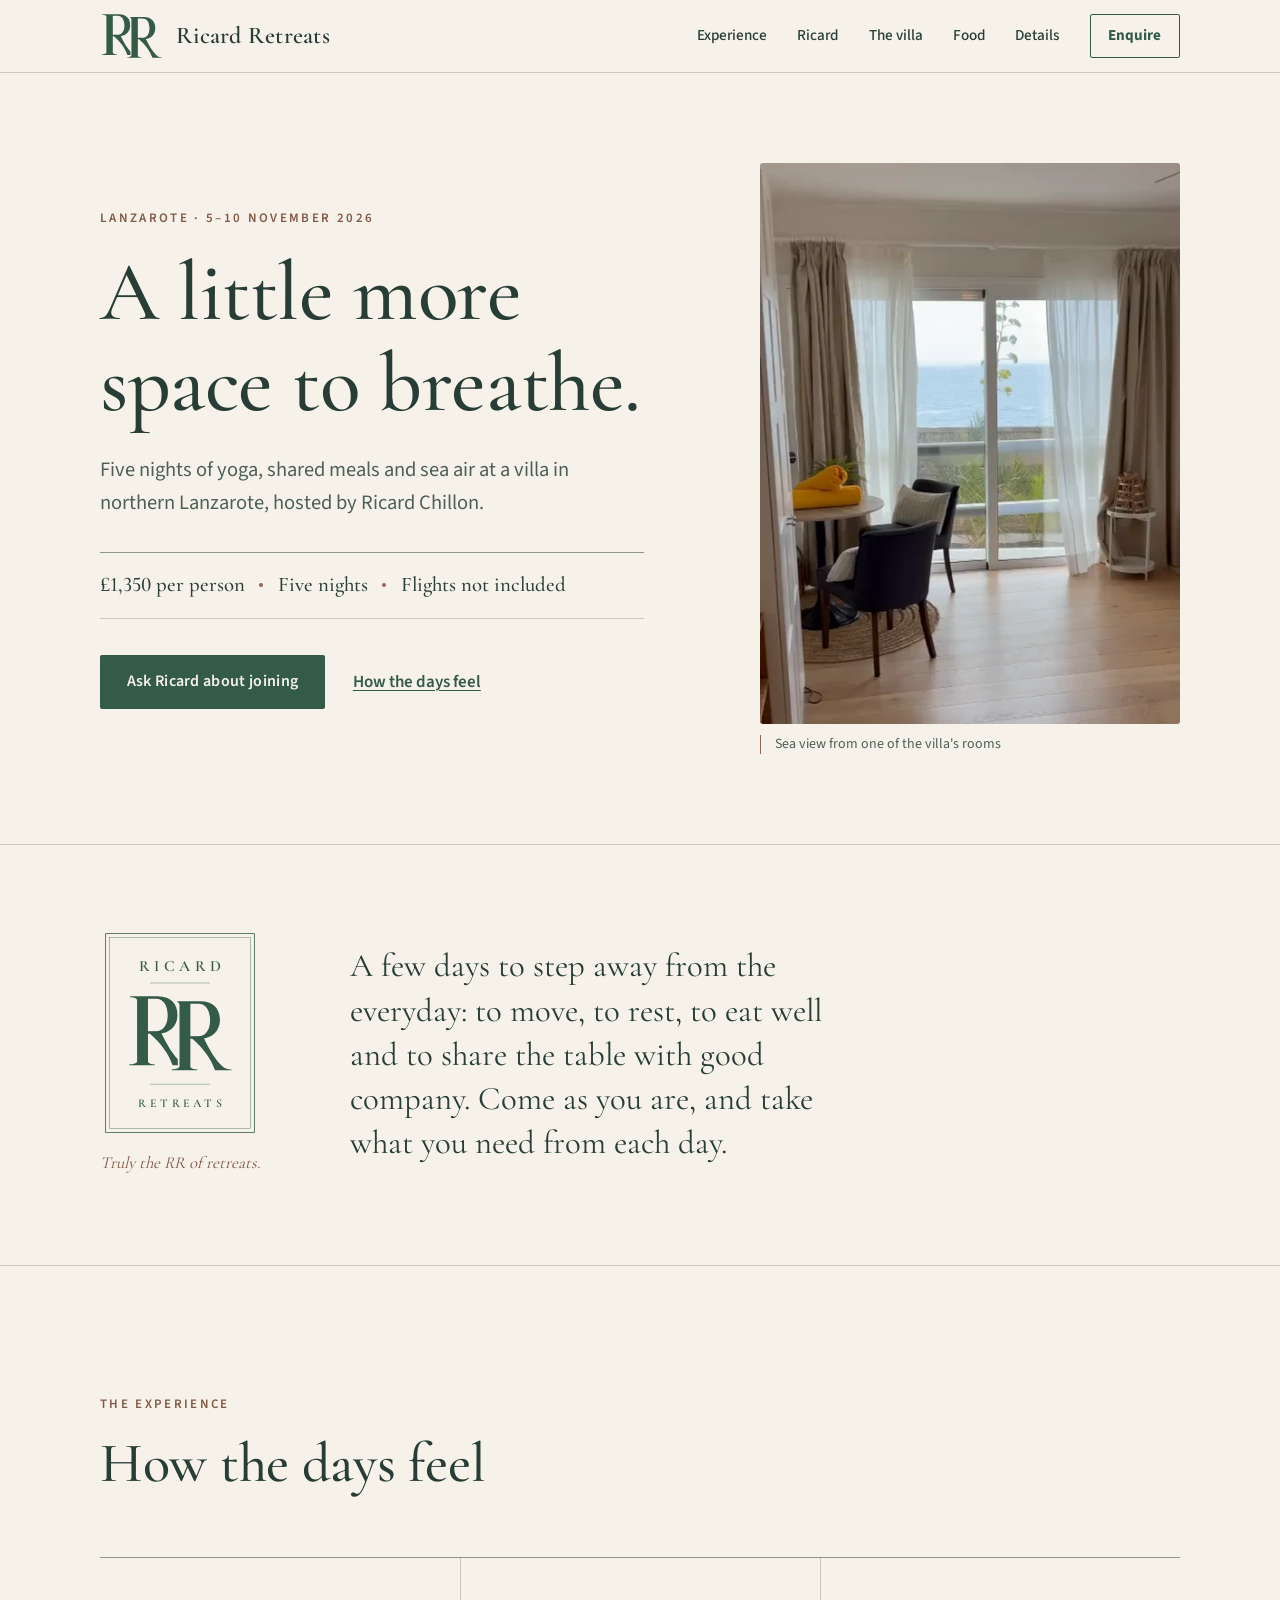
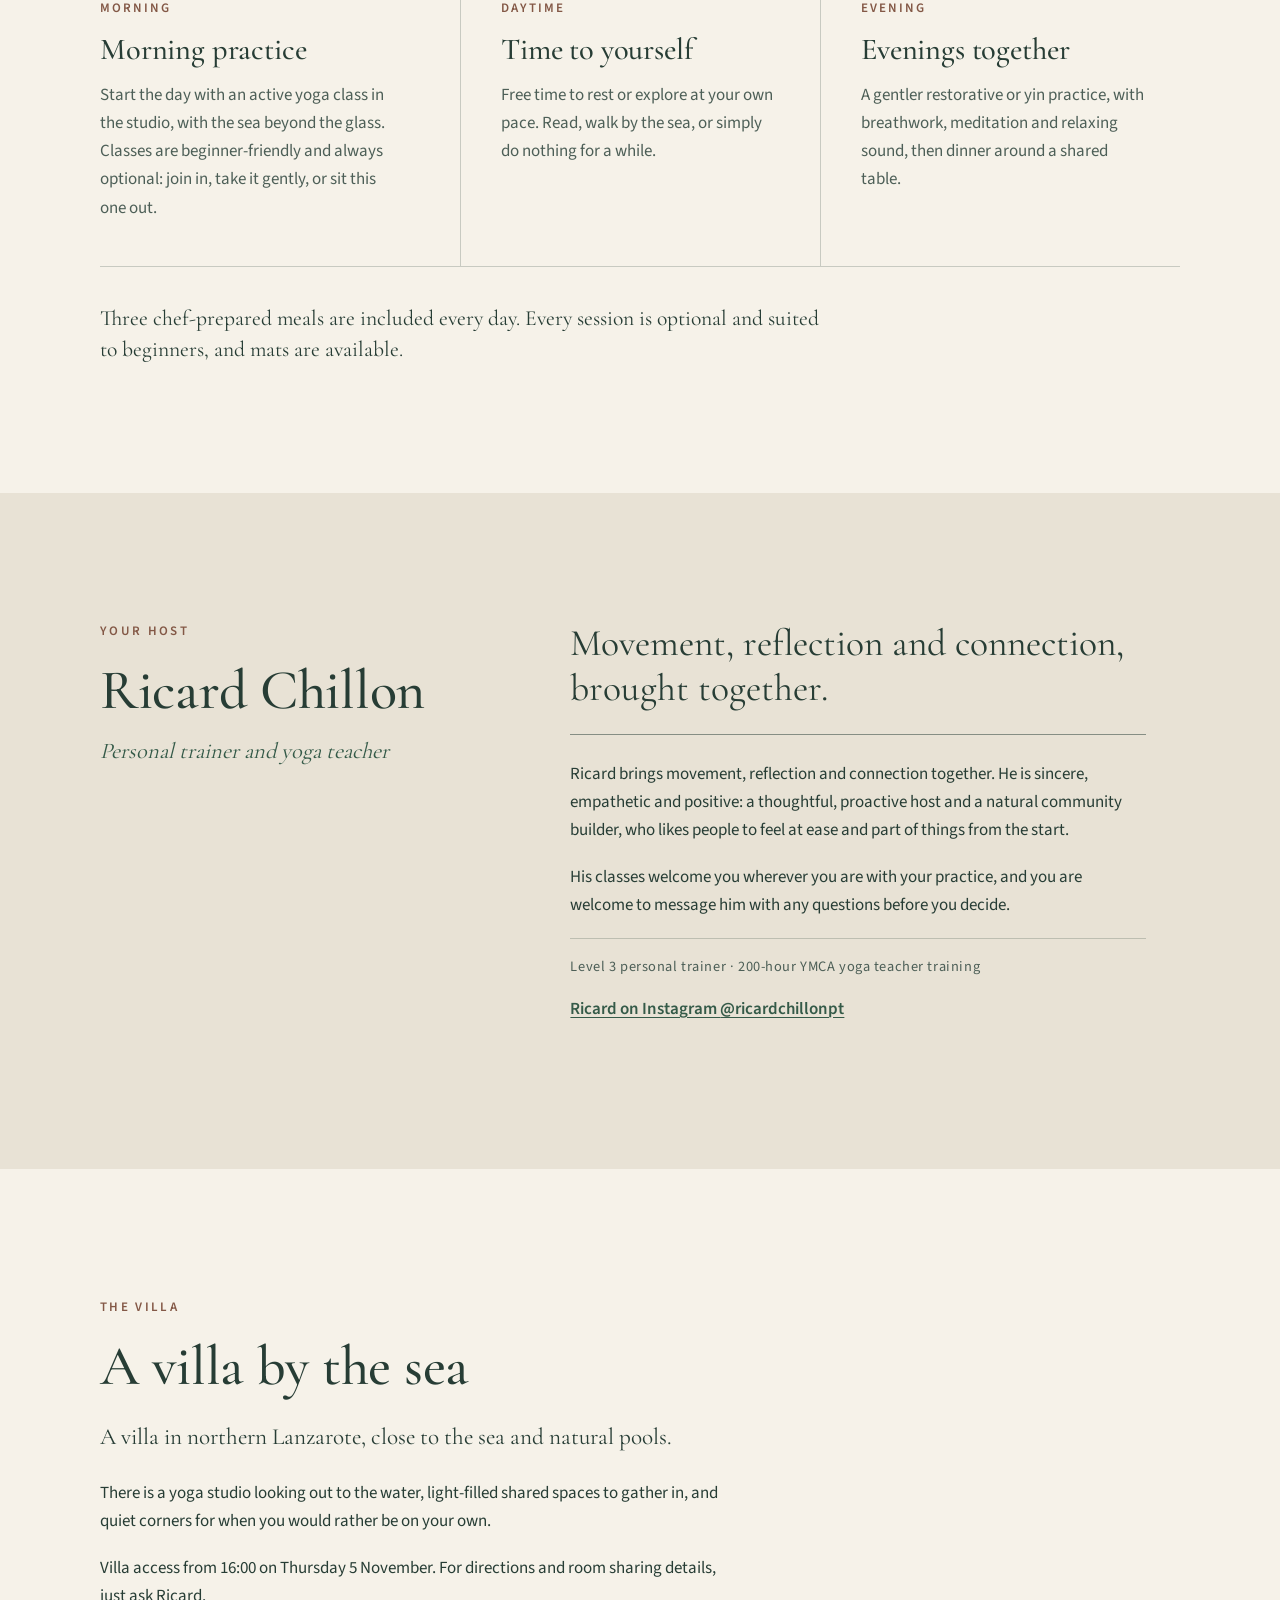
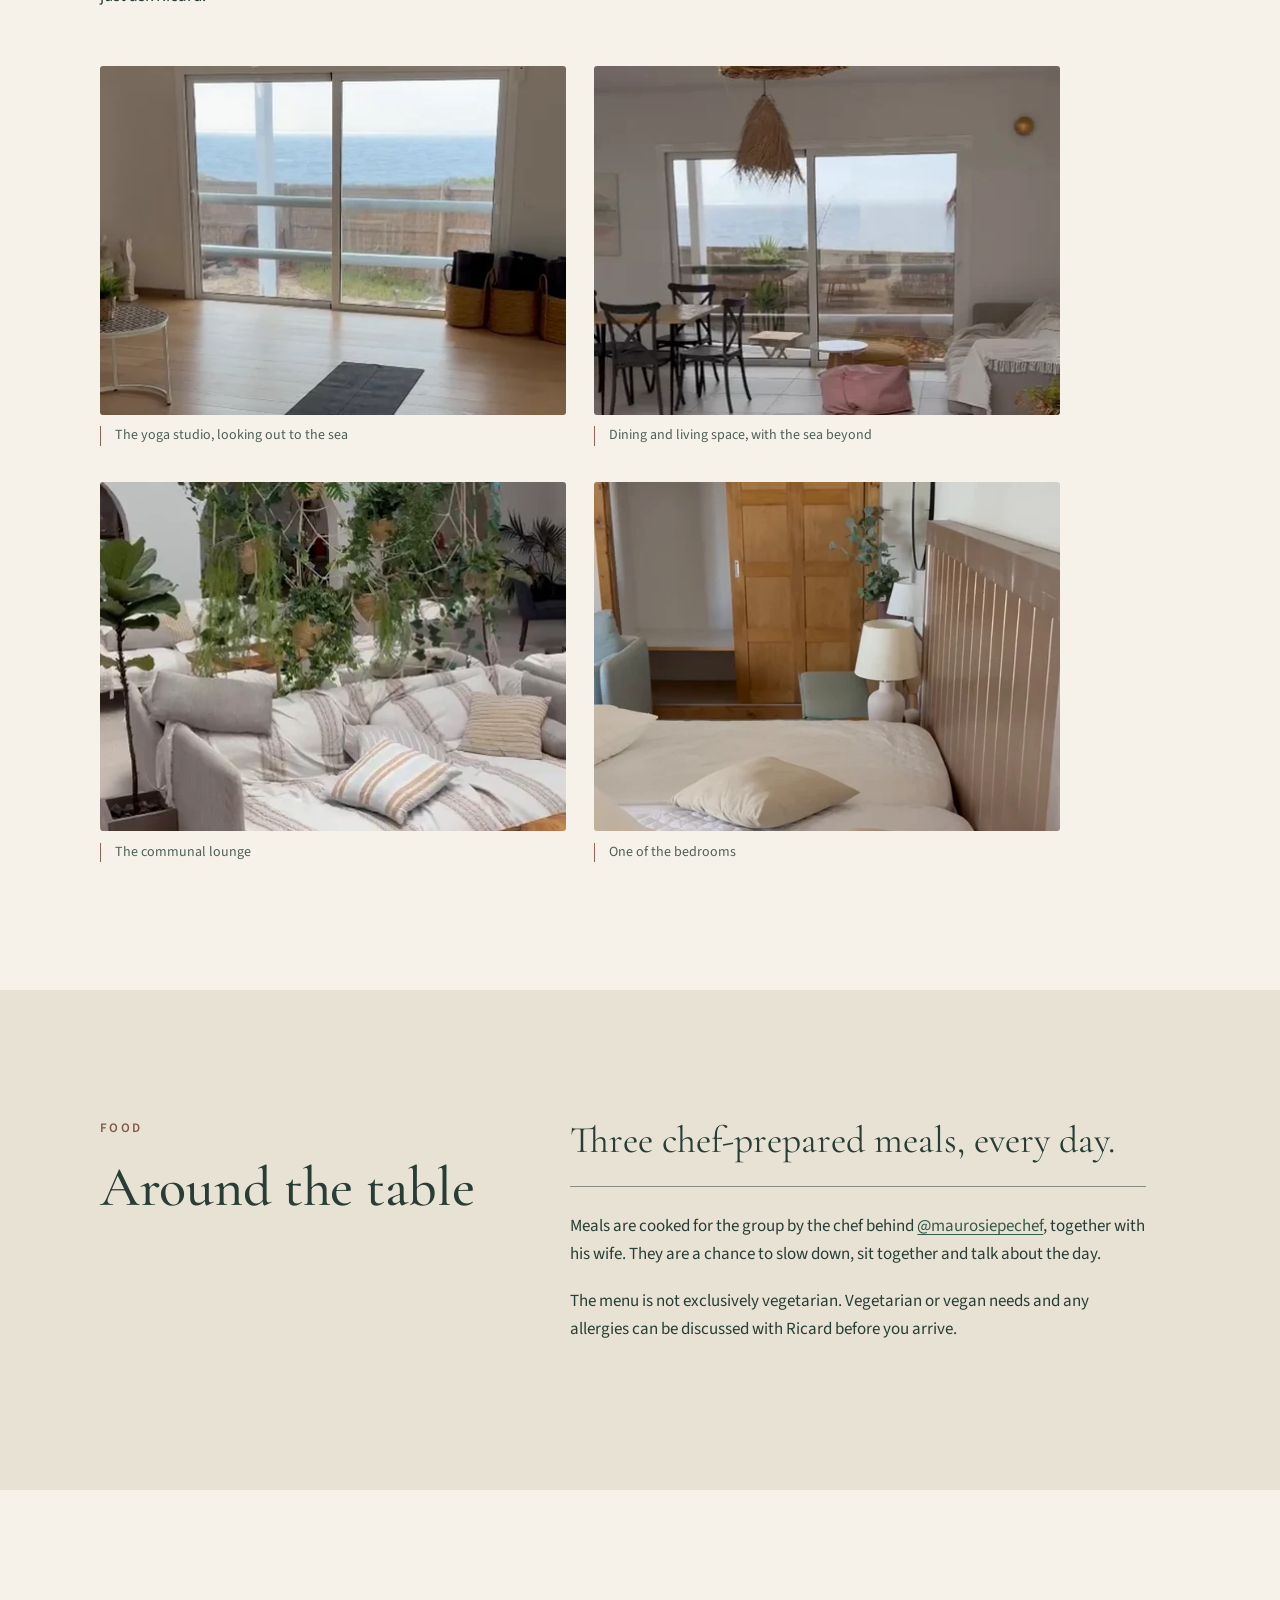
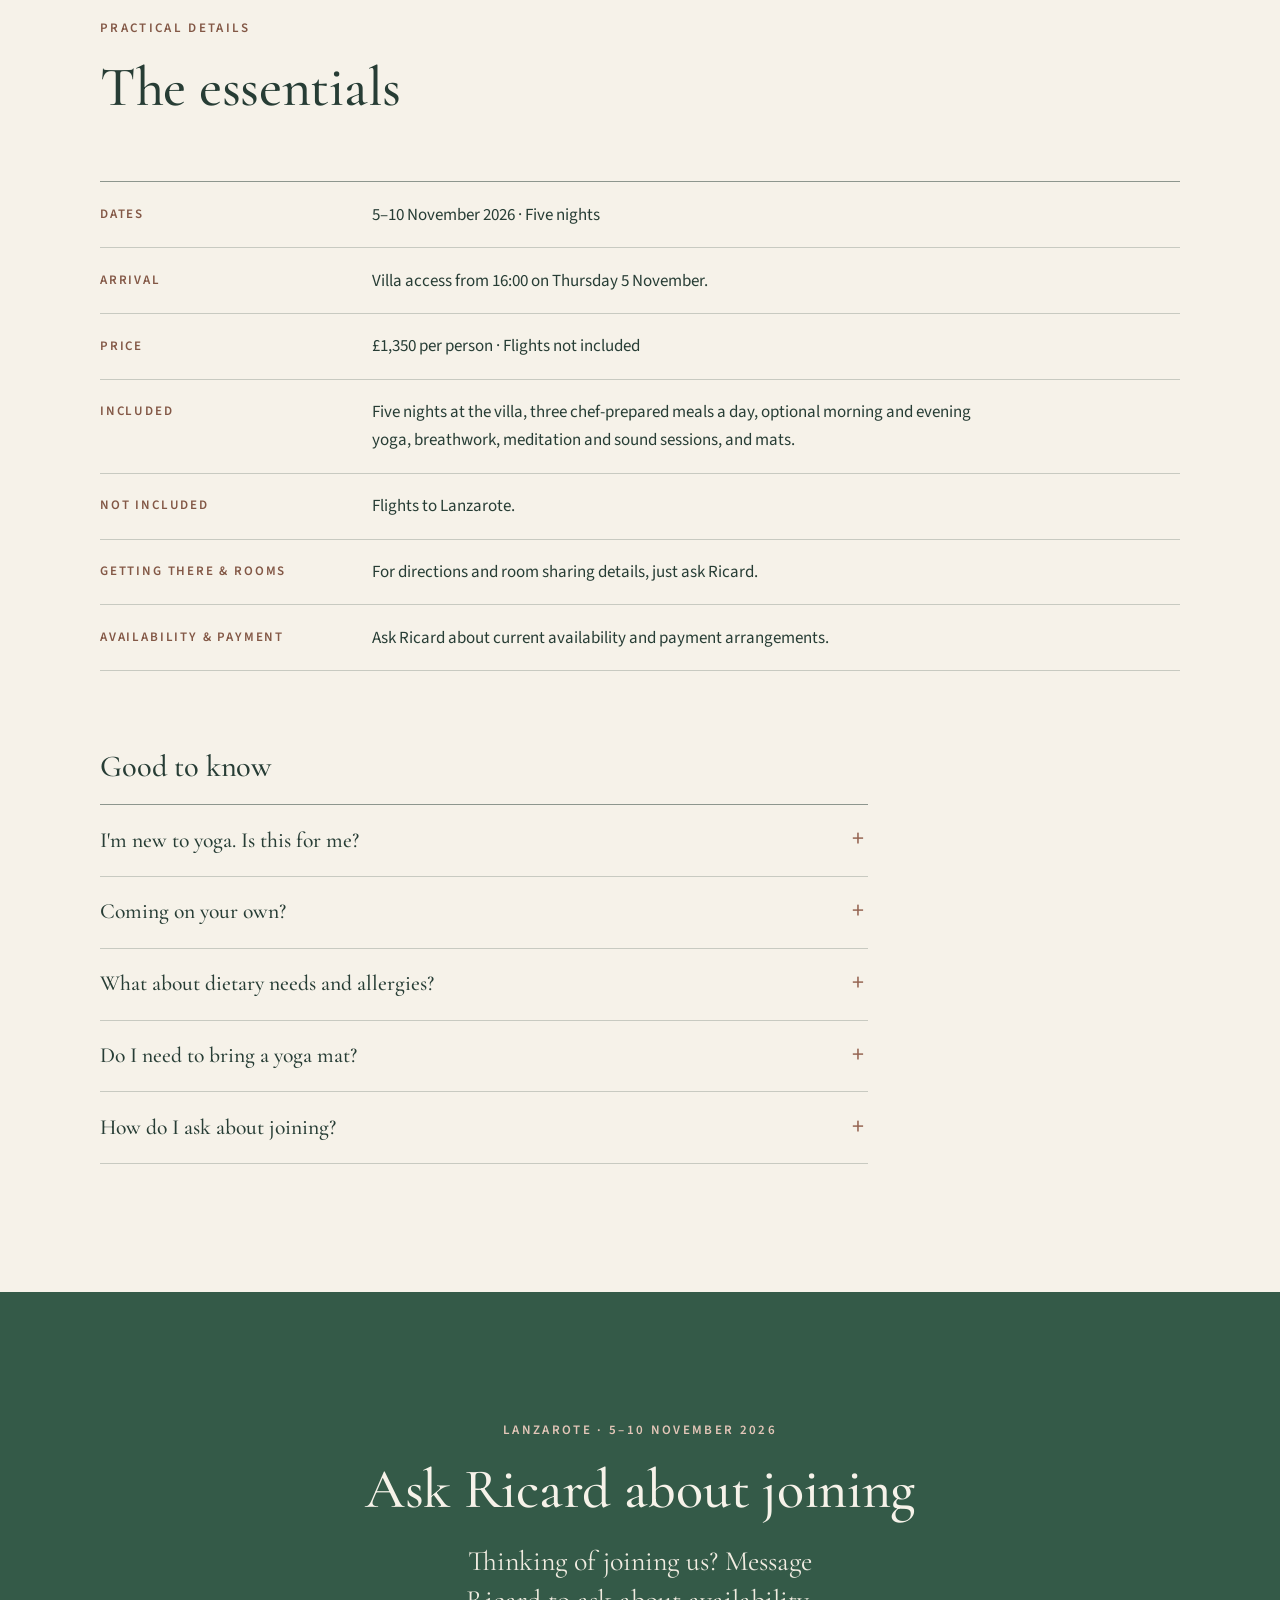
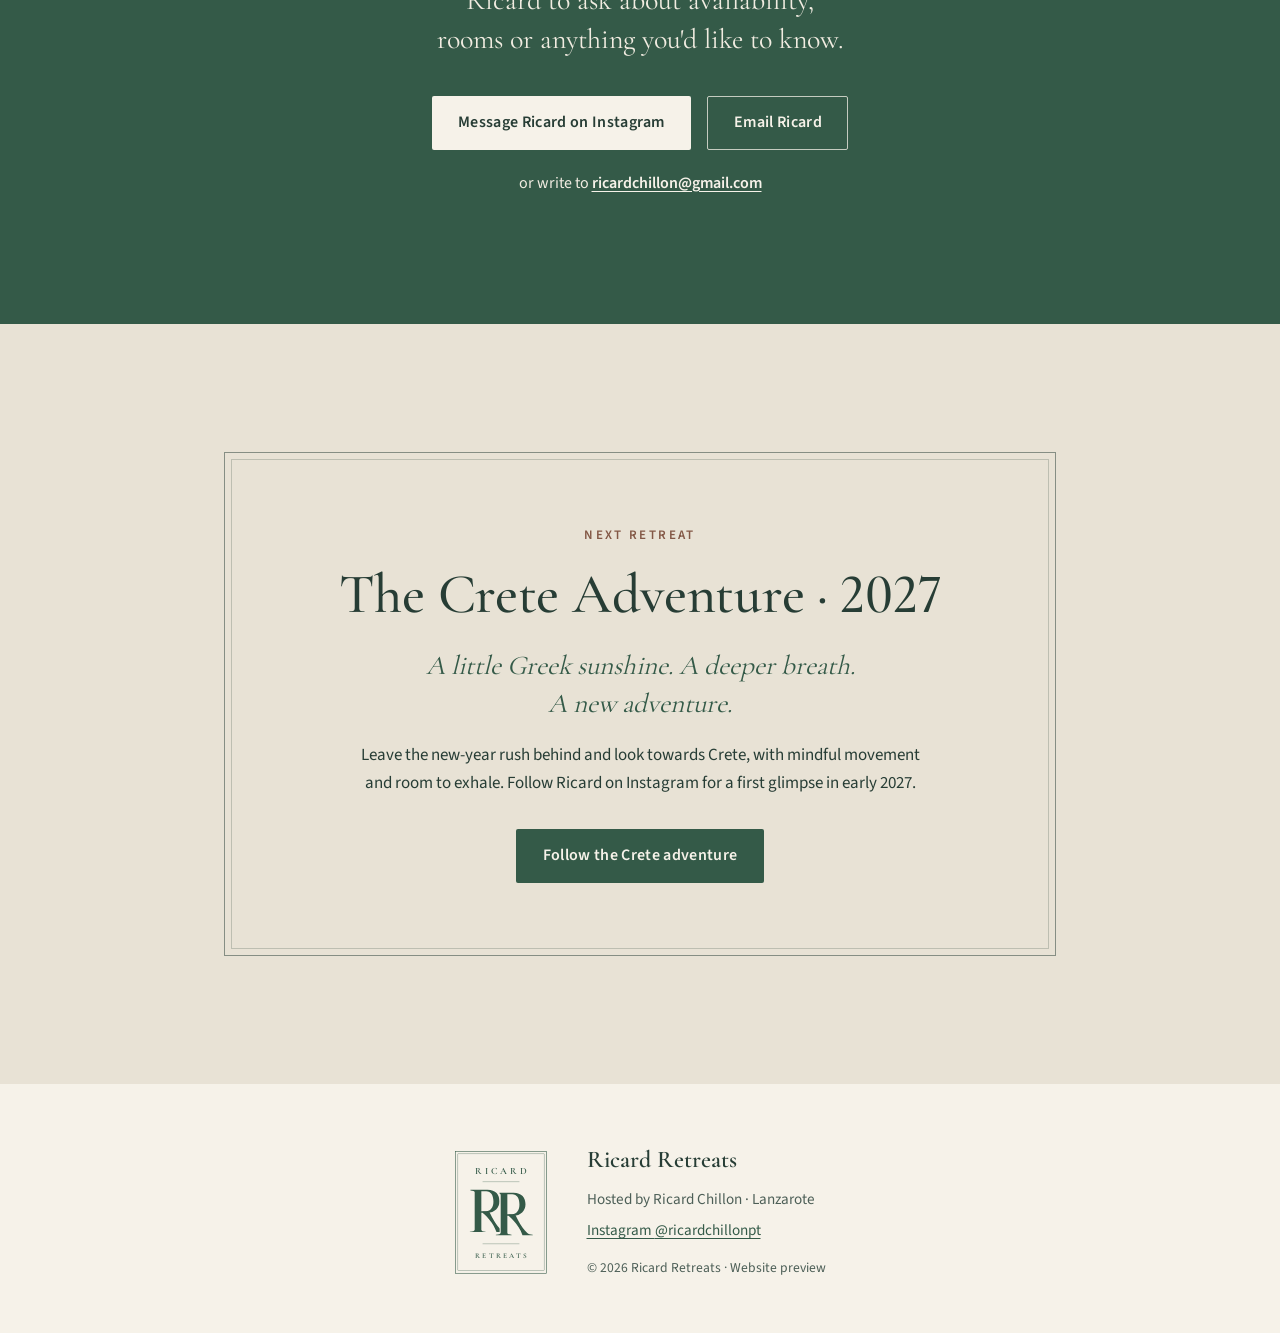
==== index.html @ 539e2948 "Ricard Retreats site at https://ricard-retreats.github.io/" ====
<!DOCTYPE html>
<html lang="en-GB" data-asset-version="202610200858">
<head>
  <meta charset="utf-8">
  <meta name="viewport" content="width=device-width, initial-scale=1">
  <!-- Draft: keep search engines out until the site is approved. -->
  <meta name="robots" content="noindex, nofollow">
  <!-- META:START (generated by tools/sync-meta.py from site-config.js; edit the config, not these lines) -->
  <title>Ricard Retreats · Yoga retreat in Lanzarote, 5–10 November 2026</title>
  <meta name="description" content="Five nights of yoga, shared meals and sea air in northern Lanzarote, 5–10 November 2026, hosted by Ricard Chillon. £1,350 per person, flights not included.">
  <link rel="canonical" href="https://ricard-retreats.github.io/">
  <meta property="og:type" content="website">
  <meta property="og:site_name" content="Ricard Retreats">
  <meta property="og:title" content="Ricard Retreats · A little more space to breathe">
  <meta property="og:description" content="A five-night yoga retreat in northern Lanzarote, 5–10 November 2026, hosted by Ricard Chillon.">
  <meta property="og:url" content="https://ricard-retreats.github.io/">
  <meta property="og:image" content="https://ricard-retreats.github.io/assets/images/og-cover.jpg">
  <meta property="og:image:width" content="1200">
  <meta property="og:image:height" content="630">
  <meta property="og:image:alt" content="Ricard Retreats: A little more space to breathe.">
  <meta name="twitter:card" content="summary_large_image">
  <meta name="twitter:title" content="Ricard Retreats · A little more space to breathe">
  <meta name="twitter:description" content="A five-night yoga retreat in northern Lanzarote, 5–10 November 2026, hosted by Ricard Chillon.">
  <meta name="twitter:image" content="https://ricard-retreats.github.io/assets/images/og-cover.jpg">
  <!-- META:END -->
  <meta name="theme-color" content="#345a48">
  <link rel="icon" href="favicon.svg?v=202610200858" type="image/svg+xml">
  <link rel="preload" href="assets/fonts/cormorant-garamond-latin-500-normal.woff2" as="font" type="font/woff2" crossorigin>
  <link rel="stylesheet" href="css/styles.css?v=202610200858">
  <script src="site-config.js?v=202610200858"></script>
</head>
<body id="top">
  <svg width="0" height="0" style="position:absolute" aria-hidden="true" focusable="false">
<symbol id="rr-pair" viewBox="-4 -4 218 158">
  <g fill="currentColor"><path fill-rule="evenodd" d="M4,0 H60 C88,0 100,17 100,38 C100,60 84,76 60,76 H40 V132 C40,136 45,138 54,138.5 V140 H2 V138.5 C11,138 18,136 18,132 V8 C18,4 12,2.5 4,2 Z M40,5 H56 C72,5 80,19 80,39 C80,59 70,71 56,71 H40 Z"/><path d="M44,72 H66 C78,98 92,121 106,133 C110,136.5 116,138.4 124,139 V140 H90 C82,116 64,93 44,76 Z"/></g>
  <g transform="translate(86,10)" style="fill:var(--rr-knock,#f6f2e9);stroke:var(--rr-knock,#f6f2e9)" stroke-width="7" stroke-linejoin="round"><path fill-rule="evenodd" d="M14,0 H60 C88,0 100,17 100,38 C100,60 84,76 60,76 H40 V132 C40,136 45,138 54,138.5 V140 H2 V138.5 C11,138 18,136 18,132 V8 C18,4 16,2.5 14,2 Z M40,5 H56 C72,5 80,19 80,39 C80,59 70,71 56,71 H40 Z"/><path d="M44,72 H66 C78,98 92,121 106,133 C110,136.5 116,138.4 124,139 V140 H90 C82,116 64,93 44,76 Z"/></g>
  <g transform="translate(86,10)" fill="currentColor"><path fill-rule="evenodd" d="M14,0 H60 C88,0 100,17 100,38 C100,60 84,76 60,76 H40 V132 C40,136 45,138 54,138.5 V140 H2 V138.5 C11,138 18,136 18,132 V8 C18,4 16,2.5 14,2 Z M40,5 H56 C72,5 80,19 80,39 C80,59 70,71 56,71 H40 Z"/><path d="M44,72 H66 C78,98 92,121 106,133 C110,136.5 116,138.4 124,139 V140 H90 C82,116 64,93 44,76 Z"/></g>
</symbol>
  </svg>

  <a class="skip-link" href="#main">Skip to content</a>

  <header class="site-header">
    <div class="container header-inner">
      <a class="brand" href="#top" data-bind-aria="brandName" aria-label="Ricard Retreats">
        <svg class="brand-mark" viewBox="0 0 218 158" aria-hidden="true" focusable="false"><use href="#rr-pair"/></svg>
        <span class="brand-name" data-bind="brandName">Ricard Retreats</span>
      </a>
      <button class="nav-toggle" id="nav-toggle" type="button" aria-expanded="false" aria-controls="site-nav">
        <span class="nav-toggle-bars" aria-hidden="true"></span>
        <span class="nav-toggle-label">Menu</span>
      </button>
      <nav class="site-nav" id="site-nav" aria-label="Main">
        <ul>
          <li><a href="#experience">Experience</a></li>
          <li><a href="#host">Ricard</a></li>
          <li><a href="#villa">The villa</a></li>
          <li><a href="#food">Food</a></li>
          <li><a href="#details">Details</a></li>
          <li><a class="nav-cta" href="#enquire">Enquire</a></li>
        </ul>
      </nav>
    </div>
  </header>

  <main id="main">
    <!-- HERO -->
    <section class="hero" aria-labelledby="hero-title">
      <div class="container hero-grid">
        <div class="hero-text">
          <p class="eyebrow" data-bind="eyebrow">Lanzarote · 5–10 November 2026</p>
          <h1 id="hero-title" data-bind="tagline">A little more space to breathe.</h1>
          <p class="lede" data-bind="heroLede">Five nights of yoga, shared meals and sea air at a villa in northern Lanzarote, hosted by Ricard Chillon.</p>
          <ul class="facts" aria-label="Key facts">
            <li data-bind="retreat.priceLabel">£1,350 per person</li>
            <li data-bind="retreat.nights">Five nights</li>
            <li data-bind="retreat.flightsNote">Flights not included</li>
          </ul>
          <div class="hero-actions">
            <a class="button button-primary" href="#enquire">Ask Ricard about joining</a>
            <a class="text-link" href="#experience">How the days feel</a>
          </div>
        </div>
        <figure class="hero-figure">
          <picture>
            <source type="image/webp" srcset="assets/images/hero-room-sea.webp?v=202610200858" data-bind-srcset="images.hero.webp">
            <img src="assets/images/hero-room-sea.jpg?v=202610200858" data-bind-src="images.hero.jpg" data-bind-alt="images.hero.alt" width="464" height="620" alt="A bright room at the villa, with two chairs by sheer curtains and glass doors opening onto a view of the sea" fetchpriority="high">
          </picture>
          <figcaption data-bind="images.hero.caption">Sea view from one of the villa's rooms</figcaption>
        </figure>
      </div>
    </section>

    <!-- WELCOME + BADGE -->
    <section class="welcome" aria-label="Welcome">
      <div class="container welcome-grid">
        <div class="badge-wrap">
          <svg class="badge" viewBox="0 0 240 320" role="img" data-bind-aria="monogram.ariaLabel" aria-label="Ricard Retreats RR monogram">
            <rect x="1" y="1" width="238" height="318" fill="none" stroke="currentColor" stroke-width="1.25"/>
            <rect x="7.5" y="7.5" width="225" height="305" fill="none" stroke="currentColor" stroke-width="0.6"/>
            <text class="badge-top" x="123.5" y="60" text-anchor="middle" data-bind="monogram.top">RICARD</text>
            <line x1="72" y1="80" x2="168" y2="80" stroke="currentColor" stroke-width="0.6"/>
            <use href="#rr-pair" x="34" y="98" width="172" height="124.7"/>
            <line x1="72" y1="242" x2="168" y2="242" stroke="currentColor" stroke-width="0.6"/>
            <text class="badge-bottom" x="123" y="278" text-anchor="middle" data-bind="monogram.bottom">RETREATS</text>
          </svg>
          <p class="playful" data-bind="playfulLine">Truly the RR of retreats.</p>
        </div>
        <p class="welcome-text" data-bind="welcome">A few days to step away from the everyday: to move, to rest, to eat well and to share the table with good company. Come as you are, and take what you need from each day.</p>
      </div>
    </section>

    <!-- EXPERIENCE -->
    <section class="section" id="experience" aria-labelledby="experience-title">
      <div class="container">
        <header class="section-head">
          <p class="eyebrow">The experience</p>
          <h2 id="experience-title">How the days feel</h2>
        </header>
        <ol class="moments">
          <li class="moment">
            <p class="moment-time">Morning</p>
            <h3>Morning practice</h3>
            <p>Start the day with an active yoga class in the studio, with the sea beyond the glass. Classes are beginner-friendly and always optional: join in, take it gently, or sit this one out.</p>
          </li>
          <li class="moment">
            <p class="moment-time">Daytime</p>
            <h3>Time to yourself</h3>
            <p><span data-bind="retreat.freeTimeNote">Free time to rest or explore at your own pace.</span> Read, walk by the sea, or simply do nothing for a while.</p>
          </li>
          <li class="moment">
            <p class="moment-time">Evening</p>
            <h3>Evenings together</h3>
            <p>A gentler restorative or yin practice, with breathwork, meditation and relaxing sound, then dinner around a shared table.</p>
          </li>
        </ol>
        <p class="moments-note">Three chef-prepared meals are included every day. Every session is optional and suited to beginners, and mats are available.</p>
      </div>
    </section>

    <!-- HOST -->
    <section class="section section-sand" id="host" aria-labelledby="host-title">
      <div class="container host-grid">
        <div class="host-intro">
          <p class="eyebrow">Your host</p>
          <h2 id="host-title" data-bind="hostName">Ricard Chillon</h2>
          <p class="host-title" data-bind="hostTitle">Personal trainer and yoga teacher</p>
          <figure class="host-photo" id="host-photo" hidden></figure>
        </div>
        <div class="host-body">
          <p class="statement" data-bind="hostStatement">Movement, reflection and connection, brought together.</p>
          <p data-bind="hostBio">Ricard brings movement, reflection and connection together. He is sincere, empathetic and positive: a thoughtful, proactive host and a natural community builder, who likes people to feel at ease and part of things from the start.</p>
          <p data-bind="hostBio2">His classes welcome you wherever you are with your practice, and you are welcome to message him with any questions before you decide.</p>
          <p class="credentials" data-bind="hostCredentials">Level 3 personal trainer · 200-hour YMCA yoga teacher training</p>
          <p><a class="text-link" href="https://www.instagram.com/ricardchillonpt/" data-bind-href="contact.instagramUrl" target="_blank" rel="noopener noreferrer">Ricard on Instagram <span data-bind="contact.instagramHandle">@ricardchillonpt</span></a></p>
        </div>
      </div>
    </section>

    <!-- VILLA -->
    <section class="section" id="villa" aria-labelledby="villa-title">
      <div class="container">
        <div class="villa-intro">
          <div class="villa-text">
            <p class="eyebrow">The villa</p>
            <h2 id="villa-title">A villa by the sea</h2>
            <p class="villa-lede" data-bind="retreat.locationNote">A villa in northern Lanzarote, close to the sea and natural pools.</p>
            <p>There is a yoga studio looking out to the water, light-filled shared spaces to gather in, and quiet corners for when you would rather be on your own.</p>
            <p><span data-bind="retreat.arrivalNote">Villa access from 16:00 on Thursday 5 November.</span> <span data-bind="retreat.roomsNote">For directions and room sharing details, just ask Ricard.</span></p>
          </div>
        </div>
        <div class="gallery" id="gallery">
          <!-- GALLERY:START -->
          <figure class="g-item">
            <picture><source type="image/webp" srcset="assets/images/villa-studio-sea.webp?v=202610200858"><img style="object-position: 50% 50%" src="assets/images/villa-studio-sea.jpg?v=202610200858" width="464" height="348" loading="lazy" alt="The yoga studio: a mat on a pale wooden floor in front of wide glass doors, with the sea beyond"></picture>
            <figcaption>The yoga studio, looking out to the sea</figcaption>
          </figure>
          <figure class="g-item">
            <picture><source type="image/webp" srcset="assets/images/villa-living-sea.webp?v=202610200858"><img style="object-position: 50% 50%" src="assets/images/villa-living-sea.jpg?v=202610200858" width="464" height="348" loading="lazy" alt="Dining area with a long table and chairs in front of glass doors that open towards the sea"></picture>
            <figcaption>Dining and living space, with the sea beyond</figcaption>
          </figure>
          <figure class="g-item">
            <picture><source type="image/webp" srcset="assets/images/villa-lounge.webp?v=202610200858"><img style="object-position: 50% 50%" src="assets/images/villa-lounge.jpg?v=202610200858" width="464" height="348" loading="lazy" alt="The communal lounge, with deep sofas and striped cushions beneath hanging plants"></picture>
            <figcaption>The communal lounge</figcaption>
          </figure>
          <figure class="g-item">
            <picture><source type="image/webp" srcset="assets/images/villa-bedroom.webp?v=202610200858"><img style="object-position: 50% 50%" src="assets/images/villa-bedroom.jpg?v=202610200858" width="576" height="432" loading="lazy" alt="A bedroom with white linen, a bedside lamp, a wooden headboard and a built-in wardrobe"></picture>
            <figcaption>One of the bedrooms</figcaption>
          </figure>
          <!-- GALLERY:END -->
        </div>
      </div>
    </section>

    <!-- FOOD -->
    <section class="section section-sand" id="food" aria-labelledby="food-title">
      <div class="container food-grid">
        <div>
          <p class="eyebrow">Food</p>
          <h2 id="food-title">Around the table</h2>
          <figure class="chef-photo" id="chef-photo" hidden></figure>
        </div>
        <div class="food-body">
          <p class="statement">Three chef-prepared meals, every day.</p>
          <p>Meals are cooked for the group by the chef behind <a href="https://www.instagram.com/maurosiepechef/" data-bind-href="chef.instagramUrl" target="_blank" rel="noopener noreferrer" data-bind="chef.instagramHandle">@maurosiepechef</a>, together with his wife. They are a chance to slow down, sit together and talk about the day.</p>
          <p>The menu is not exclusively vegetarian. Vegetarian or vegan needs and any allergies can be discussed with Ricard before you arrive.</p>
        </div>
      </div>
    </section>

    <!-- DETAILS -->
    <section class="section" id="details" aria-labelledby="details-title">
      <div class="container">
        <header class="section-head">
          <p class="eyebrow">Practical details</p>
          <h2 id="details-title">The essentials</h2>
        </header>
        <dl class="essentials">
          <div><dt>Dates</dt><dd><span data-bind="retreat.datesLabel">5–10 November 2026</span> · <span data-bind="retreat.nights">Five nights</span></dd></div>
          <div><dt>Arrival</dt><dd data-bind="retreat.arrivalNote">Villa access from 16:00 on Thursday 5 November.</dd></div>
          <div><dt>Price</dt><dd><span data-bind="retreat.priceLabel">£1,350 per person</span> · <span data-bind="retreat.flightsNote">Flights not included</span></dd></div>
          <div><dt>Included</dt><dd>Five nights at the villa, three chef-prepared meals a day, optional morning and evening yoga, breathwork, meditation and sound sessions, and mats.</dd></div>
          <div><dt>Not included</dt><dd>Flights to Lanzarote.</dd></div>
          <div><dt>Getting there &amp; rooms</dt><dd data-bind="retreat.roomsNote">For directions and room sharing details, just ask Ricard.</dd></div>
          <div><dt>Availability &amp; payment</dt><dd data-bind="retreat.availabilityPaymentNote">Ask Ricard about current availability and payment arrangements.</dd></div>
        </dl>

        <div class="faq">
          <h3 class="faq-title">Good to know</h3>
          <details>
            <summary>I'm new to yoga. Is this for me?</summary>
            <p>Yes. Classes are beginner-friendly and every session is optional, so you can join in as much or as little as you like.</p>
          </details>
          <details>
            <summary>Coming on your own?</summary>
            <p>You're welcome. Shared meals and sessions make it easy to feel part of things, at whatever pace suits you.</p>
          </details>
          <details>
            <summary>What about dietary needs and allergies?</summary>
            <p>The menu is not exclusively vegetarian. Vegetarian or vegan needs and any allergies can be discussed with Ricard before the retreat.</p>
          </details>
          <details>
            <summary>Do I need to bring a yoga mat?</summary>
            <p>Mats are available at the villa. If you have a mat you love, you're welcome to bring your own.</p>
          </details>
          <details>
            <summary>How do I ask about joining?</summary>
            <p>Message Ricard on Instagram at <a href="https://www.instagram.com/ricardchillonpt/" data-bind-href="contact.instagramUrl" target="_blank" rel="noopener noreferrer" data-bind="contact.instagramHandle">@ricardchillonpt</a><span id="faq-email" data-email-only> or email <a data-email-link href="mailto:ricardchillon@gmail.com?subject=Lanzarote%20retreat%20enquiry" data-bind="contact.email">ricardchillon@gmail.com</a></span> to ask about availability, rooms, payment or anything else.</p>
          </details>
        </div>
      </div>
    </section>

    <!-- CONTACT -->
    <section class="section section-dark" id="enquire" aria-labelledby="enquire-title">
      <div class="container contact-inner">
        <p class="eyebrow eyebrow-light" data-bind="eyebrow">Lanzarote · 5–10 November 2026</p>
        <h2 id="enquire-title" data-bind="contact.heading">Ask Ricard about joining</h2>
        <p class="contact-intro" data-bind="contact.intro">Thinking of joining us? Message Ricard to ask about availability, rooms or anything you'd like to know.</p>
        <p class="contact-actions">
          <a class="button button-light" id="instagram-link" href="https://www.instagram.com/ricardchillonpt/" data-bind-href="contact.instagramUrl" target="_blank" rel="noopener noreferrer"><span data-bind="contact.ctaLabel">Message Ricard on Instagram</span><span class="visually-hidden"> (opens in a new tab)</span></a>
          <a class="button button-outline-light" id="email-link" data-email-only data-email-link href="mailto:ricardchillon@gmail.com?subject=Lanzarote%20retreat%20enquiry"><span data-bind="contact.emailLabel">Email Ricard</span></a>
        </p>
        <p class="contact-email" id="contact-email" data-email-only>or write to <a data-email-link href="mailto:ricardchillon@gmail.com?subject=Lanzarote%20retreat%20enquiry" data-bind="contact.email">ricardchillon@gmail.com</a></p>

        <!-- Enquiry form: stays hidden until contact.formEndpoint is set in site-config.js -->
        <form class="interest-form" id="interest-form" hidden novalidate>
          <div class="field">
            <label for="f-name">Your name</label>
            <input id="f-name" name="name" type="text" autocomplete="name" required>
          </div>
          <div class="field">
            <label for="f-email">Email</label>
            <input id="f-email" name="email" type="email" autocomplete="email" required>
          </div>
          <div class="field">
            <label for="f-message">Message <span class="optional">(optional)</span></label>
            <textarea id="f-message" name="message" rows="4"></textarea>
          </div>
          <div class="field field-check">
            <input id="f-updates" name="future_updates" type="checkbox" value="yes">
            <label for="f-updates">I'd also like to hear about future retreats (optional)</label>
          </div>
          <button class="button button-light" id="form-submit" type="submit">Send to Ricard</button>
          <p class="form-status" id="form-status" role="status" aria-live="polite"></p>
        </form>
      </div>
    </section>

    <!-- NEXT RETREAT -->
    <section class="section next-retreat" id="next-retreat" aria-labelledby="next-title">
      <div class="container">
        <div class="next-frame">
          <p class="eyebrow" data-bind="futureTeaser.eyebrow">Next retreat</p>
          <h2 id="next-title" data-bind="futureTeaser.heading">The Crete Adventure · 2027</h2>
          <p class="next-lead" data-bind="futureTeaser.lead">A little Greek sunshine. A deeper breath. A new adventure.</p>
          <p class="next-body" data-bind="futureTeaser.body">Leave the new-year rush behind and look towards Crete, with mindful movement and room to exhale. Follow Ricard on Instagram for a first glimpse in early 2027.</p>
          <p class="next-actions"><a class="button button-primary" href="https://www.instagram.com/ricardchillonpt/" data-bind-href="futureTeaser.linkUrl" target="_blank" rel="noopener noreferrer"><span data-bind="futureTeaser.linkText">Follow the Crete adventure</span><span class="visually-hidden"> (opens Instagram in a new tab)</span></a></p>
        </div>
      </div>
    </section>
  </main>

  <footer class="site-footer">
    <div class="container footer-inner">
      <svg class="badge badge-small" viewBox="0 0 240 320" role="img" data-bind-aria="monogram.ariaLabel" aria-label="Ricard Retreats RR monogram">
        <rect x="1" y="1" width="238" height="318" fill="none" stroke="currentColor" stroke-width="1.5"/>
        <rect x="7.5" y="7.5" width="225" height="305" fill="none" stroke="currentColor" stroke-width="0.8"/>
        <text class="badge-top" x="123.5" y="60" text-anchor="middle" data-bind="monogram.top">RICARD</text>
        <line x1="72" y1="80" x2="168" y2="80" stroke="currentColor" stroke-width="0.8"/>
        <use href="#rr-pair" x="34" y="98" width="172" height="124.7"/>
        <line x1="72" y1="242" x2="168" y2="242" stroke="currentColor" stroke-width="0.8"/>
        <text class="badge-bottom" x="123" y="278" text-anchor="middle" data-bind="monogram.bottom">RETREATS</text>
      </svg>
      <div class="footer-text">
        <p class="footer-brand" data-bind="brandName">Ricard Retreats</p>
        <p data-bind="footer.line">Hosted by Ricard Chillon · Lanzarote</p>
        <p><a href="https://www.instagram.com/ricardchillonpt/" data-bind-href="contact.instagramUrl" target="_blank" rel="noopener noreferrer">Instagram <span data-bind="contact.instagramHandle">@ricardchillonpt</span></a></p>
        <p class="footer-small">© <span id="year">2026</span> <span data-bind="brandName">Ricard Retreats</span> · <span data-bind="footer.previewLabel">Website preview</span></p>
      </div>
    </div>
  </footer>

  <script src="js/main.js?v=202610200858"></script>
</body>
</html>
---- css/styles.css ----
/* Ricard Retreats: calm, warm, editorial, mobile-first */

@font-face {
  font-family: "Cormorant Garamond";
  font-style: normal;
  font-weight: 400;
  font-display: swap;
  src: url("../assets/fonts/cormorant-garamond-latin-400-normal.woff2") format("woff2");
}
@font-face {
  font-family: "Cormorant Garamond";
  font-style: normal;
  font-weight: 500;
  font-display: swap;
  src: url("../assets/fonts/cormorant-garamond-latin-500-normal.woff2") format("woff2");
}
@font-face {
  font-family: "Cormorant Garamond";
  font-style: normal;
  font-weight: 600;
  font-display: swap;
  src: url("../assets/fonts/cormorant-garamond-latin-600-normal.woff2") format("woff2");
}
@font-face {
  font-family: "Cormorant Garamond";
  font-style: normal;
  font-weight: 700;
  font-display: swap;
  src: url("../assets/fonts/cormorant-garamond-latin-700-normal.woff2") format("woff2");
}
@font-face {
  font-family: "Source Sans 3";
  font-style: normal;
  font-weight: 400;
  font-display: swap;
  src: url("../assets/fonts/source-sans-3-latin-400-normal.woff2") format("woff2");
}
@font-face {
  font-family: "Source Sans 3";
  font-style: normal;
  font-weight: 500;
  font-display: swap;
  src: url("../assets/fonts/source-sans-3-latin-500-normal.woff2") format("woff2");
}
@font-face {
  font-family: "Source Sans 3";
  font-style: normal;
  font-weight: 600;
  font-display: swap;
  src: url("../assets/fonts/source-sans-3-latin-600-normal.woff2") format("woff2");
}
@font-face {
  font-family: "Source Sans 3";
  font-style: normal;
  font-weight: 700;
  font-display: swap;
  src: url("../assets/fonts/source-sans-3-latin-700-normal.woff2") format("woff2");
}

:root {
  --ivory: #f6f2e9;
  --sea: #345a48;
  --charcoal: #273d35;
  --sand: #e8e2d5;
  --terracotta: #956451;
  /* darker terracotta for small text: 5.4:1 on ivory, 4.7:1 on sand */
  --terracotta-text: #835846;
  --ink: #273d35;
  --muted: #4d5f57;
  --rule: rgba(39, 61, 53, 0.22);
  --rule-strong: rgba(39, 61, 53, 0.5);
  --rr-knock: var(--ivory);
  --serif: "Cormorant Garamond", "Cormorant", Garamond, "Times New Roman", serif;
  --sans: "Source Sans 3", "Source Sans Pro", system-ui, -apple-system, "Segoe UI", sans-serif;
  --radius: 3px;
  --max: 1160px;
  --gutter: clamp(1.25rem, 4vw, 2.5rem);
  --space: clamp(4.5rem, 10vw, 8rem);
}

*, *::before, *::after { box-sizing: border-box; }
html { -webkit-text-size-adjust: 100%; scroll-behavior: smooth; }
/* Keep anchored headings clear of the sticky header (4.5rem tall) plus 16px */
main [id], section[id] { scroll-margin-top: calc(4.5rem + 16px); }
@media (prefers-reduced-motion: reduce) {
  html { scroll-behavior: auto; }
  *, *::before, *::after { transition: none !important; animation: none !important; }
}
body {
  margin: 0;
  background: var(--ivory);
  color: var(--ink);
  font-family: var(--sans);
  font-size: 1.0625rem;
  line-height: 1.65;
  text-rendering: optimizeLegibility;
  -webkit-font-smoothing: antialiased;
  overflow-x: hidden;
}
img { display: block; max-width: 100%; height: auto; }
[hidden] { display: none !important; }
a { color: var(--sea); text-underline-offset: 0.2em; text-decoration-thickness: 1px; }
a:hover { color: var(--charcoal); }
:focus-visible { outline: 3px solid var(--terracotta); outline-offset: 3px; border-radius: 1px; }

h1, h2, h3, .statement, .moments-note { font-variant-numeric: lining-nums; }
h1, h2, h3 { font-family: var(--serif); font-weight: 500; color: var(--charcoal); line-height: 1.08; margin: 0; letter-spacing: -0.005em; }
h1 { font-size: clamp(2.8rem, 7vw, 5.25rem); }
h2 { font-size: clamp(2.2rem, 4.6vw, 3.5rem); }
h3 { font-size: clamp(1.55rem, 2.4vw, 1.9rem); }
p { margin: 0 0 1.1em; }

.container { width: 100%; max-width: var(--max); margin: 0 auto; padding: 0 var(--gutter); }
.visually-hidden { position: absolute !important; width: 1px; height: 1px; overflow: hidden; clip: rect(0 0 0 0); white-space: nowrap; }

.skip-link { position: absolute; left: 1rem; top: -4rem; z-index: 100; background: var(--charcoal); color: var(--ivory); padding: 0.6rem 1rem; }
.skip-link:focus { top: 1rem; }

.eyebrow {
  font-family: var(--sans);
  font-size: 0.8125rem;
  font-weight: 600;
  letter-spacing: 0.18em;
  text-transform: uppercase;
  color: var(--terracotta-text);
  margin: 0 0 1.1rem;
}
.eyebrow-light { color: #e3c6b8; }

/* Buttons */
.button {
  display: inline-flex; align-items: center; justify-content: center;
  min-height: 3rem; padding: 0.8rem 1.6rem;
  border-radius: 2px; border: 1px solid transparent;
  font-family: var(--sans); font-size: 1rem; font-weight: 600; letter-spacing: 0.02em;
  text-decoration: none; cursor: pointer;
  transition: background-color .2s ease, color .2s ease;
}
.button-primary { background: var(--sea); color: var(--ivory); }
.button-primary:hover { background: var(--charcoal); color: var(--ivory); }
.button-light { background: var(--ivory); color: var(--charcoal); }
.button-light:hover { background: #fff; color: var(--charcoal); }
.button-outline-light { background: transparent; color: var(--ivory); border-color: rgba(246, 242, 233, 0.75); }
.button-outline-light:hover { background: rgba(246, 242, 233, 0.12); color: var(--ivory); }
.text-link { font-weight: 600; color: var(--sea); }

/* Header */
.site-header {
  position: sticky; top: 0; z-index: 50;
  background: rgba(246, 242, 233, 0.96);
  border-bottom: 1px solid var(--rule);
}
@supports (backdrop-filter: blur(6px)) {
  .site-header { background: rgba(246, 242, 233, 0.88); backdrop-filter: blur(6px); }
}
.header-inner { display: flex; align-items: center; justify-content: space-between; gap: 1rem; min-height: 4.5rem; }
.brand { display: inline-flex; align-items: center; gap: 0.8rem; text-decoration: none; color: var(--sea); }
.brand-mark { height: 42px; width: auto; aspect-ratio: 218 / 158; color: var(--sea); flex: none; }
.brand-name { font-family: var(--serif); font-size: 1.5rem; font-weight: 600; letter-spacing: 0.01em; color: var(--charcoal); white-space: nowrap; }

.nav-toggle {
  display: inline-flex; align-items: center; gap: 0.55rem;
  background: none; border: 1px solid var(--rule-strong); border-radius: 2px;
  padding: 0.5rem 0.8rem; color: var(--charcoal); font: 600 0.9rem var(--sans); cursor: pointer;
}
.nav-toggle-bars, .nav-toggle-bars::before, .nav-toggle-bars::after {
  display: block; width: 18px; height: 1.5px; background: currentColor; position: relative; content: "";
}
.nav-toggle-bars::before { position: absolute; top: -5px; }
.nav-toggle-bars::after { position: absolute; top: 5px; }
.nav-toggle[aria-expanded="true"] .nav-toggle-bars { background: transparent; }
.nav-toggle[aria-expanded="true"] .nav-toggle-bars::before { top: 0; transform: rotate(45deg); }
.nav-toggle[aria-expanded="true"] .nav-toggle-bars::after { top: 0; transform: rotate(-45deg); }

.site-nav { display: none; position: absolute; left: 0; right: 0; top: 100%; background: var(--ivory); border-bottom: 1px solid var(--rule); }
.site-nav.is-open { display: block; }
.site-nav ul { list-style: none; margin: 0; padding: 0.5rem var(--gutter) 1.25rem; }
.site-nav li a { display: block; padding: 0.8rem 0; border-bottom: 1px solid var(--rule); color: var(--charcoal); text-decoration: none; font-weight: 500; }
.site-nav li:last-child a { border-bottom: 0; }
.site-nav .nav-cta { color: var(--sea); font-weight: 700; }

@media (min-width: 900px) {
  .nav-toggle { display: none; }
  .site-nav { display: block; position: static; background: none; border: 0; }
  .site-nav ul { display: flex; align-items: center; gap: 1.9rem; padding: 0; }
  .site-nav li a { padding: 0.3rem 0; border: 0; font-size: 0.95rem; }
  .site-nav li a:hover { color: var(--sea); text-decoration: underline; }
  .site-nav .nav-cta { border: 1px solid var(--sea) !important; padding: 0.5rem 1.1rem !important; border-radius: 2px; }
  .site-nav .nav-cta:hover { background: var(--sea); color: var(--ivory) !important; text-decoration: none !important; }
  .brand-mark { height: 46px; }
}

/* Hero */
.hero { padding: clamp(3rem, 7vw, 6rem) 0 clamp(3.5rem, 7vw, 6rem); }
.hero-grid { display: grid; gap: 3rem; align-items: center; }
.hero-text h1 { max-width: 14ch; margin-bottom: 1.6rem; }
.lede { font-size: clamp(1.15rem, 1.6vw, 1.3rem); line-height: 1.6; color: var(--muted); max-width: 34rem; margin-bottom: 2rem; }
.facts {
  list-style: none; margin: 0 0 2.25rem; padding: 0.95rem 0;
  display: flex; flex-wrap: wrap; gap: 0.35rem 0;
  border-top: 1px solid var(--rule-strong); border-bottom: 1px solid var(--rule);
  max-width: 34rem;
  font-family: var(--serif); font-size: 1.3rem; font-weight: 500; color: var(--charcoal);
  font-variant-numeric: lining-nums;
}
.facts li { display: inline-flex; align-items: center; }
.facts li + li::before { content: ""; width: 4px; height: 4px; border-radius: 50%; background: var(--terracotta); margin: 0 0.9rem; }
.hero-actions { display: flex; flex-wrap: wrap; align-items: center; gap: 1.25rem 1.75rem; }
.hero-figure { margin: 0; justify-self: center; width: 100%; max-width: 440px; }
.hero-figure img { width: 100%; aspect-ratio: 464 / 620; object-fit: cover; border-radius: var(--radius); }
figcaption { font-size: 0.875rem; color: var(--muted); margin-top: 0.7rem; padding-left: 0.85rem; border-left: 1px solid var(--terracotta); line-height: 1.4; }
@media (min-width: 900px) {
  .hero-grid { grid-template-columns: minmax(0, 1.25fr) minmax(0, 0.9fr); gap: clamp(3rem, 6vw, 6rem); }
  .hero-figure { justify-self: end; }
}

/* Welcome */
.welcome { border-top: 1px solid var(--rule); border-bottom: 1px solid var(--rule); padding: clamp(3.5rem, 7vw, 5.5rem) 0; }
.welcome-grid { display: grid; gap: 2.5rem; align-items: center; justify-items: center; text-align: center; }
.badge-wrap { display: flex; flex-direction: column; align-items: center; }
.badge { width: 150px; height: auto; color: var(--sea); }
.badge text { font-family: var(--serif); fill: currentColor; font-weight: 600; }
.badge-top { font-size: 25px; letter-spacing: 7px; }
.badge-bottom { font-size: 19px; letter-spacing: 6px; }
.playful { margin: 1rem 0 0; font-family: var(--serif); font-style: italic; font-size: 1.05rem; color: var(--terracotta-text); }
.welcome-text { font-family: var(--serif); font-size: clamp(1.5rem, 2.6vw, 2.05rem); line-height: 1.35; color: var(--charcoal); max-width: 32ch; margin: 0; }
@media (min-width: 760px) {
  .welcome-grid { grid-template-columns: auto minmax(0, 1fr); gap: clamp(3rem, 7vw, 6rem); justify-items: start; text-align: left; }
}

/* Sections */
.section { padding: var(--space) 0; }
.section-sand { background: var(--sand); }
.section-sand { --rr-knock: var(--sand); }
.section-head { margin-bottom: clamp(2.5rem, 5vw, 4rem); max-width: 40rem; }

/* Experience: three moments */
.moments { list-style: none; margin: 0; padding: 0; display: grid; border-top: 1px solid var(--rule-strong); }
.moment { padding: 2rem 0 2.25rem; border-bottom: 1px solid var(--rule); }
.moment h3 { margin-bottom: 0.9rem; }
.moment p:last-child { margin: 0; max-width: 36ch; color: var(--muted); }
.moment-time { font-size: 0.8125rem; font-weight: 600; letter-spacing: 0.16em; text-transform: uppercase; color: var(--terracotta-text); margin-bottom: 0.9rem; }
.moments-note { margin: 2.25rem 0 0; max-width: 46rem; font-family: var(--serif); font-size: 1.35rem; line-height: 1.45; color: var(--charcoal); }
@media (min-width: 900px) {
  .moments { grid-template-columns: repeat(3, 1fr); border-bottom: 1px solid var(--rule); }
  .moment { padding: 2.5rem 2.5rem 2.75rem; border-bottom: 0; }
  .moment:first-child { padding-left: 0; }
  .moment:last-child { padding-right: 0; }
  .moment + .moment { border-left: 1px solid var(--rule); }
}

/* Host */
.host-grid { display: grid; gap: 2rem 4rem; }
.host-title { font-family: var(--serif); font-style: italic; font-size: 1.4rem; color: var(--sea); margin: 0.75rem 0 0; }
.host-body { max-width: 36rem; }
.host-body > p:not(.statement):not(.credentials) { color: var(--ink); }
.statement { font-family: var(--serif); font-size: clamp(1.7rem, 3vw, 2.35rem); line-height: 1.2; color: var(--charcoal); padding-bottom: 1.4rem; margin-bottom: 1.6rem; border-bottom: 1px solid var(--rule-strong); }
.credentials { font-size: 0.9rem; letter-spacing: 0.04em; color: var(--muted); padding-top: 1rem; border-top: 1px solid var(--rule); }
.host-photo, .chef-photo { margin: 2rem 0 0; max-width: 360px; }
.host-photo img, .chef-photo img { border-radius: var(--radius); }
@media (min-width: 900px) {
  .host-grid { grid-template-columns: minmax(0, 0.8fr) minmax(0, 1.2fr); }
}

/* Villa */
.villa-intro { margin-bottom: clamp(2.5rem, 5vw, 3.5rem); }
.villa-text { max-width: 40rem; }
.villa-text h2 { margin-bottom: 1.5rem; }
.villa-lede { font-family: var(--serif); font-size: 1.45rem; line-height: 1.4; color: var(--charcoal); }
/* Aligned gallery: equal columns, equal gaps, one aspect ratio, captions in the same place.
   Capped at 960px so the 464px-wide source frames are never shown much larger than native. */
.gallery { display: grid; grid-template-columns: 1fr; gap: 2rem 1.5rem; max-width: 960px; }
.gallery figure { margin: 0; }
.gallery img { width: 100%; aspect-ratio: 4 / 3; object-fit: cover; object-position: 50% 50%; border-radius: var(--radius); }
@media (min-width: 640px) {
  .gallery { grid-template-columns: repeat(2, minmax(0, 1fr)); gap: 2.25rem 1.75rem; }
}

/* Food */
.food-grid { display: grid; gap: 1.5rem 4rem; }
.food-body { max-width: 36rem; }
@media (min-width: 900px) { .food-grid { grid-template-columns: minmax(0, 0.8fr) minmax(0, 1.2fr); } }

/* Details */
.essentials { margin: 0 0 clamp(3.5rem, 7vw, 5rem); border-top: 1px solid var(--rule-strong); }
.essentials > div { display: grid; gap: 0.25rem 2rem; padding: 1.15rem 0; border-bottom: 1px solid var(--rule); }
.essentials dt { font-size: 0.8125rem; font-weight: 600; letter-spacing: 0.14em; text-transform: uppercase; color: var(--terracotta-text); padding-top: 0.2rem; }
.essentials dd { margin: 0; max-width: 38rem; font-size: 1.0625rem; }
@media (min-width: 760px) { .essentials > div { grid-template-columns: 15rem minmax(0, 1fr); } }

.faq { max-width: 48rem; }
.faq-title { margin-bottom: 1.25rem; }
.faq details { border-bottom: 1px solid var(--rule); }
.faq details:first-of-type { border-top: 1px solid var(--rule-strong); }
.faq summary {
  list-style: none; cursor: pointer; padding: 1.1rem 2.5rem 1.1rem 0; position: relative;
  font-family: var(--serif); font-size: 1.35rem; font-weight: 500; color: var(--charcoal);
}
.faq summary::-webkit-details-marker { display: none; }
.faq summary::after { content: "+"; position: absolute; right: 0.25rem; top: 50%; transform: translateY(-52%); font-family: var(--sans); font-size: 1.5rem; font-weight: 300; color: var(--terracotta); }
.faq details[open] summary::after { content: "–"; }
.faq details p { margin: 0 0 1.3rem; max-width: 40rem; color: var(--muted); }

/* Contact */
.section-dark { background: var(--sea); color: var(--ivory); --rr-knock: var(--sea); }
.section-dark h2 { color: var(--ivory); }
.section-dark a:not(.button) { color: var(--ivory); }
.contact-inner { max-width: 46rem; text-align: center; }
.contact-inner h2 { margin-bottom: 1.4rem; }
.contact-intro { font-family: var(--serif); font-size: clamp(1.4rem, 2.4vw, 1.75rem); line-height: 1.4; color: #f1ece1; margin: 0 auto 2.25rem; max-width: 32ch; }
.contact-actions { margin: 0; display: flex; flex-wrap: wrap; justify-content: center; gap: 0.9rem 1rem; }
.contact-email { margin: 1.25rem 0 0; color: #f1ece1; font-size: 1rem; }
.contact-email a { font-weight: 600; overflow-wrap: anywhere; }
.interest-form { margin: 3rem auto 0; max-width: 32rem; text-align: left; display: grid; gap: 1.1rem; }
.field label { display: block; font-weight: 600; margin-bottom: 0.35rem; }
.optional { font-weight: 400; opacity: 0.85; }
.field input[type="text"], .field input[type="email"], .field textarea {
  width: 100%; padding: 0.75rem 0.85rem; border-radius: 2px; border: 1px solid rgba(246, 242, 233, 0.6);
  background: rgba(246, 242, 233, 0.08); color: var(--ivory); font: inherit;
}
.field-check { display: flex; gap: 0.6rem; align-items: flex-start; }
.field-check label { font-weight: 400; margin: 0; }
.field-check input { margin-top: 0.35rem; width: 1.1rem; height: 1.1rem; }
.section-dark :focus-visible { outline-color: #e3c6b8; }
.form-status { min-height: 1.5rem; margin: 0; }
.form-status.success { color: #dfeee5; }
.form-status.error { color: #f3d3c6; }

/* Next retreat section: sand with a finely ruled frame, clearly separate from the green contact block */
.next-retreat { background: var(--sand); --rr-knock: var(--sand); }
.next-frame {
  max-width: 52rem; margin: 0 auto; text-align: center;
  padding: clamp(2.5rem, 6vw, 4.5rem) clamp(1.25rem, 5vw, 4rem);
  border: 1px solid var(--rule-strong); outline: 1px solid var(--rule); outline-offset: -8px;
}
.next-frame h2 { margin-bottom: 1.4rem; text-wrap: balance; }
.next-lead { font-family: var(--serif); font-style: italic; font-size: clamp(1.35rem, 2.4vw, 1.7rem); line-height: 1.4; color: var(--sea); margin: 0 auto 1.1rem; max-width: 34ch; }
.next-body { margin: 0 auto 2rem; max-width: 36rem; color: var(--ink); }
.next-actions { margin: 0; }

/* Footer */
.site-footer { padding: 3.5rem 0 3rem; }
.footer-inner { display: flex; flex-direction: column; align-items: center; gap: 1.5rem; text-align: center; }
.badge-small { width: 92px; }
.footer-text p { margin: 0 0 0.35rem; color: var(--muted); font-size: 0.95rem; }
.footer-text .footer-brand { font-family: var(--serif); font-size: 1.5rem; font-weight: 600; color: var(--charcoal); margin-bottom: 0.5rem; }
.footer-text a { color: var(--sea); }
.footer-small { font-size: 0.85rem !important; margin-top: 0.9rem !important; }
@media (min-width: 760px) {
  .footer-inner { flex-direction: row; justify-content: center; text-align: left; gap: 2.5rem; }
}

@media (max-width: 480px) {
  .brand-name { font-size: 1.3rem; }
  .brand-mark { height: 40px; }
  .facts { display: grid; grid-template-columns: 1.15fr 1fr 1fr; font-size: 1.1rem; line-height: 1.25; }
  .facts li { padding: 0 0.75rem; }
  .facts li:first-child { padding-left: 0; }
  .facts li + li { border-left: 1px solid var(--rule); }
  .facts li + li::before { display: none; }
}
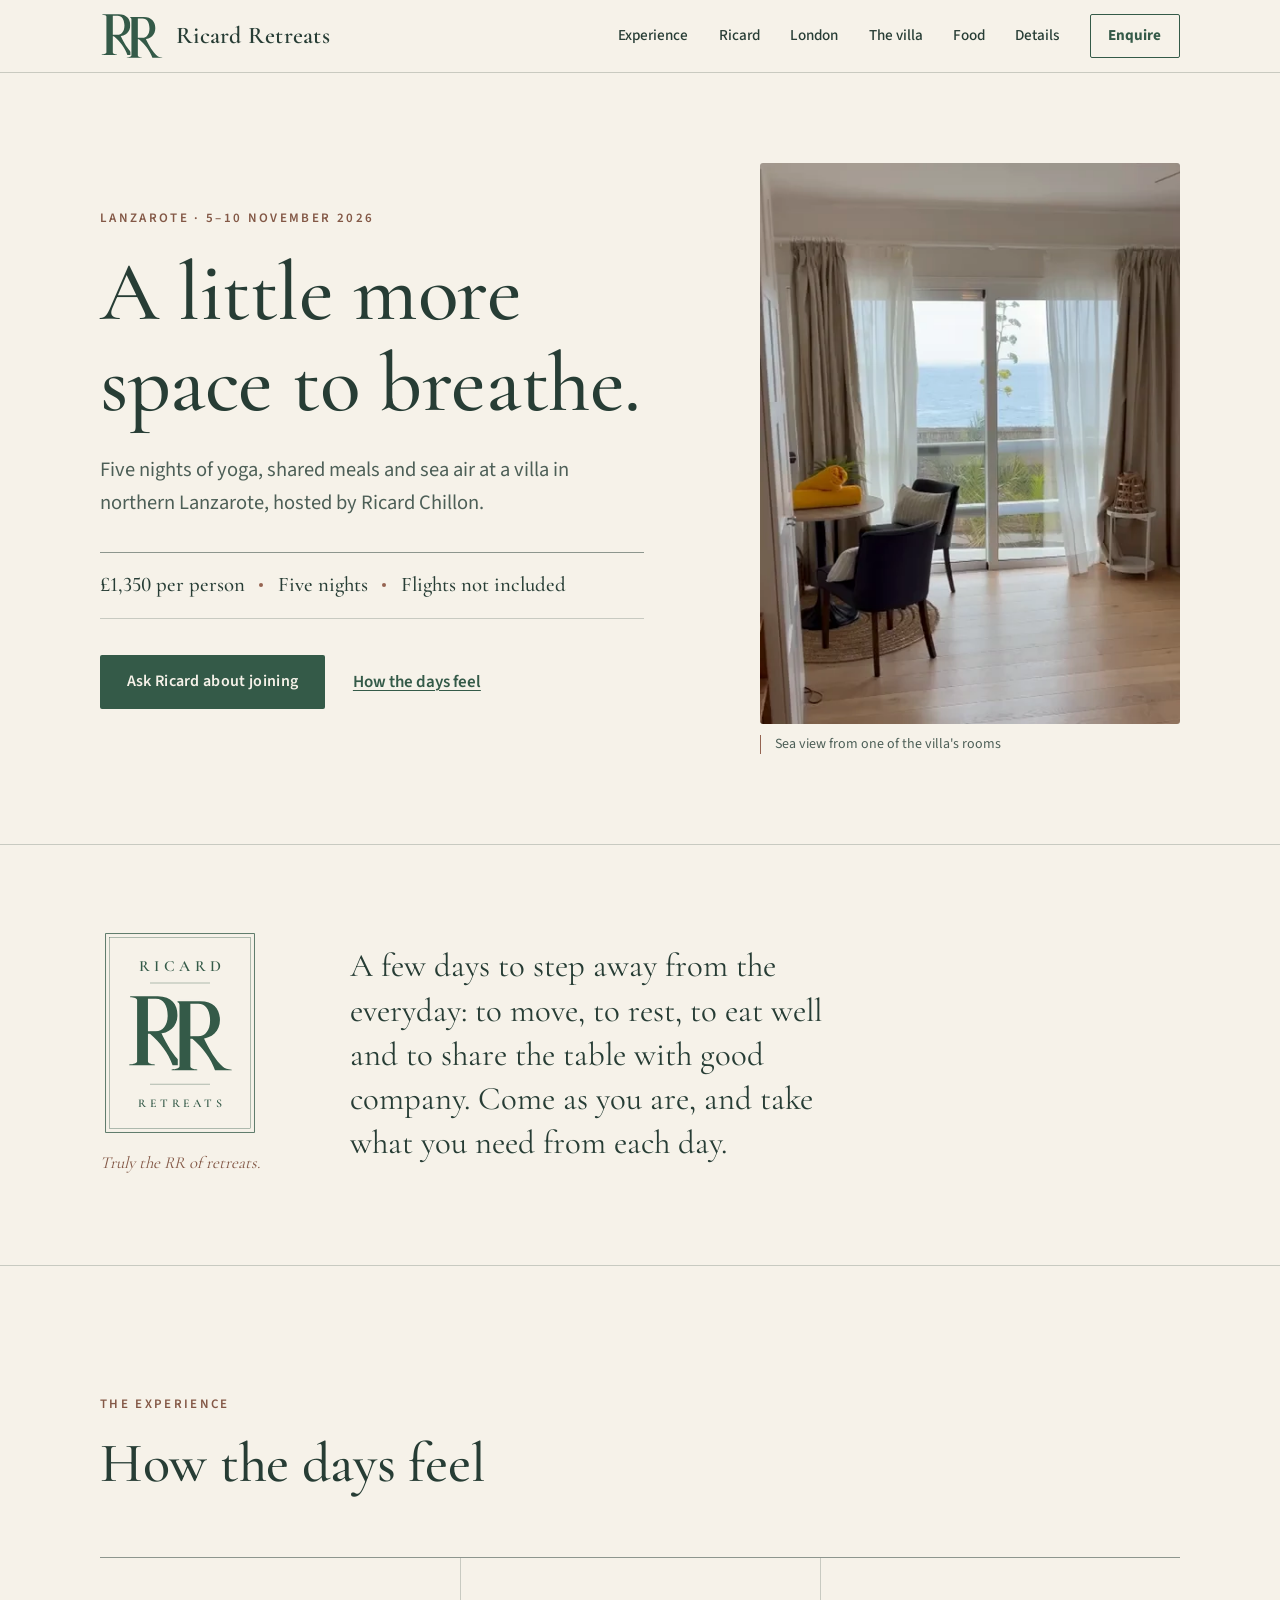
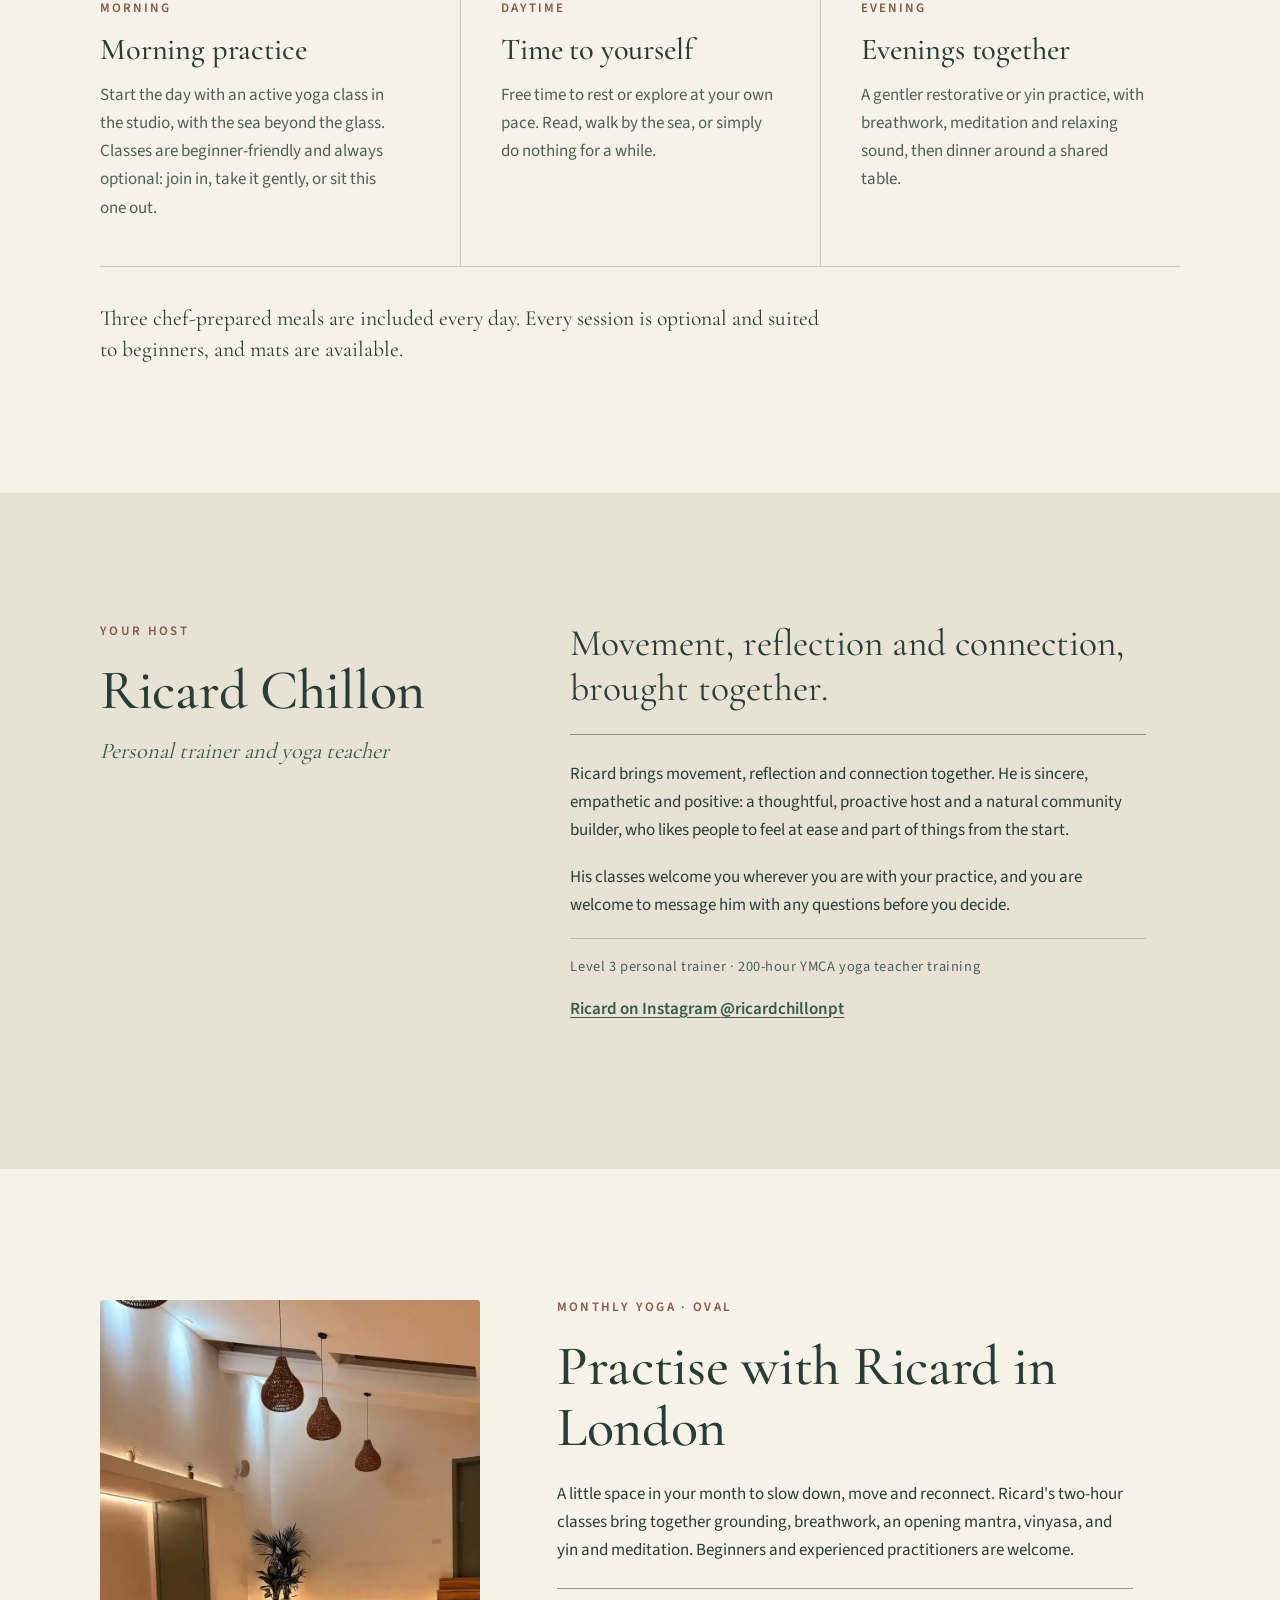
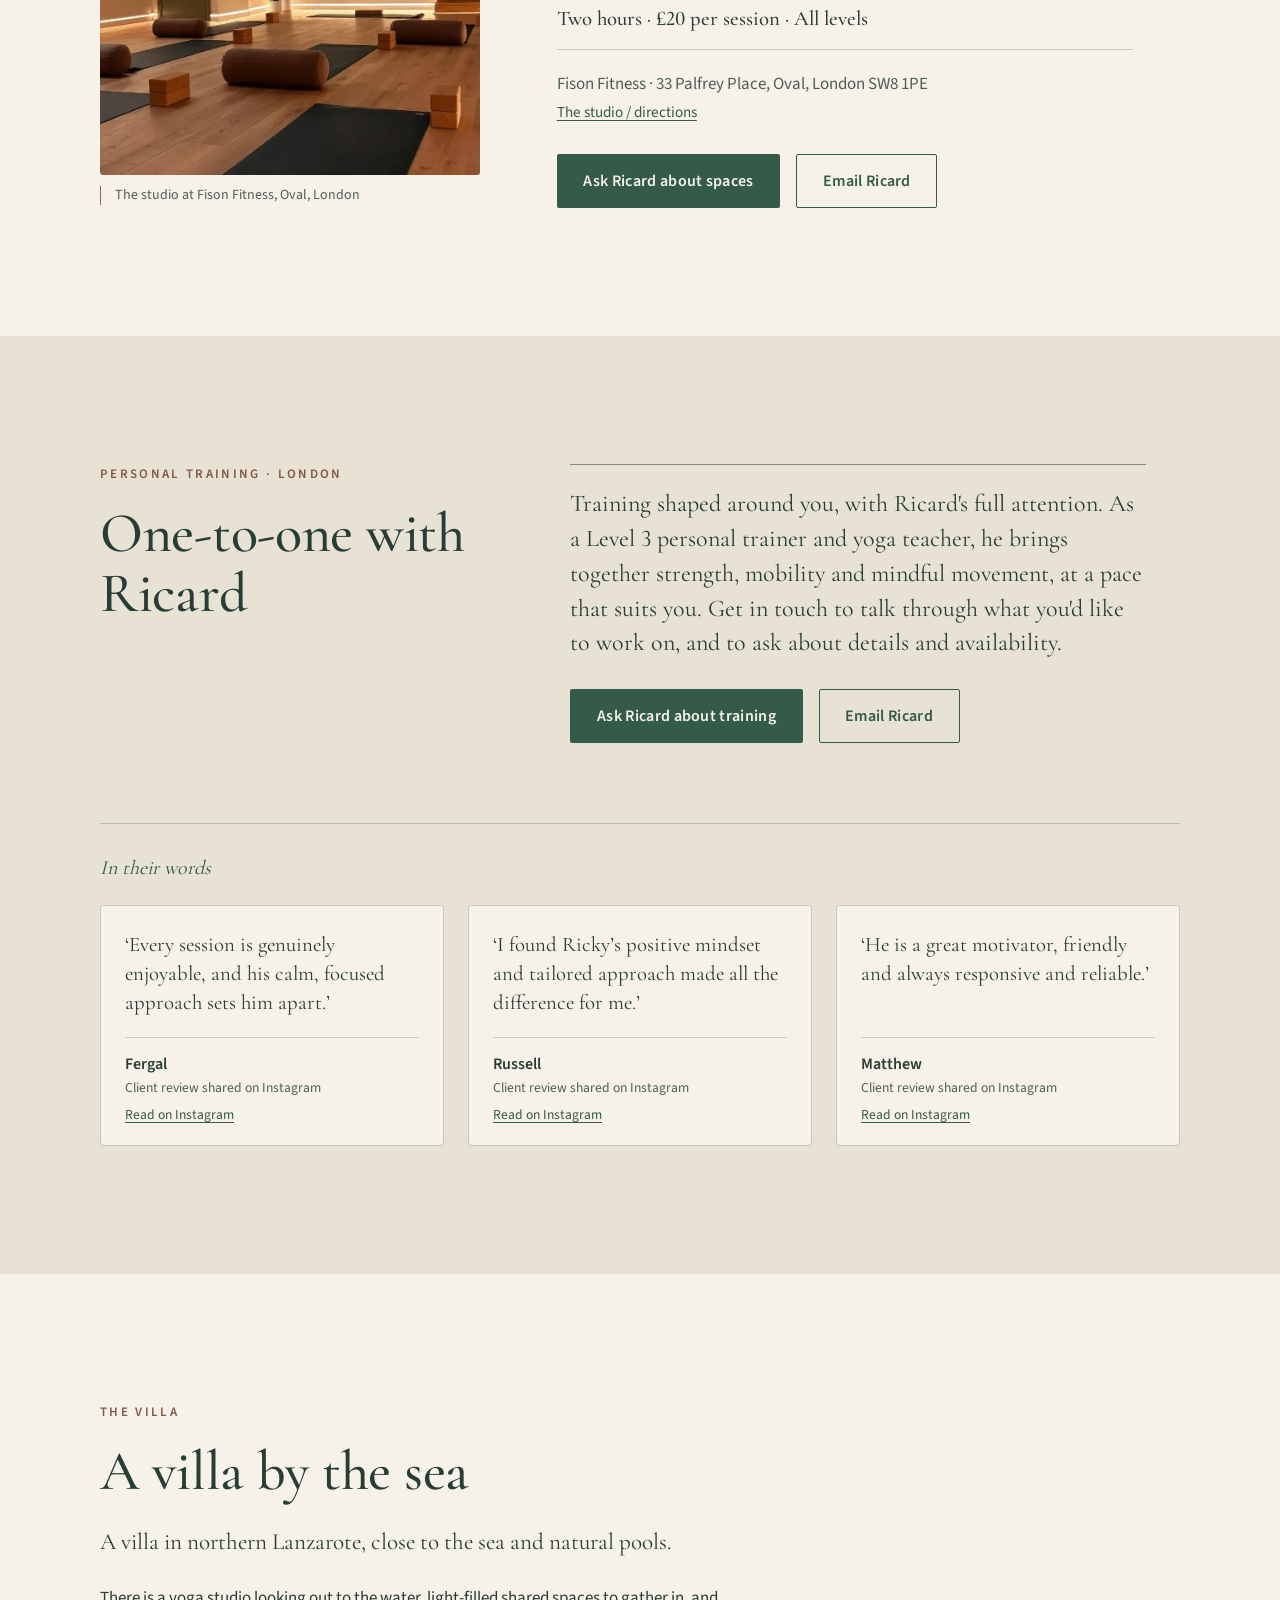
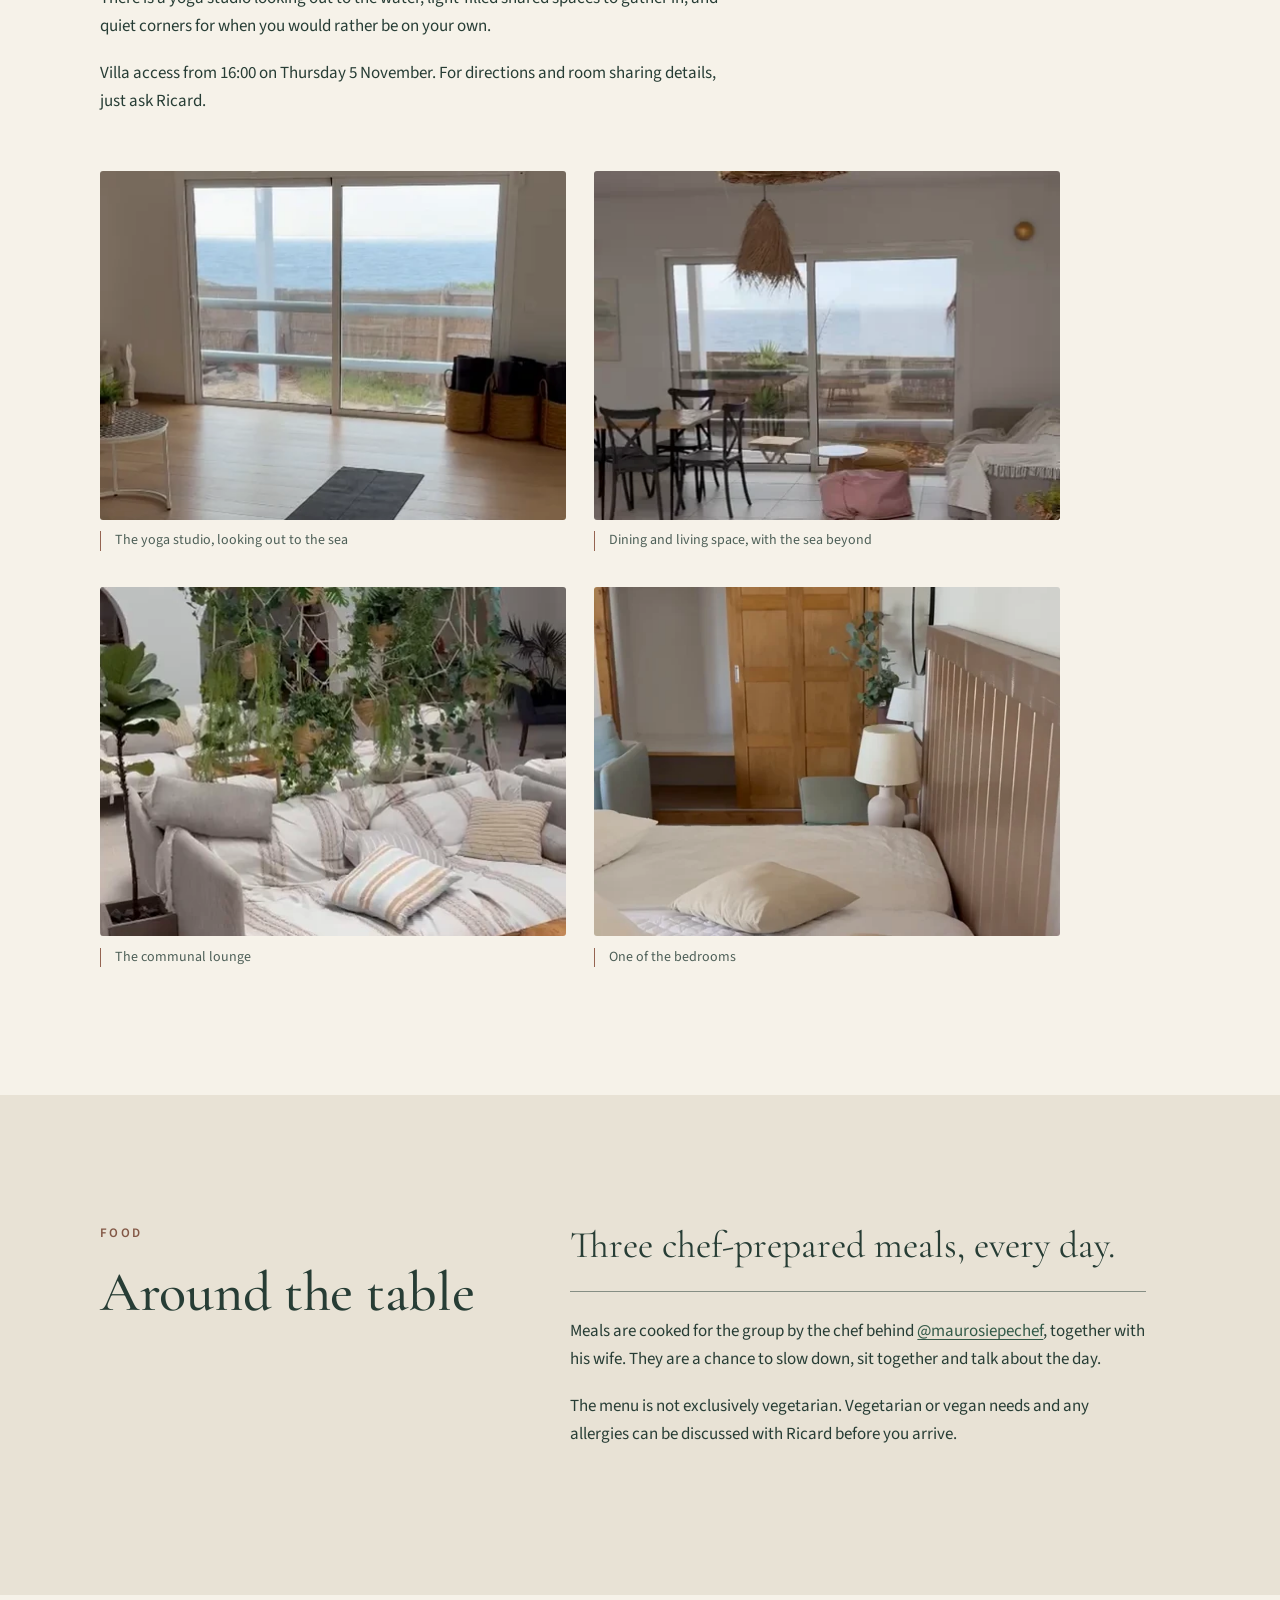
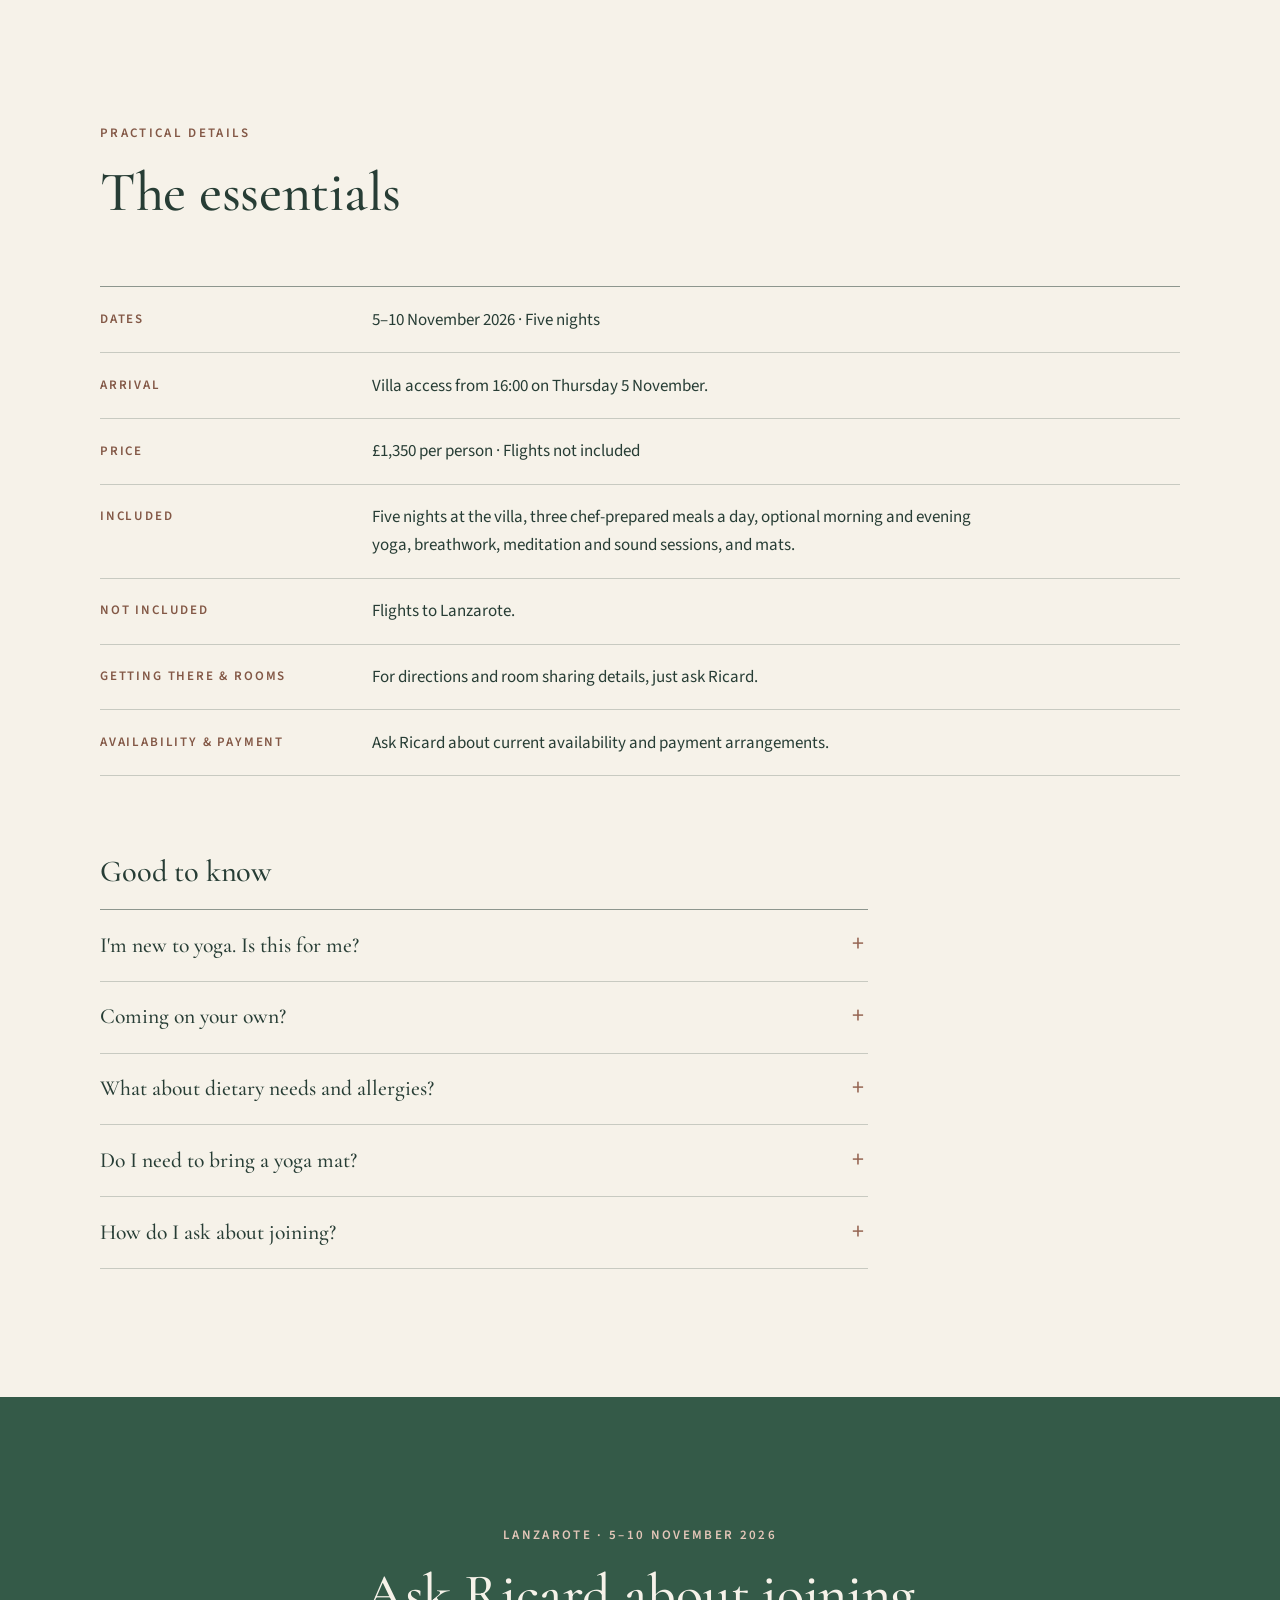
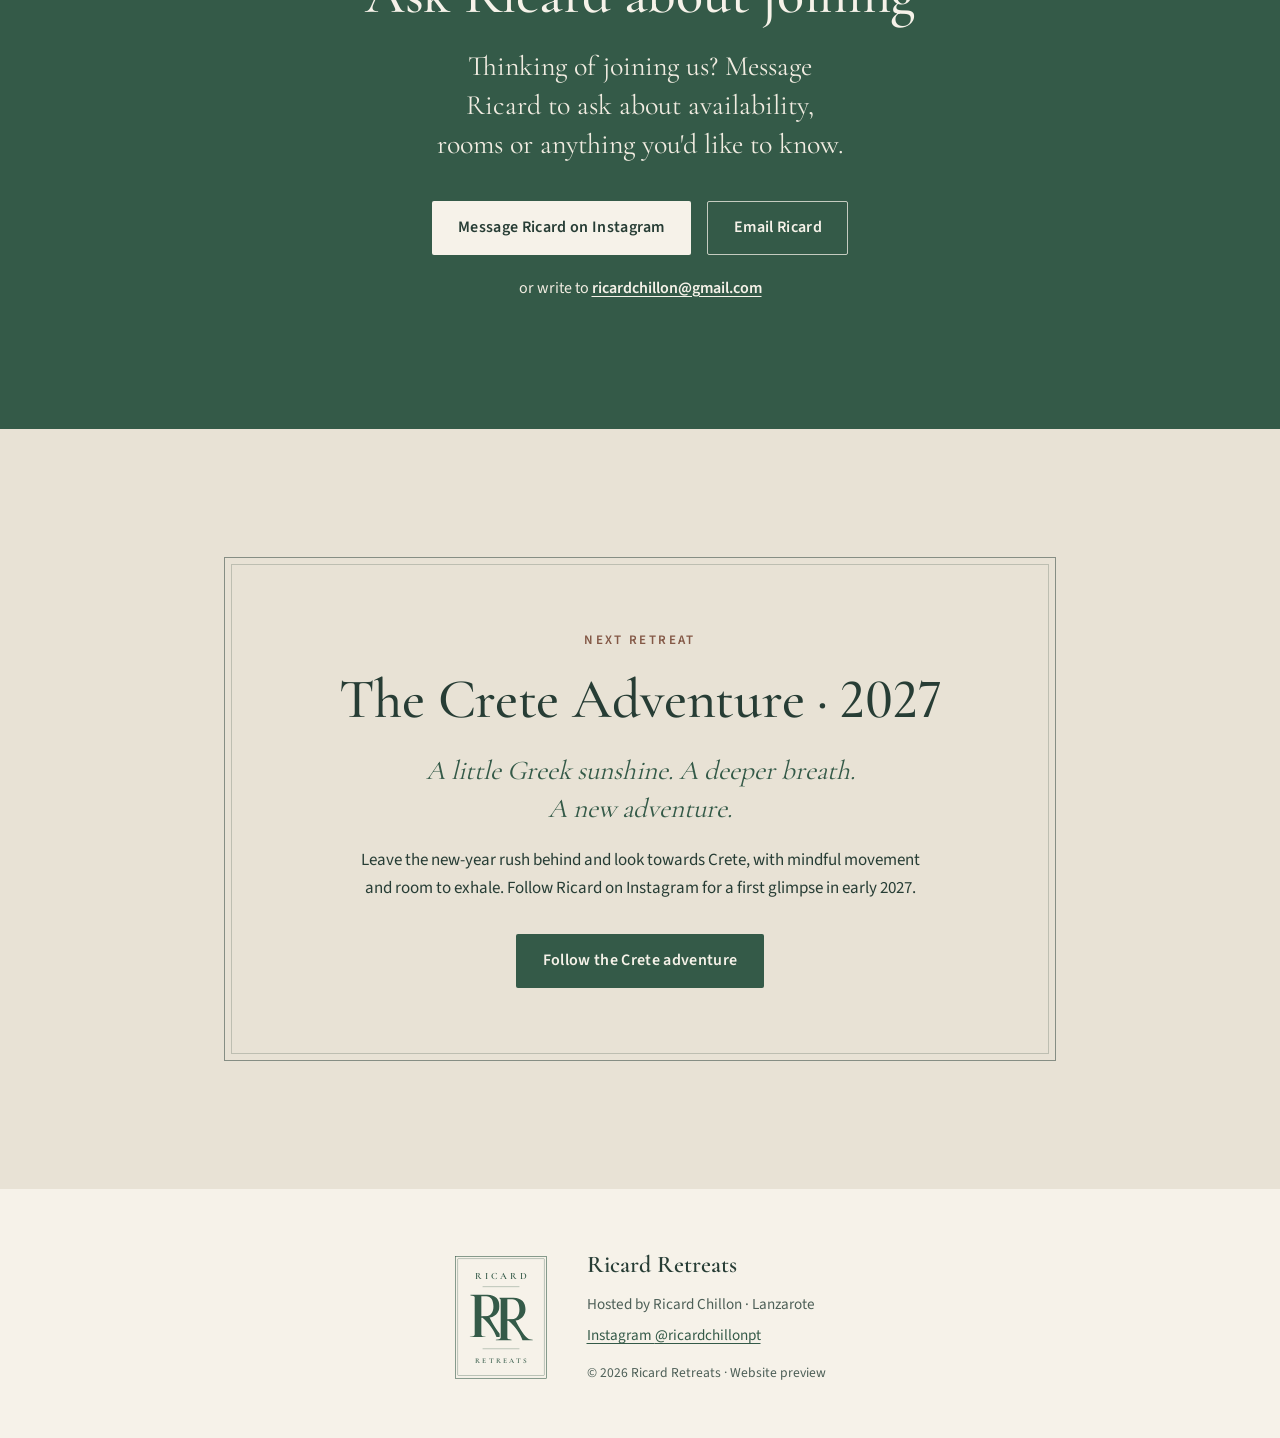
==== commit 7d6eeb4a: "Add London monthly yoga (Oval) and one-to-one personal training sections with verified client review" ====
--- a/index.html
+++ b/index.html
@@ -1,5 +1,5 @@
 <!DOCTYPE html>
-<html lang="en-GB" data-asset-version="202610200858">
+<html lang="en-GB" data-asset-version="202610200946">
 <head>
   <meta charset="utf-8">
   <meta name="viewport" content="width=device-width, initial-scale=1">
@@ -24,10 +24,10 @@
   <meta name="twitter:image" content="https://ricard-retreats.github.io/assets/images/og-cover.jpg">
   <!-- META:END -->
   <meta name="theme-color" content="#345a48">
-  <link rel="icon" href="favicon.svg?v=202610200858" type="image/svg+xml">
+  <link rel="icon" href="favicon.svg?v=202610200946" type="image/svg+xml">
   <link rel="preload" href="assets/fonts/cormorant-garamond-latin-500-normal.woff2" as="font" type="font/woff2" crossorigin>
-  <link rel="stylesheet" href="css/styles.css?v=202610200858">
-  <script src="site-config.js?v=202610200858"></script>
+  <link rel="stylesheet" href="css/styles.css?v=202610200946">
+  <script src="site-config.js?v=202610200946"></script>
 </head>
 <body id="top">
   <svg width="0" height="0" style="position:absolute" aria-hidden="true" focusable="false">
@@ -54,6 +54,9 @@
         <ul>
           <li><a href="#experience">Experience</a></li>
           <li><a href="#host">Ricard</a></li>
+          <li class="nav-desktop-only"><a href="#london-yoga">London</a></li>
+          <li class="nav-mobile-only"><a href="#london-yoga">London yoga</a></li>
+          <li class="nav-mobile-only"><a href="#personal-training">Personal training</a></li>
           <li><a href="#villa">The villa</a></li>
           <li><a href="#food">Food</a></li>
           <li><a href="#details">Details</a></li>
@@ -83,8 +86,8 @@
         </div>
         <figure class="hero-figure">
           <picture>
-            <source type="image/webp" srcset="assets/images/hero-room-sea.webp?v=202610200858" data-bind-srcset="images.hero.webp">
-            <img src="assets/images/hero-room-sea.jpg?v=202610200858" data-bind-src="images.hero.jpg" data-bind-alt="images.hero.alt" width="464" height="620" alt="A bright room at the villa, with two chairs by sheer curtains and glass doors opening onto a view of the sea" fetchpriority="high">
+            <source type="image/webp" srcset="assets/images/hero-room-sea.webp?v=202610200946" data-bind-srcset="images.hero.webp">
+            <img src="assets/images/hero-room-sea.jpg?v=202610200946" data-bind-src="images.hero.jpg" data-bind-alt="images.hero.alt" width="464" height="620" alt="A bright room at the villa, with two chairs by sheer curtains and glass doors opening onto a view of the sea" fetchpriority="high">
           </picture>
           <figcaption data-bind="images.hero.caption">Sea view from one of the villa's rooms</figcaption>
         </figure>
@@ -157,6 +160,68 @@
       </div>
     </section>
 
+    <!-- LONDON YOGA -->
+    <section class="section london" id="london-yoga" aria-labelledby="london-title">
+      <div class="container london-grid">
+        <figure class="london-figure">
+          <picture>
+            <source type="image/webp" srcset="assets/images/oval-studio.webp?v=202610200946" data-bind-srcset="londonYoga.image.webp">
+            <img src="assets/images/oval-studio.jpg?v=202610200946" data-bind-src="londonYoga.image.jpg" data-bind-alt="londonYoga.image.alt" width="900" height="1125" loading="lazy" decoding="async" alt="The empty yoga studio at Fison Fitness in Oval, London: mats, bolsters and blocks on a warm wooden floor under woven pendant lights">
+          </picture>
+          <figcaption data-bind="londonYoga.image.caption">The studio at Fison Fitness, Oval, London</figcaption>
+        </figure>
+        <div class="london-text">
+          <p class="eyebrow" data-bind="londonYoga.eyebrow">Monthly yoga · Oval</p>
+          <h2 id="london-title" data-bind="londonYoga.heading">Practise with Ricard in London</h2>
+          <p class="london-body" data-bind="londonYoga.body">A little space in your month to slow down, move and reconnect. Ricard's two-hour classes bring together grounding, breathwork, an opening mantra, vinyasa, and yin and meditation. Beginners and experienced practitioners are welcome.</p>
+          <p class="london-facts" data-bind="londonYoga.facts">Two hours · £20 per session · All levels</p>
+          <p class="next-class" id="next-class" data-next-class data-ends-at="2026-10-25T14:00:00+00:00" data-bind="londonYoga.nextClass.label">Next class: Sunday 25 October 2026 · 12–2pm</p>
+          <p class="london-venue"><span data-bind="londonYoga.venue">Fison Fitness · 33 Palfrey Place, Oval, London SW8 1PE</span><br><a class="venue-link" href="https://www.fisonfitness.co.uk/oval" data-bind-href="londonYoga.venueUrl" target="_blank" rel="noopener noreferrer"><span data-bind="londonYoga.venueLinkText">The studio / directions</span><span class="visually-hidden"> (opens in a new tab)</span></a></p>
+          <p class="service-actions">
+            <a class="button button-primary" href="https://www.instagram.com/ricardchillonpt/" data-bind-href="londonYoga.instagramUrl" target="_blank" rel="noopener noreferrer"><span data-bind="londonYoga.instagramCta">Ask Ricard about spaces</span><span class="visually-hidden"> (opens Instagram in a new tab)</span></a>
+            <a class="button button-outline" href="mailto:ricardchillon@gmail.com?subject=Monthly%20yoga%20in%20Oval" data-bind-href="londonYoga.emailHref"><span data-bind="londonYoga.emailCta">Email Ricard</span></a>
+          </p>
+        </div>
+      </div>
+    </section>
+
+    <!-- PERSONAL TRAINING -->
+    <section class="section section-sand pt" id="personal-training" aria-labelledby="pt-title">
+      <div class="container pt-grid">
+        <div class="pt-head">
+          <p class="eyebrow" data-bind="personalTraining.eyebrow">Personal training · London</p>
+          <h2 id="pt-title" data-bind="personalTraining.heading">One-to-one with Ricard</h2>
+        </div>
+        <div class="pt-body">
+          <p class="pt-text" data-bind="personalTraining.body">Training shaped around you, with Ricard's full attention. As a Level 3 personal trainer and yoga teacher, he brings together strength, mobility and mindful movement, at a pace that suits you. Get in touch to talk through what you'd like to work on, and to ask about details and availability.</p>
+          <p class="service-actions">
+            <a class="button button-primary" href="https://www.instagram.com/ricardchillonpt/" data-bind-href="personalTraining.instagramUrl" target="_blank" rel="noopener noreferrer"><span data-bind="personalTraining.instagramCta">Ask Ricard about training</span><span class="visually-hidden"> (opens Instagram in a new tab)</span></a>
+            <a class="button button-outline" href="mailto:ricardchillon@gmail.com?subject=Personal%20training%20enquiry" data-bind-href="personalTraining.emailHref"><span data-bind="personalTraining.emailCta">Email Ricard</span></a>
+          </p>
+        </div>
+        <!-- Verified client reviews only (personalTraining.testimonials); hidden while the list is empty -->
+        <div class="pt-testimonials" id="pt-testimonials">
+          <p class="pt-reviews-label" data-bind="personalTraining.testimonialsLabel">In their words</p>
+          <div class="review-grid" id="review-grid">
+            <!-- TESTIMONIALS:START -->
+            <figure class="review">
+              <blockquote><p>Every session is genuinely enjoyable, and his calm, focused approach sets him apart.</p></blockquote>
+              <figcaption><span class="review-name">Fergal</span><span class="review-source">Client review shared on Instagram</span><a class="review-link" href="https://www.instagram.com/ricardchillonpt/p/DCfWtpcNh7G/" target="_blank" rel="noopener noreferrer">Read on Instagram<span class="visually-hidden"> (opens in a new tab)</span></a></figcaption>
+            </figure>
+            <figure class="review">
+              <blockquote><p>I found Ricky’s positive mindset and tailored approach made all the difference for me.</p></blockquote>
+              <figcaption><span class="review-name">Russell</span><span class="review-source">Client review shared on Instagram</span><a class="review-link" href="https://www.instagram.com/ricardchillonpt/p/DPMULamDNnh/" target="_blank" rel="noopener noreferrer">Read on Instagram<span class="visually-hidden"> (opens in a new tab)</span></a></figcaption>
+            </figure>
+            <figure class="review">
+              <blockquote><p>He is a great motivator, friendly and always responsive and reliable.</p></blockquote>
+              <figcaption><span class="review-name">Matthew</span><span class="review-source">Client review shared on Instagram</span><a class="review-link" href="https://www.instagram.com/ricardchillonpt/p/DFuScuFtHAr/" target="_blank" rel="noopener noreferrer">Read on Instagram<span class="visually-hidden"> (opens in a new tab)</span></a></figcaption>
+            </figure>
+            <!-- TESTIMONIALS:END -->
+          </div>
+        </div>
+      </div>
+    </section>
+
     <!-- VILLA -->
     <section class="section" id="villa" aria-labelledby="villa-title">
       <div class="container">
@@ -172,19 +237,19 @@
         <div class="gallery" id="gallery">
           <!-- GALLERY:START -->
           <figure class="g-item">
-            <picture><source type="image/webp" srcset="assets/images/villa-studio-sea.webp?v=202610200858"><img style="object-position: 50% 50%" src="assets/images/villa-studio-sea.jpg?v=202610200858" width="464" height="348" loading="lazy" alt="The yoga studio: a mat on a pale wooden floor in front of wide glass doors, with the sea beyond"></picture>
+            <picture><source type="image/webp" srcset="assets/images/villa-studio-sea.webp?v=202610200946"><img style="object-position: 50% 50%" src="assets/images/villa-studio-sea.jpg?v=202610200946" width="464" height="348" loading="lazy" alt="The yoga studio: a mat on a pale wooden floor in front of wide glass doors, with the sea beyond"></picture>
             <figcaption>The yoga studio, looking out to the sea</figcaption>
           </figure>
           <figure class="g-item">
-            <picture><source type="image/webp" srcset="assets/images/villa-living-sea.webp?v=202610200858"><img style="object-position: 50% 50%" src="assets/images/villa-living-sea.jpg?v=202610200858" width="464" height="348" loading="lazy" alt="Dining area with a long table and chairs in front of glass doors that open towards the sea"></picture>
+            <picture><source type="image/webp" srcset="assets/images/villa-living-sea.webp?v=202610200946"><img style="object-position: 50% 50%" src="assets/images/villa-living-sea.jpg?v=202610200946" width="464" height="348" loading="lazy" alt="Dining area with a long table and chairs in front of glass doors that open towards the sea"></picture>
             <figcaption>Dining and living space, with the sea beyond</figcaption>
           </figure>
           <figure class="g-item">
-            <picture><source type="image/webp" srcset="assets/images/villa-lounge.webp?v=202610200858"><img style="object-position: 50% 50%" src="assets/images/villa-lounge.jpg?v=202610200858" width="464" height="348" loading="lazy" alt="The communal lounge, with deep sofas and striped cushions beneath hanging plants"></picture>
+            <picture><source type="image/webp" srcset="assets/images/villa-lounge.webp?v=202610200946"><img style="object-position: 50% 50%" src="assets/images/villa-lounge.jpg?v=202610200946" width="464" height="348" loading="lazy" alt="The communal lounge, with deep sofas and striped cushions beneath hanging plants"></picture>
             <figcaption>The communal lounge</figcaption>
           </figure>
           <figure class="g-item">
-            <picture><source type="image/webp" srcset="assets/images/villa-bedroom.webp?v=202610200858"><img style="object-position: 50% 50%" src="assets/images/villa-bedroom.jpg?v=202610200858" width="576" height="432" loading="lazy" alt="A bedroom with white linen, a bedside lamp, a wooden headboard and a built-in wardrobe"></picture>
+            <picture><source type="image/webp" srcset="assets/images/villa-bedroom.webp?v=202610200946"><img style="object-position: 50% 50%" src="assets/images/villa-bedroom.jpg?v=202610200946" width="576" height="432" loading="lazy" alt="A bedroom with white linen, a bedside lamp, a wooden headboard and a built-in wardrobe"></picture>
             <figcaption>One of the bedrooms</figcaption>
           </figure>
           <!-- GALLERY:END -->
@@ -321,6 +386,6 @@
     </div>
   </footer>
 
-  <script src="js/main.js?v=202610200858"></script>
+  <script src="js/main.js?v=202610200946"></script>
 </body>
 </html>
--- a/css/styles.css
+++ b/css/styles.css
@@ -276,6 +276,56 @@
   .gallery { grid-template-columns: repeat(2, minmax(0, 1fr)); gap: 2.25rem 1.75rem; }
 }
 
+/* Nav: one "London" link on desktop, both services listed in the mobile menu */
+.nav-desktop-only { display: none; }
+@media (min-width: 900px) {
+  .nav-desktop-only { display: list-item; }
+  .nav-mobile-only { display: none; }
+}
+
+/* London yoga: compact image + text */
+.london-grid { display: grid; gap: 2.25rem; align-items: center; }
+.london-figure { margin: 0; width: 100%; max-width: 380px; order: 2; }
+.london-text { order: 1; }
+.london-figure img { width: 100%; aspect-ratio: 4 / 5; object-fit: cover; border-radius: var(--radius); }
+.london-text { max-width: 36rem; }
+.london-text h2 { margin-bottom: 1.4rem; }
+.london-body { color: var(--ink); }
+.london-facts { font-family: var(--serif); font-size: 1.3rem; font-weight: 500; color: var(--charcoal); font-variant-numeric: lining-nums; padding: 0.8rem 0; border-top: 1px solid var(--rule-strong); border-bottom: 1px solid var(--rule); margin: 1.5rem 0 1.25rem; }
+.next-class { text-wrap: balance; display: inline-block; margin: 0 0 1.25rem; padding: 0.55rem 0.95rem; border: 1px solid var(--sea); border-left-width: 4px; border-radius: 2px; background: rgba(52, 90, 72, 0.06); color: var(--charcoal); font-weight: 600; font-variant-numeric: lining-nums; }
+.london-venue { text-wrap: balance; color: var(--muted); margin-bottom: 1.75rem; }
+.venue-link { font-size: 0.95rem; }
+.service-actions { margin: 0; display: flex; flex-wrap: wrap; gap: 0.9rem 1rem; }
+.button-outline { background: transparent; color: var(--sea); border-color: var(--sea); }
+.button-outline:hover { background: var(--sea); color: var(--ivory); }
+@media (min-width: 900px) {
+  .london-grid { grid-template-columns: minmax(0, 380px) minmax(0, 1fr); gap: clamp(3rem, 6vw, 5.5rem); }
+  .london-figure { order: 0; }
+  .london-text { order: 0; }
+}
+
+/* Personal training: text-led */
+.pt-grid { display: grid; gap: 1.5rem 4rem; }
+.pt-body { max-width: 36rem; }
+.pt-text { font-family: var(--serif); font-variant-numeric: lining-nums; font-size: clamp(1.3rem, 2vw, 1.5rem); line-height: 1.45; color: var(--charcoal); padding-top: 1.4rem; border-top: 1px solid var(--rule-strong); margin-bottom: 1.75rem; }
+.pt-testimonials { margin-top: clamp(2.5rem, 5vw, 3.5rem); padding-top: 1.75rem; border-top: 1px solid var(--rule); }
+.pt-reviews-label { font-family: var(--serif); font-style: italic; font-size: 1.25rem; color: var(--sea); margin: 0 0 1.25rem; }
+.review-grid { display: grid; gap: 1.25rem; }
+.review { margin: 0; display: flex; flex-direction: column; padding: 1.5rem 1.5rem 1.35rem; background: var(--ivory); border: 1px solid var(--rule); border-radius: var(--radius); }
+.review blockquote { margin: 0 0 1.25rem; flex: 1; }
+.review blockquote p { margin: 0; font-family: var(--serif); font-size: 1.3rem; line-height: 1.4; color: var(--charcoal); }
+.review blockquote p::before { content: "\2018"; }
+.review blockquote p::after { content: "\2019"; }
+.review figcaption { margin: 0; padding: 0.9rem 0 0; border-left: 0; border-top: 1px solid var(--rule); display: flex; flex-direction: column; gap: 0.15rem; }
+.review-name { font-weight: 600; color: var(--charcoal); font-size: 1rem; }
+.review-source { font-size: 0.85rem; color: var(--muted); }
+.review-link { font-size: 0.85rem; margin-top: 0.35rem; align-self: flex-start; }
+@media (min-width: 900px) {
+  .pt-testimonials { grid-column: 1 / -1; }
+  .review-grid { grid-template-columns: repeat(3, minmax(0, 1fr)); gap: 1.5rem; }
+}
+@media (min-width: 900px) { .pt-grid { grid-template-columns: minmax(0, 0.8fr) minmax(0, 1.2fr); } }
+
 /* Food */
 .food-grid { display: grid; gap: 1.5rem 4rem; }
 .food-body { max-width: 36rem; }
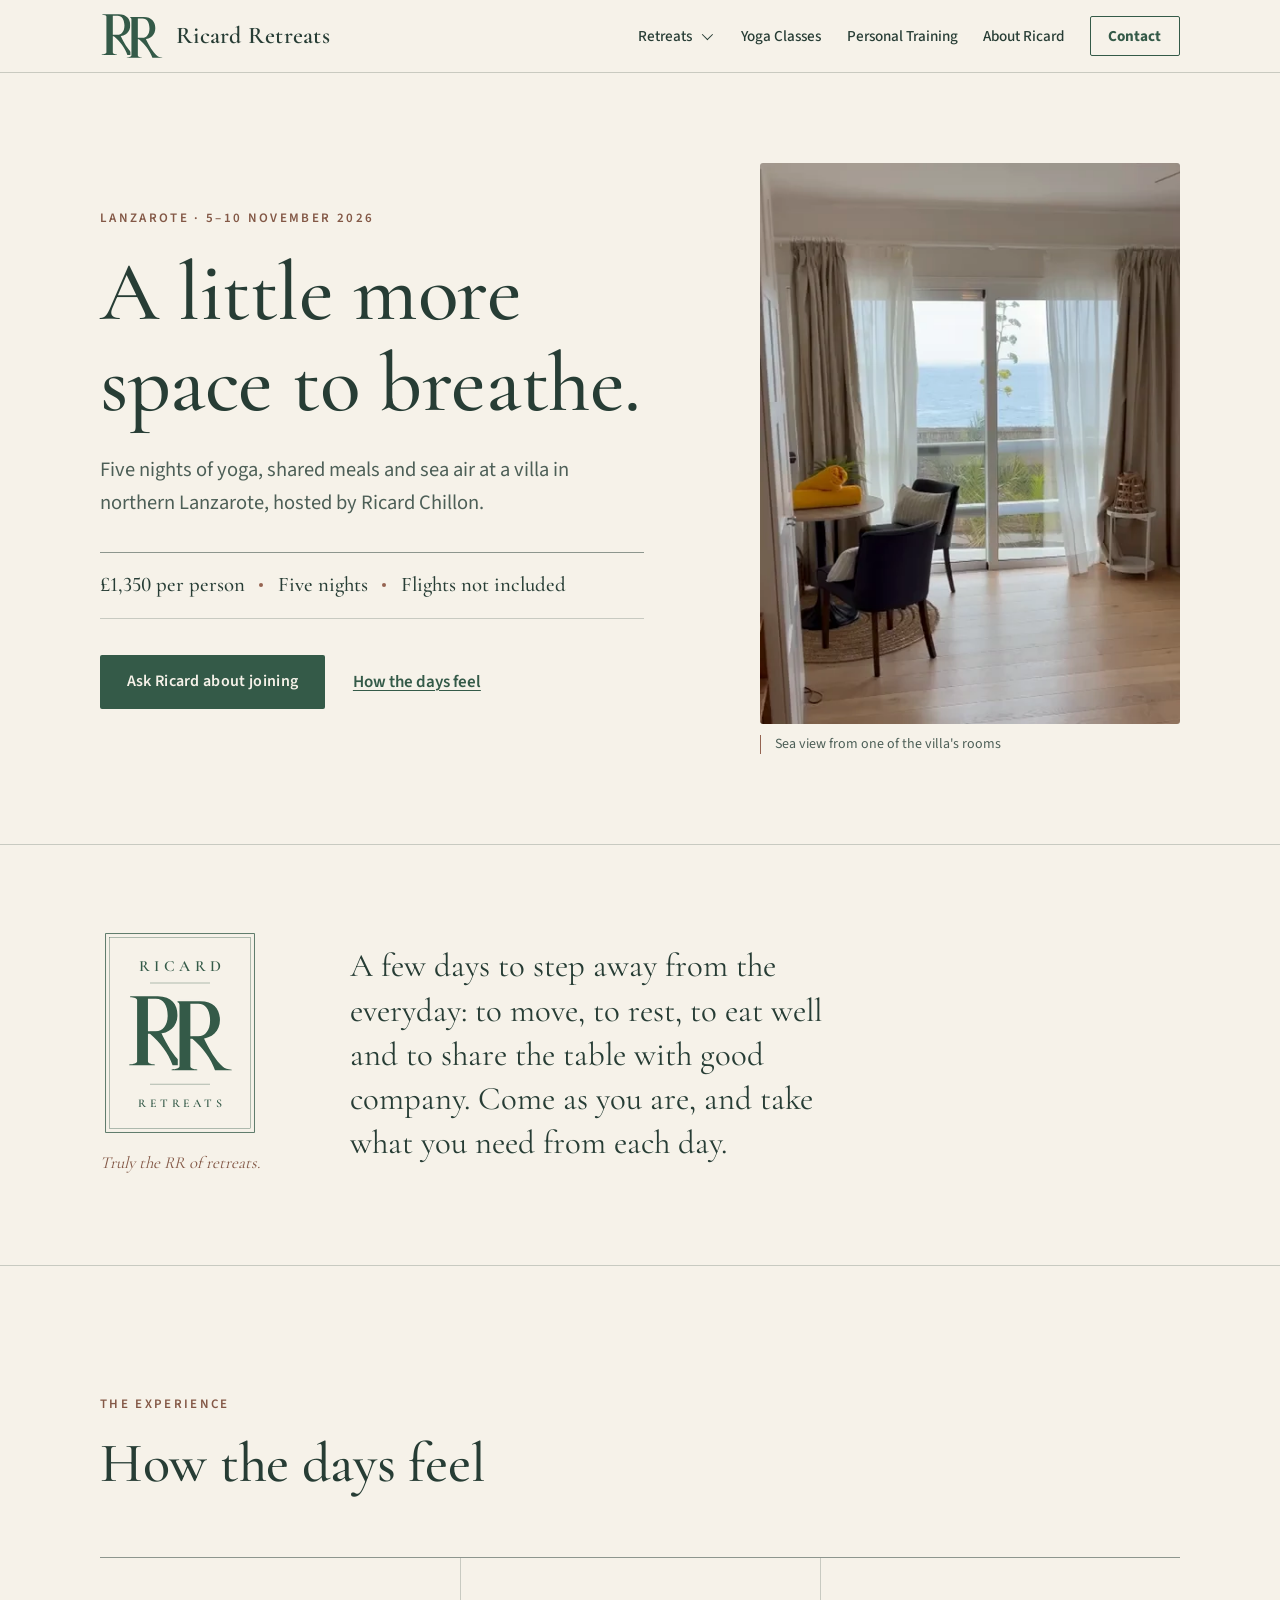
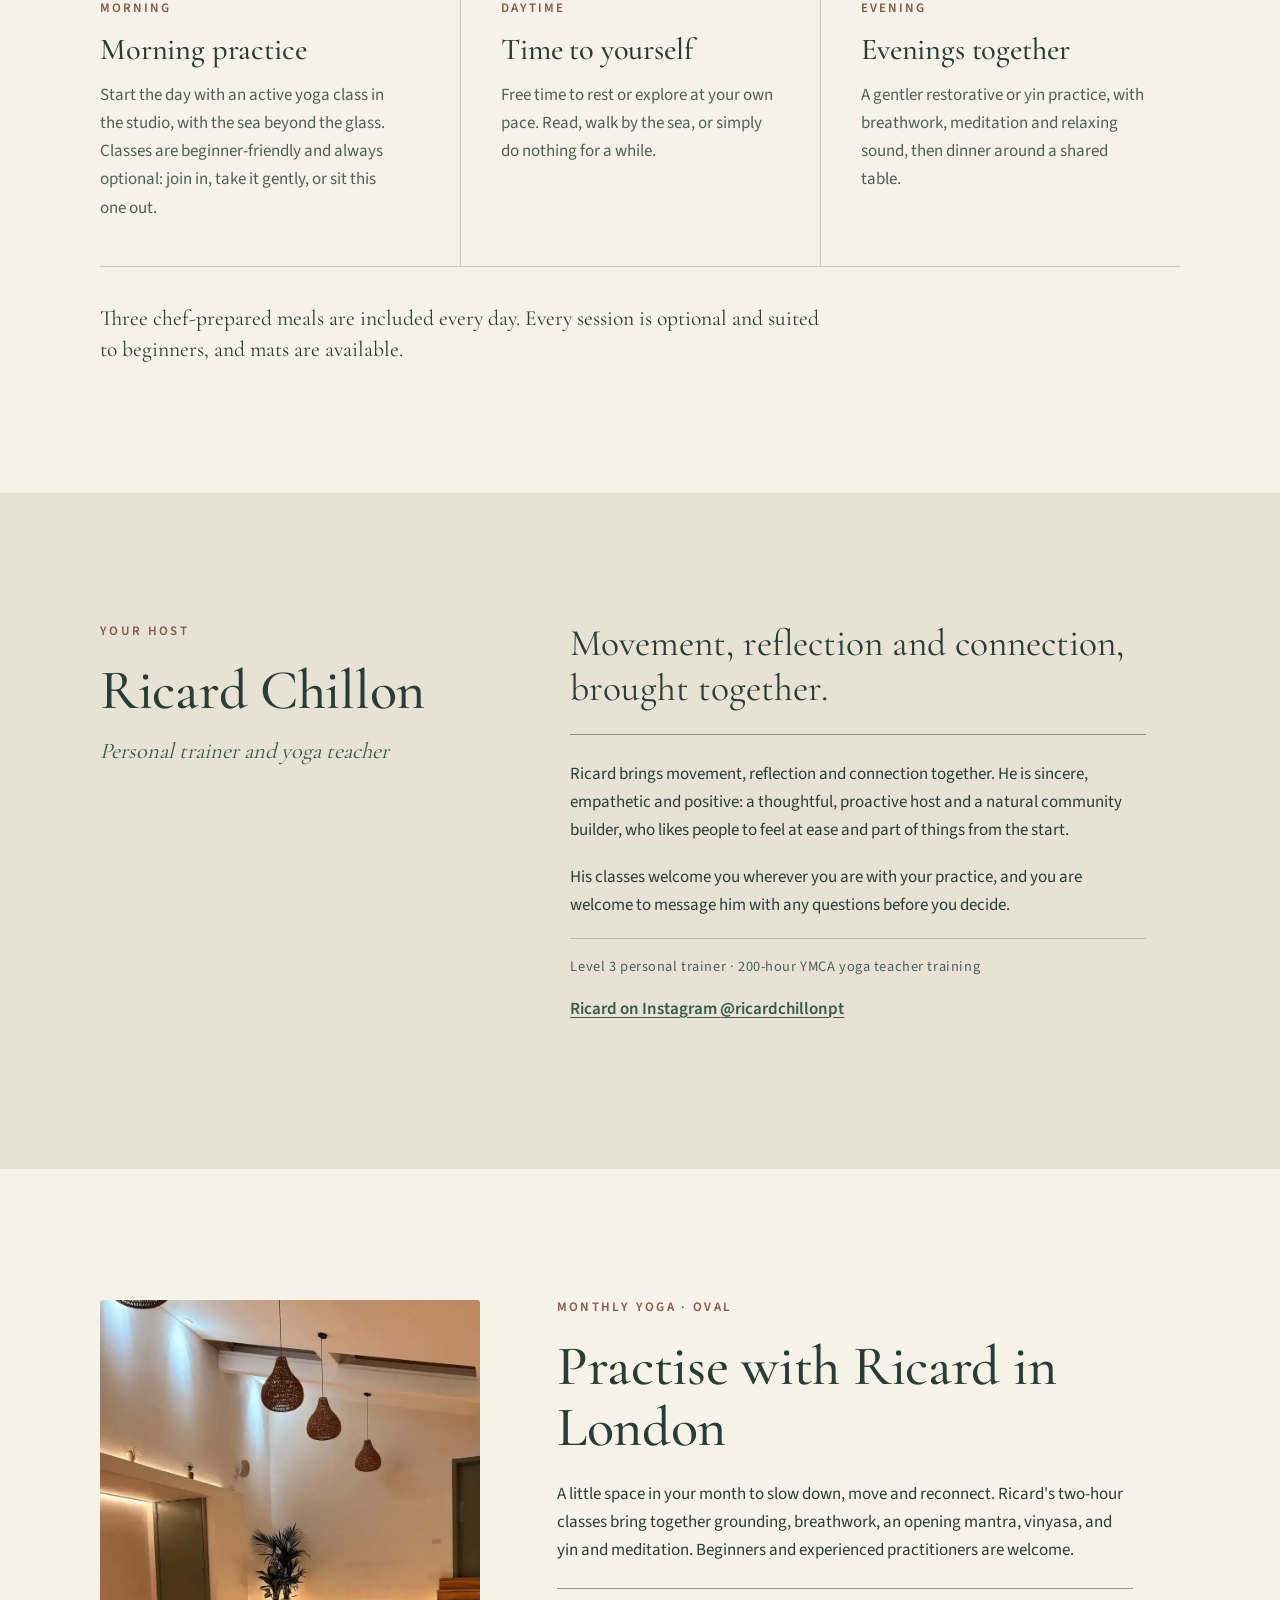
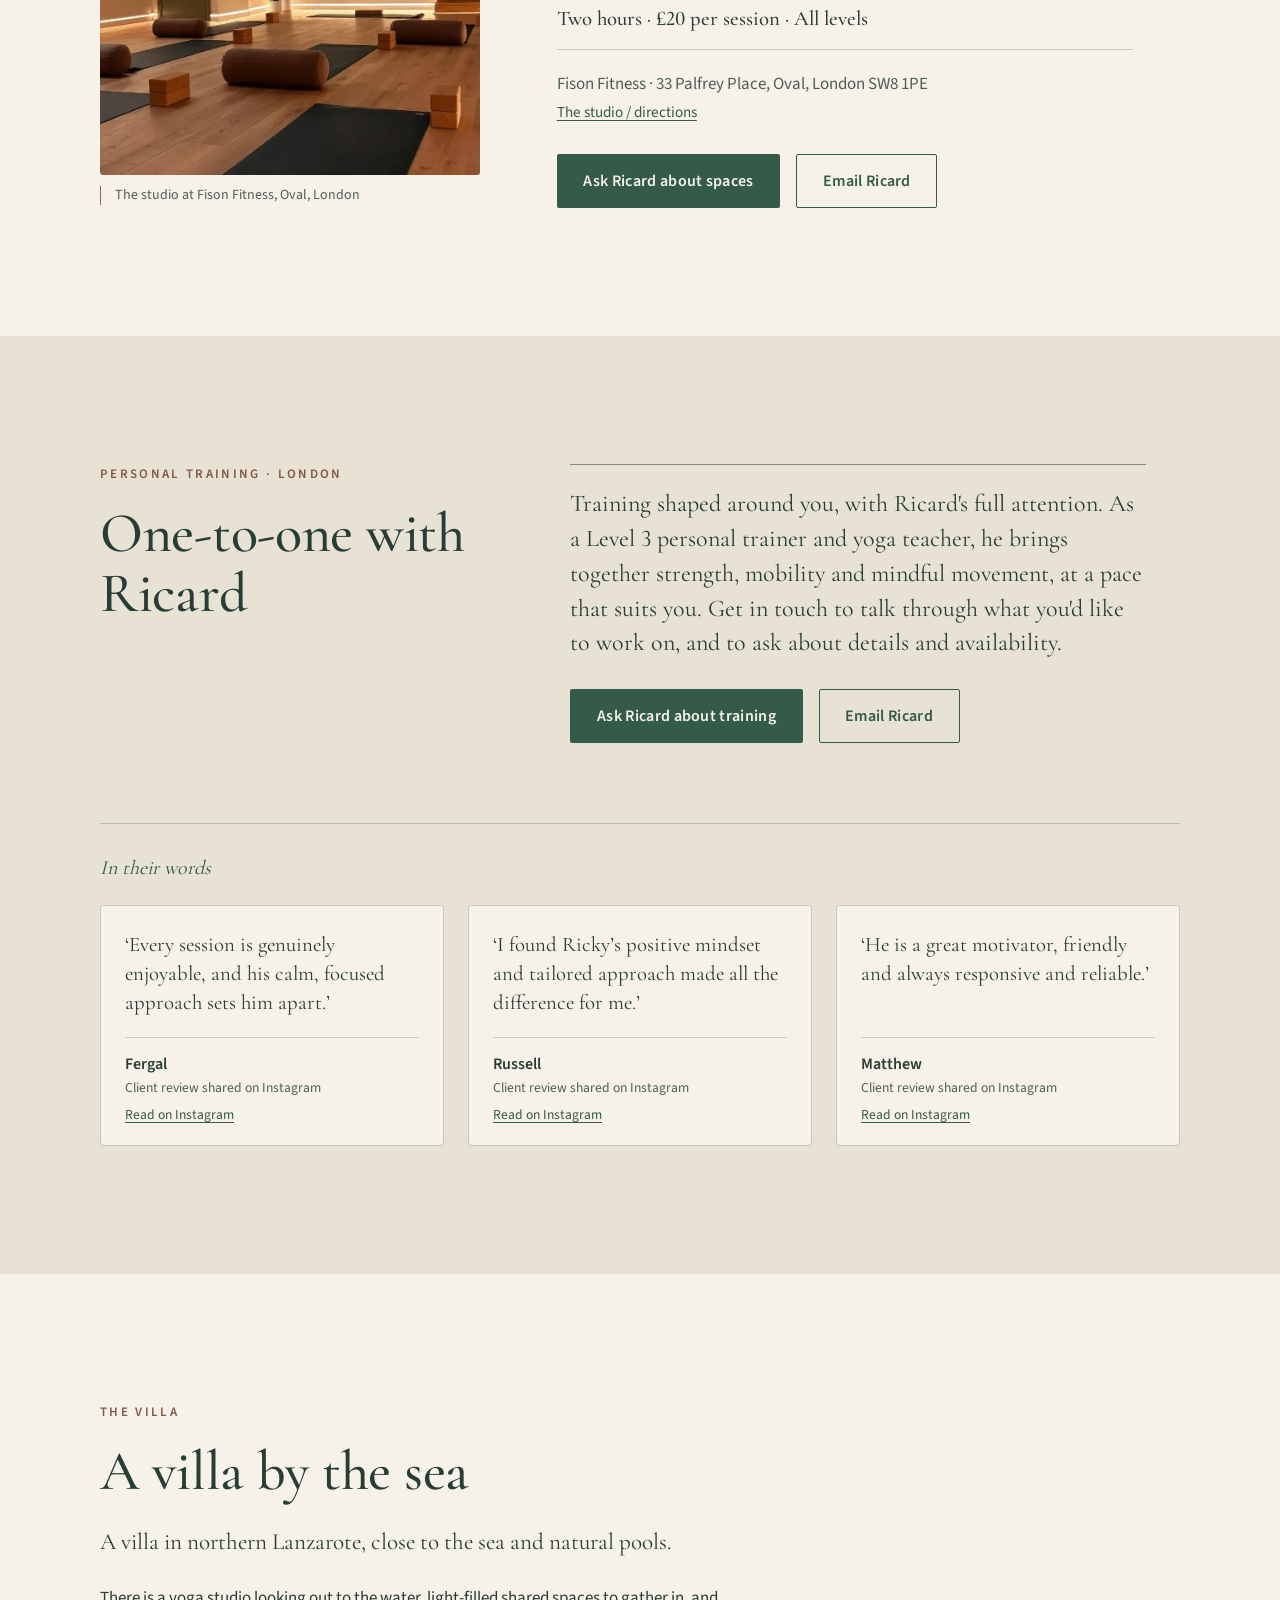
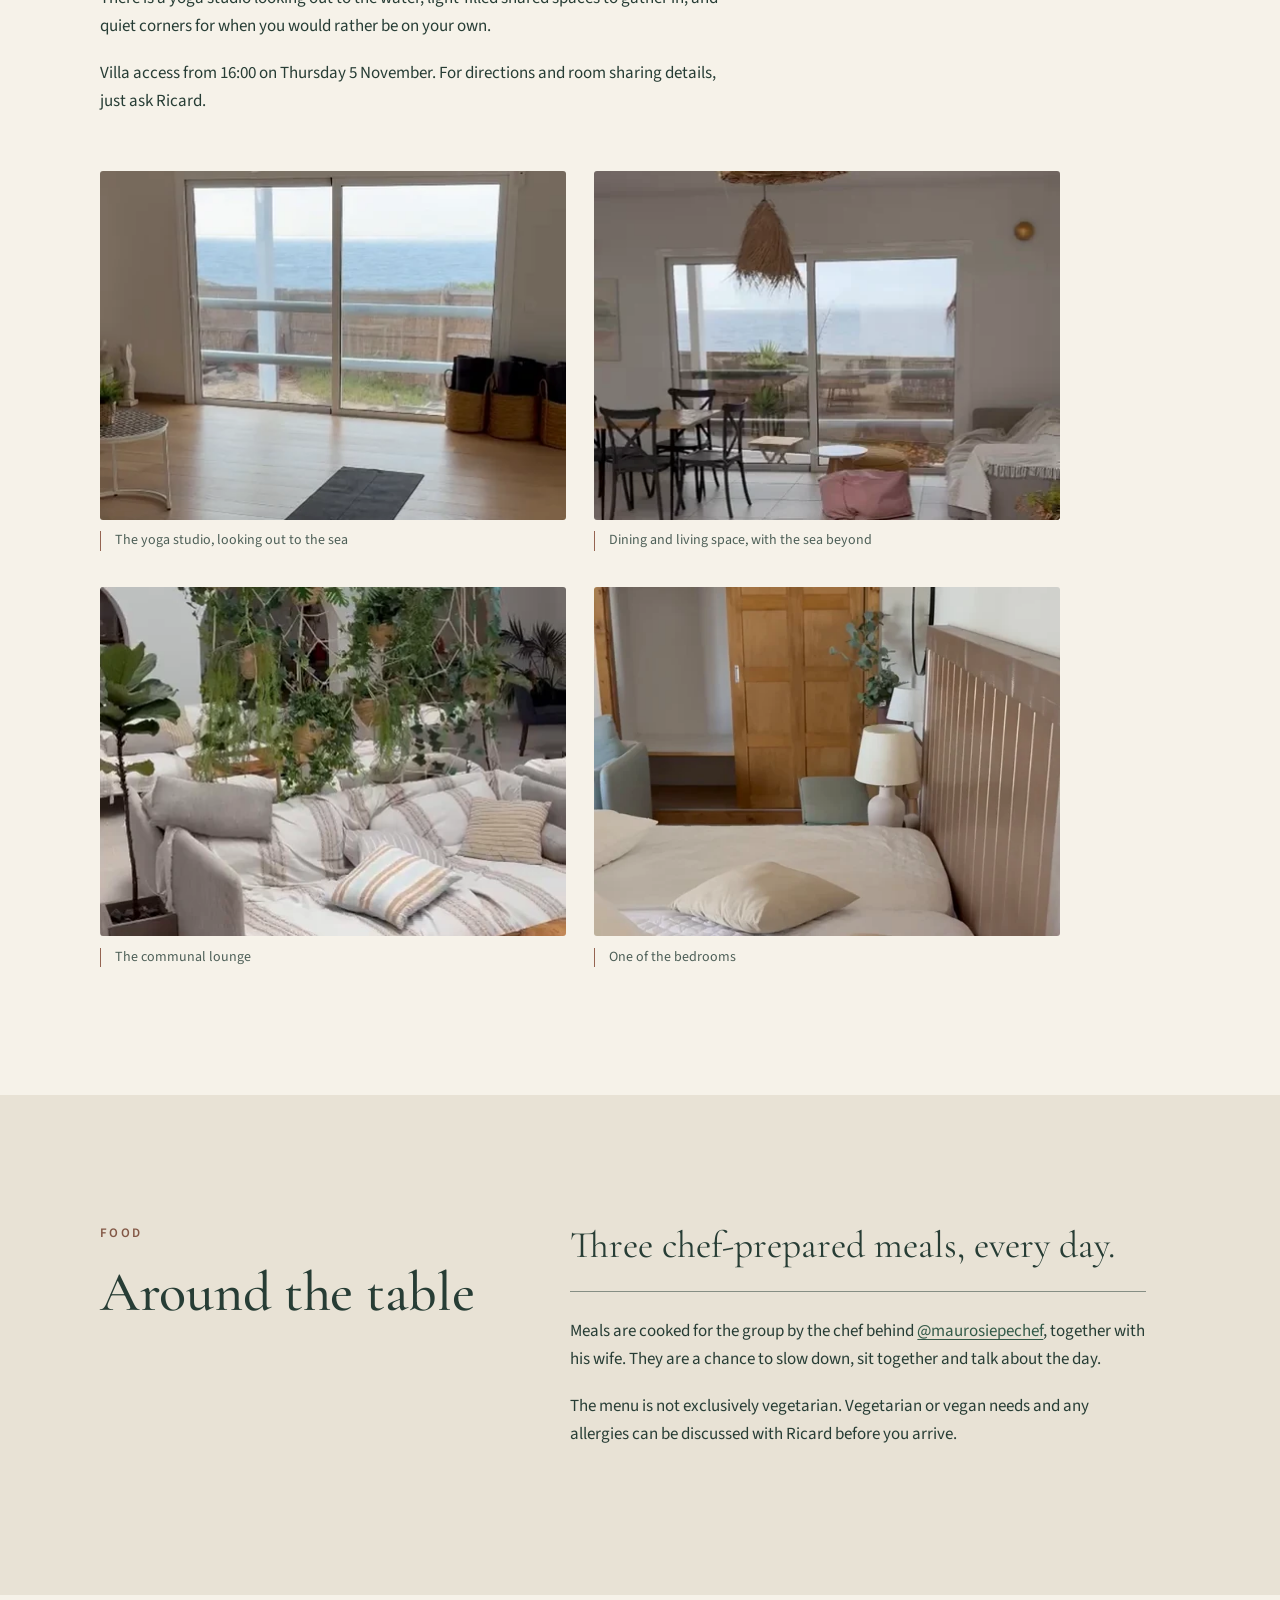
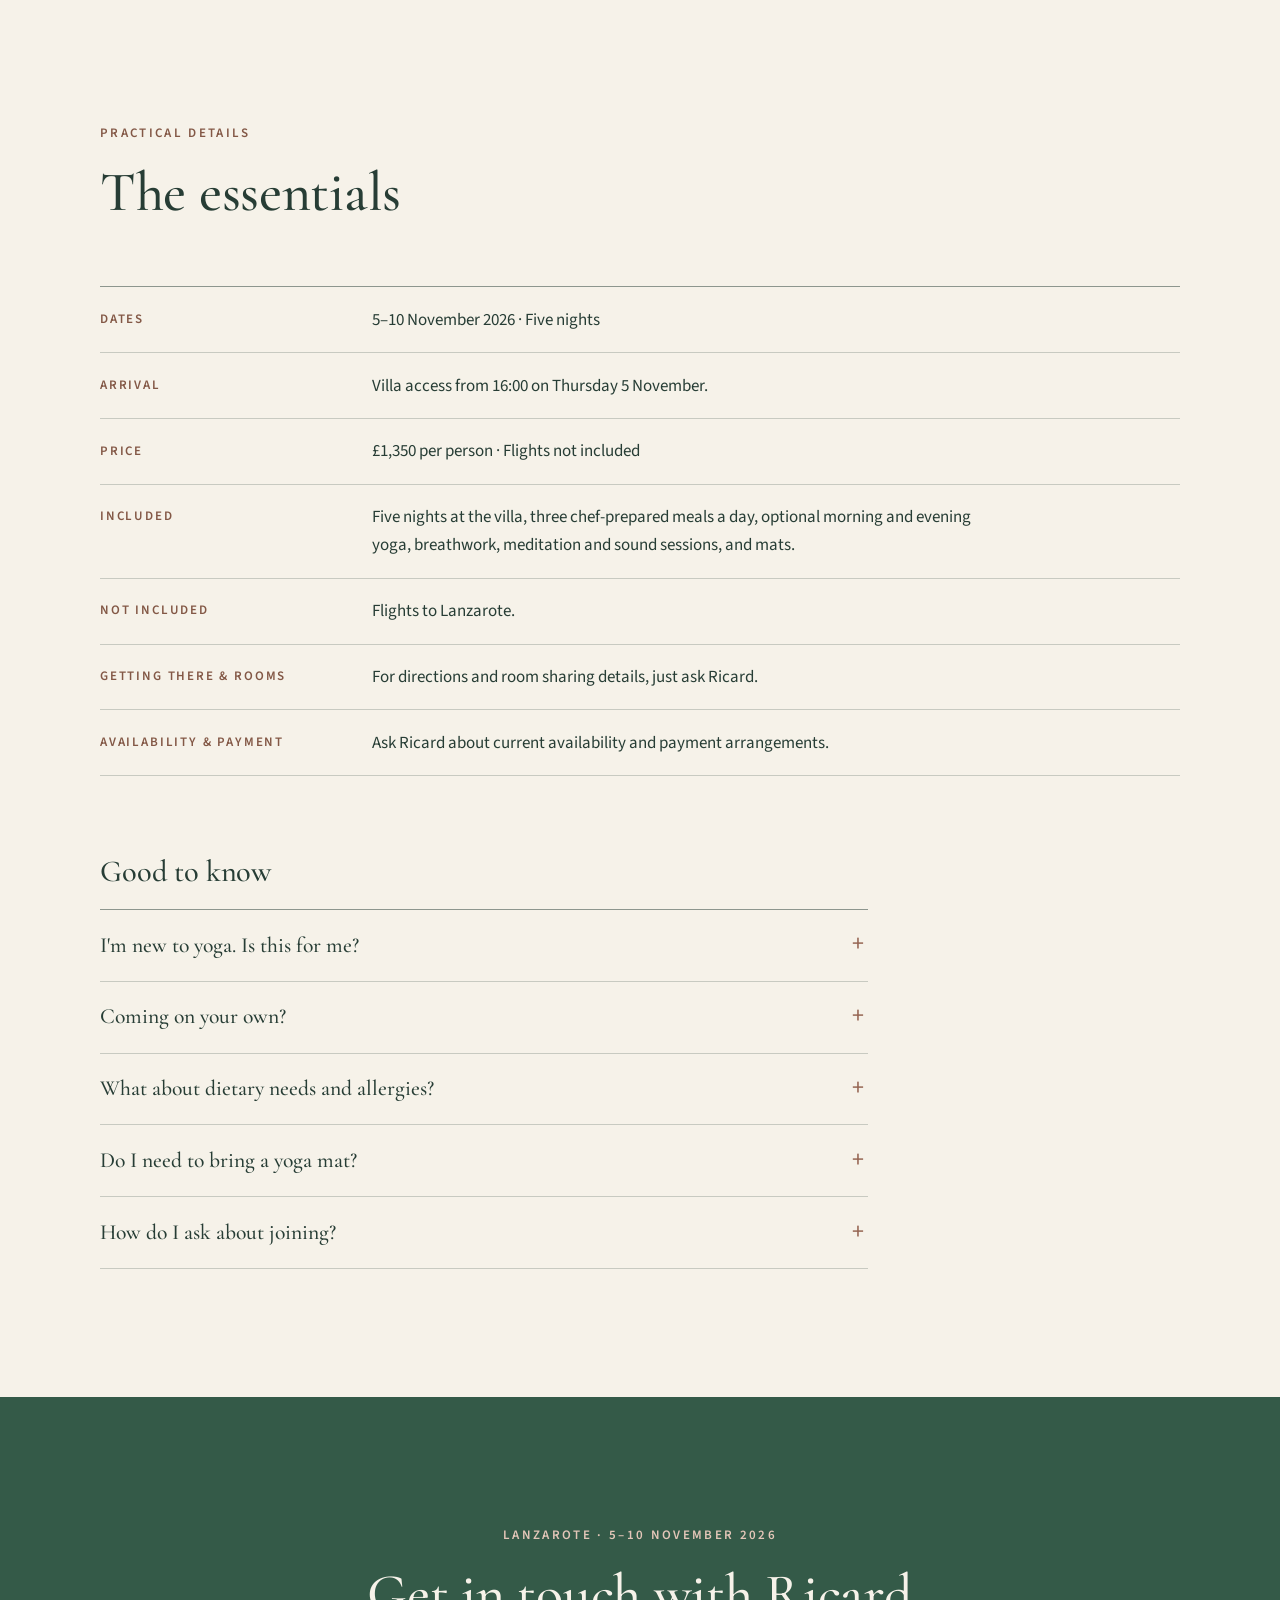
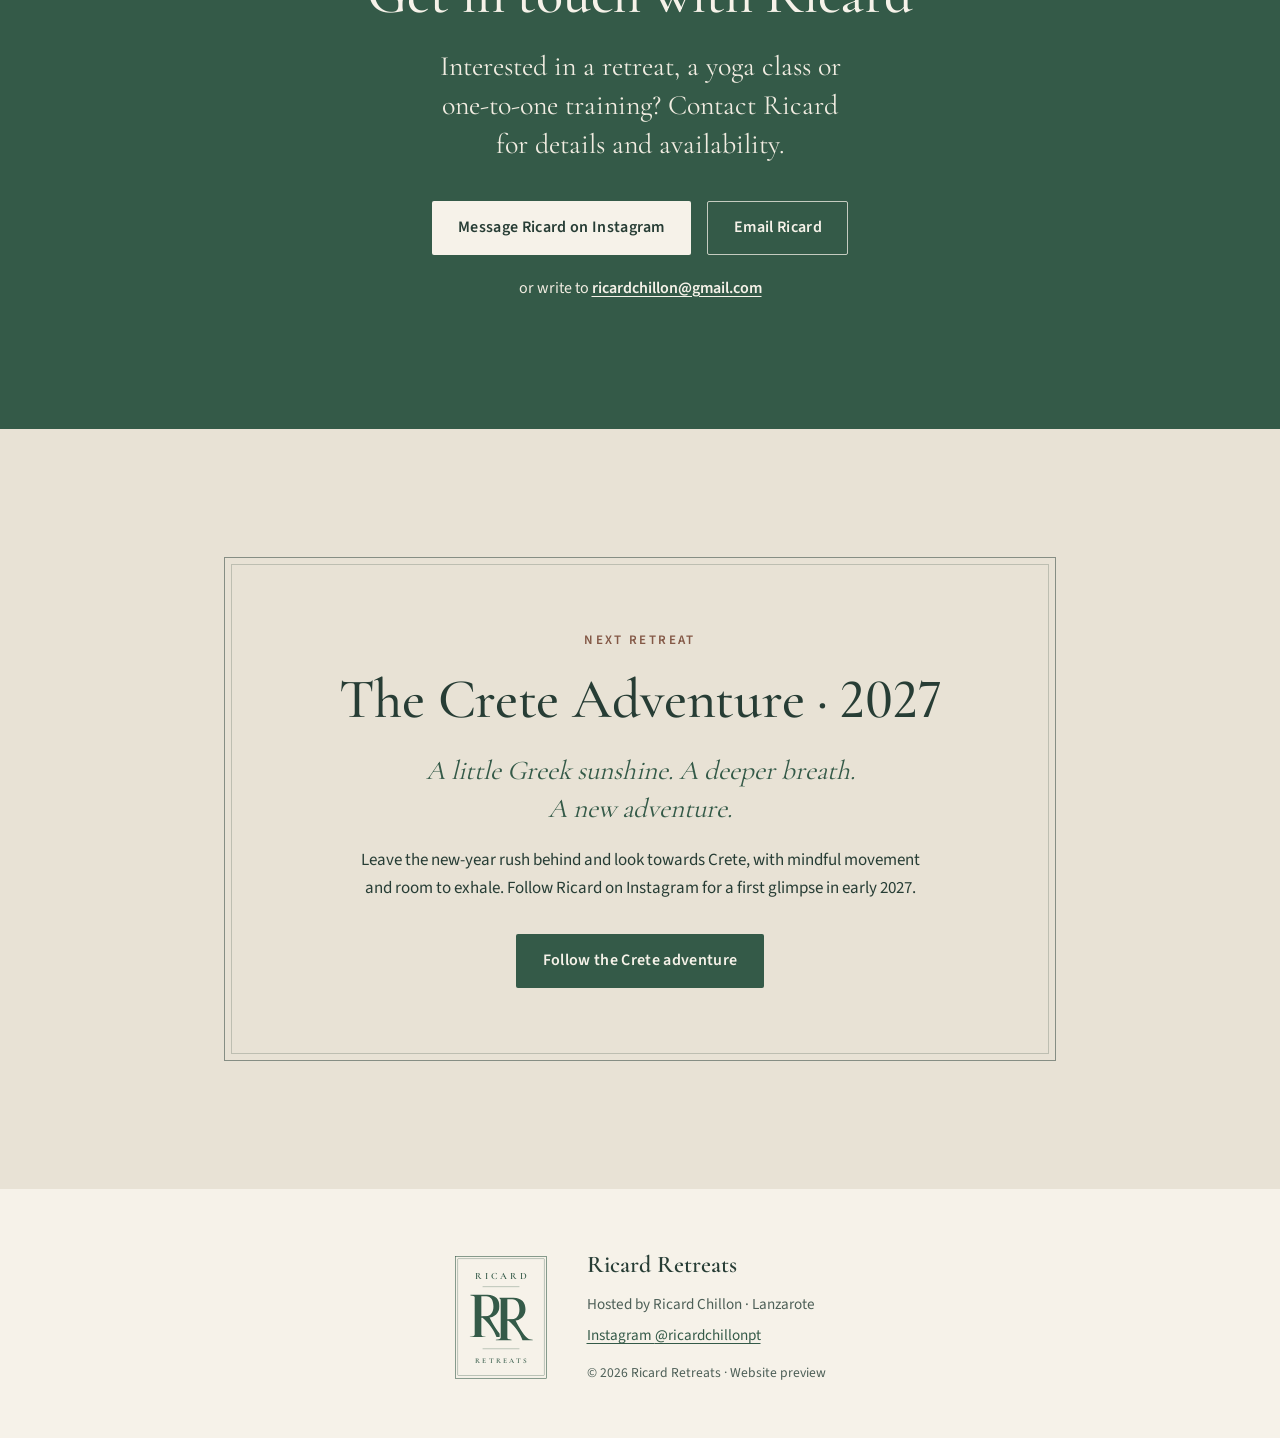
==== commit bc32a788: "Navigation: five categories (Retreats submenu with Lanzarote and Crete, Yoga Classes, Personal Train" ====
--- a/index.html
+++ b/index.html
@@ -1,5 +1,5 @@
 <!DOCTYPE html>
-<html lang="en-GB" data-asset-version="202610200946">
+<html lang="en-GB" data-asset-version="202610201000">
 <head>
   <meta charset="utf-8">
   <meta name="viewport" content="width=device-width, initial-scale=1">
@@ -24,10 +24,10 @@
   <meta name="twitter:image" content="https://ricard-retreats.github.io/assets/images/og-cover.jpg">
   <!-- META:END -->
   <meta name="theme-color" content="#345a48">
-  <link rel="icon" href="favicon.svg?v=202610200946" type="image/svg+xml">
+  <link rel="icon" href="favicon.svg?v=202610201000" type="image/svg+xml">
   <link rel="preload" href="assets/fonts/cormorant-garamond-latin-500-normal.woff2" as="font" type="font/woff2" crossorigin>
-  <link rel="stylesheet" href="css/styles.css?v=202610200946">
-  <script src="site-config.js?v=202610200946"></script>
+  <link rel="stylesheet" href="css/styles.css?v=202610201000">
+  <script src="site-config.js?v=202610201000"></script>
 </head>
 <body id="top">
   <svg width="0" height="0" style="position:absolute" aria-hidden="true" focusable="false">
@@ -51,16 +51,27 @@
         <span class="nav-toggle-label">Menu</span>
       </button>
       <nav class="site-nav" id="site-nav" aria-label="Main">
-        <ul>
-          <li><a href="#experience">Experience</a></li>
-          <li><a href="#host">Ricard</a></li>
-          <li class="nav-desktop-only"><a href="#london-yoga">London</a></li>
-          <li class="nav-mobile-only"><a href="#london-yoga">London yoga</a></li>
-          <li class="nav-mobile-only"><a href="#personal-training">Personal training</a></li>
-          <li><a href="#villa">The villa</a></li>
-          <li><a href="#food">Food</a></li>
-          <li><a href="#details">Details</a></li>
-          <li><a class="nav-cta" href="#enquire">Enquire</a></li>
+        <ul class="nav-list">
+          <li class="nav-item nav-has-sub">
+            <button class="nav-sub-toggle" id="retreats-toggle" type="button" aria-expanded="false" aria-controls="retreats-menu"><span data-bind="nav.retreats">Retreats</span><span class="nav-chev" aria-hidden="true"></span></button>
+            <div class="nav-sub" id="retreats-menu" hidden>
+              <p class="nav-sub-label" data-bind="nav.lanzaroteGroup">Lanzarote · 5–10 Nov 2026</p>
+              <ul class="nav-sub-list">
+                <li><a class="nav-sub-parent" href="#lanzarote" data-bind="nav.lanzarote">Lanzarote retreat</a></li>
+                <li class="nav-sub-child"><a href="#experience" data-bind="nav.experience">The experience</a></li>
+                <li class="nav-sub-child"><a href="#villa" data-bind="nav.villa">The villa</a></li>
+                <li class="nav-sub-child"><a href="#food" data-bind="nav.food">Food</a></li>
+                <li class="nav-sub-child"><a href="#details" data-bind="nav.details">Dates &amp; details</a></li>
+              </ul>
+              <ul class="nav-sub-list nav-sub-sep">
+                <li><a class="nav-sub-parent" href="#crete" data-bind="nav.crete">Crete Adventure · 2027</a></li>
+              </ul>
+            </div>
+          </li>
+          <li class="nav-item"><a href="#london-yoga" data-bind="nav.yoga">Yoga Classes</a></li>
+          <li class="nav-item"><a href="#personal-training" data-bind="nav.training">Personal Training</a></li>
+          <li class="nav-item"><a href="#host" data-bind="nav.about">About Ricard</a></li>
+          <li class="nav-item"><a class="nav-cta" href="#enquire" data-bind="nav.contact">Contact</a></li>
         </ul>
       </nav>
     </div>
@@ -68,7 +79,7 @@
 
   <main id="main">
     <!-- HERO -->
-    <section class="hero" aria-labelledby="hero-title">
+    <section class="hero" id="lanzarote" aria-labelledby="hero-title">
       <div class="container hero-grid">
         <div class="hero-text">
           <p class="eyebrow" data-bind="eyebrow">Lanzarote · 5–10 November 2026</p>
@@ -86,8 +97,8 @@
         </div>
         <figure class="hero-figure">
           <picture>
-            <source type="image/webp" srcset="assets/images/hero-room-sea.webp?v=202610200946" data-bind-srcset="images.hero.webp">
-            <img src="assets/images/hero-room-sea.jpg?v=202610200946" data-bind-src="images.hero.jpg" data-bind-alt="images.hero.alt" width="464" height="620" alt="A bright room at the villa, with two chairs by sheer curtains and glass doors opening onto a view of the sea" fetchpriority="high">
+            <source type="image/webp" srcset="assets/images/hero-room-sea.webp?v=202610201000" data-bind-srcset="images.hero.webp">
+            <img src="assets/images/hero-room-sea.jpg?v=202610201000" data-bind-src="images.hero.jpg" data-bind-alt="images.hero.alt" width="464" height="620" alt="A bright room at the villa, with two chairs by sheer curtains and glass doors opening onto a view of the sea" fetchpriority="high">
           </picture>
           <figcaption data-bind="images.hero.caption">Sea view from one of the villa's rooms</figcaption>
         </figure>
@@ -165,8 +176,8 @@
       <div class="container london-grid">
         <figure class="london-figure">
           <picture>
-            <source type="image/webp" srcset="assets/images/oval-studio.webp?v=202610200946" data-bind-srcset="londonYoga.image.webp">
-            <img src="assets/images/oval-studio.jpg?v=202610200946" data-bind-src="londonYoga.image.jpg" data-bind-alt="londonYoga.image.alt" width="900" height="1125" loading="lazy" decoding="async" alt="The empty yoga studio at Fison Fitness in Oval, London: mats, bolsters and blocks on a warm wooden floor under woven pendant lights">
+            <source type="image/webp" srcset="assets/images/oval-studio.webp?v=202610201000" data-bind-srcset="londonYoga.image.webp">
+            <img src="assets/images/oval-studio.jpg?v=202610201000" data-bind-src="londonYoga.image.jpg" data-bind-alt="londonYoga.image.alt" width="900" height="1125" loading="lazy" decoding="async" alt="The empty yoga studio at Fison Fitness in Oval, London: mats, bolsters and blocks on a warm wooden floor under woven pendant lights">
           </picture>
           <figcaption data-bind="londonYoga.image.caption">The studio at Fison Fitness, Oval, London</figcaption>
         </figure>
@@ -237,19 +248,19 @@
         <div class="gallery" id="gallery">
           <!-- GALLERY:START -->
           <figure class="g-item">
-            <picture><source type="image/webp" srcset="assets/images/villa-studio-sea.webp?v=202610200946"><img style="object-position: 50% 50%" src="assets/images/villa-studio-sea.jpg?v=202610200946" width="464" height="348" loading="lazy" alt="The yoga studio: a mat on a pale wooden floor in front of wide glass doors, with the sea beyond"></picture>
+            <picture><source type="image/webp" srcset="assets/images/villa-studio-sea.webp?v=202610201000"><img style="object-position: 50% 50%" src="assets/images/villa-studio-sea.jpg?v=202610201000" width="464" height="348" loading="lazy" alt="The yoga studio: a mat on a pale wooden floor in front of wide glass doors, with the sea beyond"></picture>
             <figcaption>The yoga studio, looking out to the sea</figcaption>
           </figure>
           <figure class="g-item">
-            <picture><source type="image/webp" srcset="assets/images/villa-living-sea.webp?v=202610200946"><img style="object-position: 50% 50%" src="assets/images/villa-living-sea.jpg?v=202610200946" width="464" height="348" loading="lazy" alt="Dining area with a long table and chairs in front of glass doors that open towards the sea"></picture>
+            <picture><source type="image/webp" srcset="assets/images/villa-living-sea.webp?v=202610201000"><img style="object-position: 50% 50%" src="assets/images/villa-living-sea.jpg?v=202610201000" width="464" height="348" loading="lazy" alt="Dining area with a long table and chairs in front of glass doors that open towards the sea"></picture>
             <figcaption>Dining and living space, with the sea beyond</figcaption>
           </figure>
           <figure class="g-item">
-            <picture><source type="image/webp" srcset="assets/images/villa-lounge.webp?v=202610200946"><img style="object-position: 50% 50%" src="assets/images/villa-lounge.jpg?v=202610200946" width="464" height="348" loading="lazy" alt="The communal lounge, with deep sofas and striped cushions beneath hanging plants"></picture>
+            <picture><source type="image/webp" srcset="assets/images/villa-lounge.webp?v=202610201000"><img style="object-position: 50% 50%" src="assets/images/villa-lounge.jpg?v=202610201000" width="464" height="348" loading="lazy" alt="The communal lounge, with deep sofas and striped cushions beneath hanging plants"></picture>
             <figcaption>The communal lounge</figcaption>
           </figure>
           <figure class="g-item">
-            <picture><source type="image/webp" srcset="assets/images/villa-bedroom.webp?v=202610200946"><img style="object-position: 50% 50%" src="assets/images/villa-bedroom.jpg?v=202610200946" width="576" height="432" loading="lazy" alt="A bedroom with white linen, a bedside lamp, a wooden headboard and a built-in wardrobe"></picture>
+            <picture><source type="image/webp" srcset="assets/images/villa-bedroom.webp?v=202610201000"><img style="object-position: 50% 50%" src="assets/images/villa-bedroom.jpg?v=202610201000" width="576" height="432" loading="lazy" alt="A bedroom with white linen, a bedside lamp, a wooden headboard and a built-in wardrobe"></picture>
             <figcaption>One of the bedrooms</figcaption>
           </figure>
           <!-- GALLERY:END -->
@@ -310,7 +321,7 @@
           </details>
           <details>
             <summary>How do I ask about joining?</summary>
-            <p>Message Ricard on Instagram at <a href="https://www.instagram.com/ricardchillonpt/" data-bind-href="contact.instagramUrl" target="_blank" rel="noopener noreferrer" data-bind="contact.instagramHandle">@ricardchillonpt</a><span id="faq-email" data-email-only> or email <a data-email-link href="mailto:ricardchillon@gmail.com?subject=Lanzarote%20retreat%20enquiry" data-bind="contact.email">ricardchillon@gmail.com</a></span> to ask about availability, rooms, payment or anything else.</p>
+            <p>Message Ricard on Instagram at <a href="https://www.instagram.com/ricardchillonpt/" data-bind-href="contact.instagramUrl" target="_blank" rel="noopener noreferrer" data-bind="contact.instagramHandle">@ricardchillonpt</a><span id="faq-email" data-email-only> or email <a href="mailto:ricardchillon@gmail.com?subject=Lanzarote%20retreat%20enquiry" data-bind-href="contact.retreatEmailHref" data-bind="contact.email">ricardchillon@gmail.com</a></span> to ask about availability, rooms, payment or anything else.</p>
           </details>
         </div>
       </div>
@@ -320,13 +331,13 @@
     <section class="section section-dark" id="enquire" aria-labelledby="enquire-title">
       <div class="container contact-inner">
         <p class="eyebrow eyebrow-light" data-bind="eyebrow">Lanzarote · 5–10 November 2026</p>
-        <h2 id="enquire-title" data-bind="contact.heading">Ask Ricard about joining</h2>
-        <p class="contact-intro" data-bind="contact.intro">Thinking of joining us? Message Ricard to ask about availability, rooms or anything you'd like to know.</p>
+        <h2 id="enquire-title" data-bind="contact.heading">Get in touch with Ricard</h2>
+        <p class="contact-intro" data-bind="contact.intro">Interested in a retreat, a yoga class or one-to-one training? Contact Ricard for details and availability.</p>
         <p class="contact-actions">
           <a class="button button-light" id="instagram-link" href="https://www.instagram.com/ricardchillonpt/" data-bind-href="contact.instagramUrl" target="_blank" rel="noopener noreferrer"><span data-bind="contact.ctaLabel">Message Ricard on Instagram</span><span class="visually-hidden"> (opens in a new tab)</span></a>
-          <a class="button button-outline-light" id="email-link" data-email-only data-email-link href="mailto:ricardchillon@gmail.com?subject=Lanzarote%20retreat%20enquiry"><span data-bind="contact.emailLabel">Email Ricard</span></a>
+          <a class="button button-outline-light" id="email-link" data-email-only data-email-link href="mailto:ricardchillon@gmail.com?subject=Website%20enquiry"><span data-bind="contact.emailLabel">Email Ricard</span></a>
         </p>
-        <p class="contact-email" id="contact-email" data-email-only>or write to <a data-email-link href="mailto:ricardchillon@gmail.com?subject=Lanzarote%20retreat%20enquiry" data-bind="contact.email">ricardchillon@gmail.com</a></p>
+        <p class="contact-email" id="contact-email" data-email-only>or write to <a data-email-link href="mailto:ricardchillon@gmail.com?subject=Website%20enquiry" data-bind="contact.email">ricardchillon@gmail.com</a></p>
 
         <!-- Enquiry form: stays hidden until contact.formEndpoint is set in site-config.js -->
         <form class="interest-form" id="interest-form" hidden novalidate>
@@ -353,7 +364,8 @@
     </section>
 
     <!-- NEXT RETREAT -->
-    <section class="section next-retreat" id="next-retreat" aria-labelledby="next-title">
+    <section class="section next-retreat" id="crete" aria-labelledby="next-title">
+      <span id="next-retreat" class="anchor-alias" aria-hidden="true"></span>
       <div class="container">
         <div class="next-frame">
           <p class="eyebrow" data-bind="futureTeaser.eyebrow">Next retreat</p>
@@ -386,6 +398,6 @@
     </div>
   </footer>
 
-  <script src="js/main.js?v=202610200946"></script>
+  <script src="js/main.js?v=202610201000"></script>
 </body>
 </html>
--- a/css/styles.css
+++ b/css/styles.css
@@ -82,6 +82,7 @@
 html { -webkit-text-size-adjust: 100%; scroll-behavior: smooth; }
 /* Keep anchored headings clear of the sticky header (4.5rem tall) plus 16px */
 main [id], section[id] { scroll-margin-top: calc(4.5rem + 16px); }
+.anchor-alias { position: absolute; }
 @media (prefers-reduced-motion: reduce) {
   html { scroll-behavior: auto; }
   *, *::before, *::after { transition: none !important; animation: none !important; }
@@ -172,21 +173,44 @@
 .nav-toggle[aria-expanded="true"] .nav-toggle-bars::before { top: 0; transform: rotate(45deg); }
 .nav-toggle[aria-expanded="true"] .nav-toggle-bars::after { top: 0; transform: rotate(-45deg); }
 
-.site-nav { display: none; position: absolute; left: 0; right: 0; top: 100%; background: var(--ivory); border-bottom: 1px solid var(--rule); }
+.site-nav { display: none; position: absolute; left: 0; right: 0; top: 100%; background: var(--ivory); border-bottom: 1px solid var(--rule); max-height: calc(100vh - 4.5rem); max-height: calc(100dvh - 4.5rem); overflow-y: auto; overscroll-behavior: contain; }
 .site-nav.is-open { display: block; }
-.site-nav ul { list-style: none; margin: 0; padding: 0.5rem var(--gutter) 1.25rem; }
-.site-nav li a { display: block; padding: 0.8rem 0; border-bottom: 1px solid var(--rule); color: var(--charcoal); text-decoration: none; font-weight: 500; }
-.site-nav li:last-child a { border-bottom: 0; }
+.site-nav ul { list-style: none; margin: 0; padding: 0; }
+.nav-list { padding: 0.5rem var(--gutter) 1.25rem !important; }
+.nav-item > a, .nav-sub-toggle {
+  display: flex; align-items: center; justify-content: space-between; width: 100%;
+  padding: 0.85rem 0; border: 0; border-bottom: 1px solid var(--rule); background: none;
+  color: var(--charcoal); text-decoration: none; font: 500 1.0625rem var(--sans); text-align: left; cursor: pointer;
+}
+.nav-item:last-child > a { border-bottom: 0; }
 .site-nav .nav-cta { color: var(--sea); font-weight: 700; }
+.nav-chev { width: 0.5rem; height: 0.5rem; border-right: 1.5px solid currentColor; border-bottom: 1.5px solid currentColor; transform: rotate(45deg) translateY(-2px); margin: 0 0.35rem 0 0.6rem; transition: transform .2s ease; flex: none; }
+.nav-sub-toggle[aria-expanded="true"] .nav-chev { transform: rotate(-135deg) translateY(-1px); }
+.nav-sub { padding: 0.6rem 0 0.9rem; border-bottom: 1px solid var(--rule); }
+.nav-sub-label { margin: 0 0 0.3rem; font-size: 0.75rem; font-weight: 600; letter-spacing: 0.16em; text-transform: uppercase; color: var(--terracotta-text); }
+.nav-sub-list a { display: block; padding: 0.5rem 0; color: var(--charcoal); text-decoration: none; font-weight: 500; }
+.nav-sub-parent { font-family: var(--serif); font-size: 1.2rem; font-weight: 600 !important; color: var(--sea) !important; }
+.nav-sub-child { margin-left: 0.35rem; padding-left: 0.9rem; border-left: 1px solid var(--rule-strong); }
+.nav-sub-child a { padding: 0.4rem 0; font-size: 0.98rem; }
+.nav-sub-sep { margin-top: 0.7rem !important; padding-top: 0.6rem !important; border-top: 1px solid var(--rule); }
+.site-nav a:hover, .nav-sub-toggle:hover { color: var(--sea); }
 
 @media (min-width: 900px) {
   .nav-toggle { display: none; }
-  .site-nav { display: block; position: static; background: none; border: 0; }
-  .site-nav ul { display: flex; align-items: center; gap: 1.9rem; padding: 0; }
-  .site-nav li a { padding: 0.3rem 0; border: 0; font-size: 0.95rem; }
-  .site-nav li a:hover { color: var(--sea); text-decoration: underline; }
+  .site-nav { display: block; position: static; background: none; border: 0; max-height: none; overflow: visible; }
+  .nav-list { display: flex; align-items: center; gap: clamp(1.1rem, 2vw, 1.9rem); padding: 0 !important; }
+  .nav-item { position: relative; }
+  .nav-item > a, .nav-sub-toggle { width: auto; padding: 0.3rem 0; border: 0; font-size: 0.95rem; white-space: nowrap; }
+  .nav-item > a:hover { text-decoration: underline; }
   .site-nav .nav-cta { border: 1px solid var(--sea) !important; padding: 0.5rem 1.1rem !important; border-radius: 2px; }
   .site-nav .nav-cta:hover { background: var(--sea); color: var(--ivory) !important; text-decoration: none !important; }
+  .nav-sub {
+    position: absolute; top: calc(100% + 0.9rem); left: -1.25rem; z-index: 60; width: 17.5rem;
+    padding: 1.1rem 1.25rem 1rem; background: var(--ivory); border: 1px solid var(--rule-strong); border-radius: var(--radius);
+    box-shadow: 0 12px 30px rgba(39, 61, 53, 0.12);
+  }
+  .nav-sub-list a { white-space: nowrap; }
+  .nav-sub-list a:hover { text-decoration: underline; }
   .brand-mark { height: 46px; }
 }
 
@@ -274,13 +298,6 @@
 .gallery img { width: 100%; aspect-ratio: 4 / 3; object-fit: cover; object-position: 50% 50%; border-radius: var(--radius); }
 @media (min-width: 640px) {
   .gallery { grid-template-columns: repeat(2, minmax(0, 1fr)); gap: 2.25rem 1.75rem; }
-}
-
-/* Nav: one "London" link on desktop, both services listed in the mobile menu */
-.nav-desktop-only { display: none; }
-@media (min-width: 900px) {
-  .nav-desktop-only { display: list-item; }
-  .nav-mobile-only { display: none; }
 }
 
 /* London yoga: compact image + text */
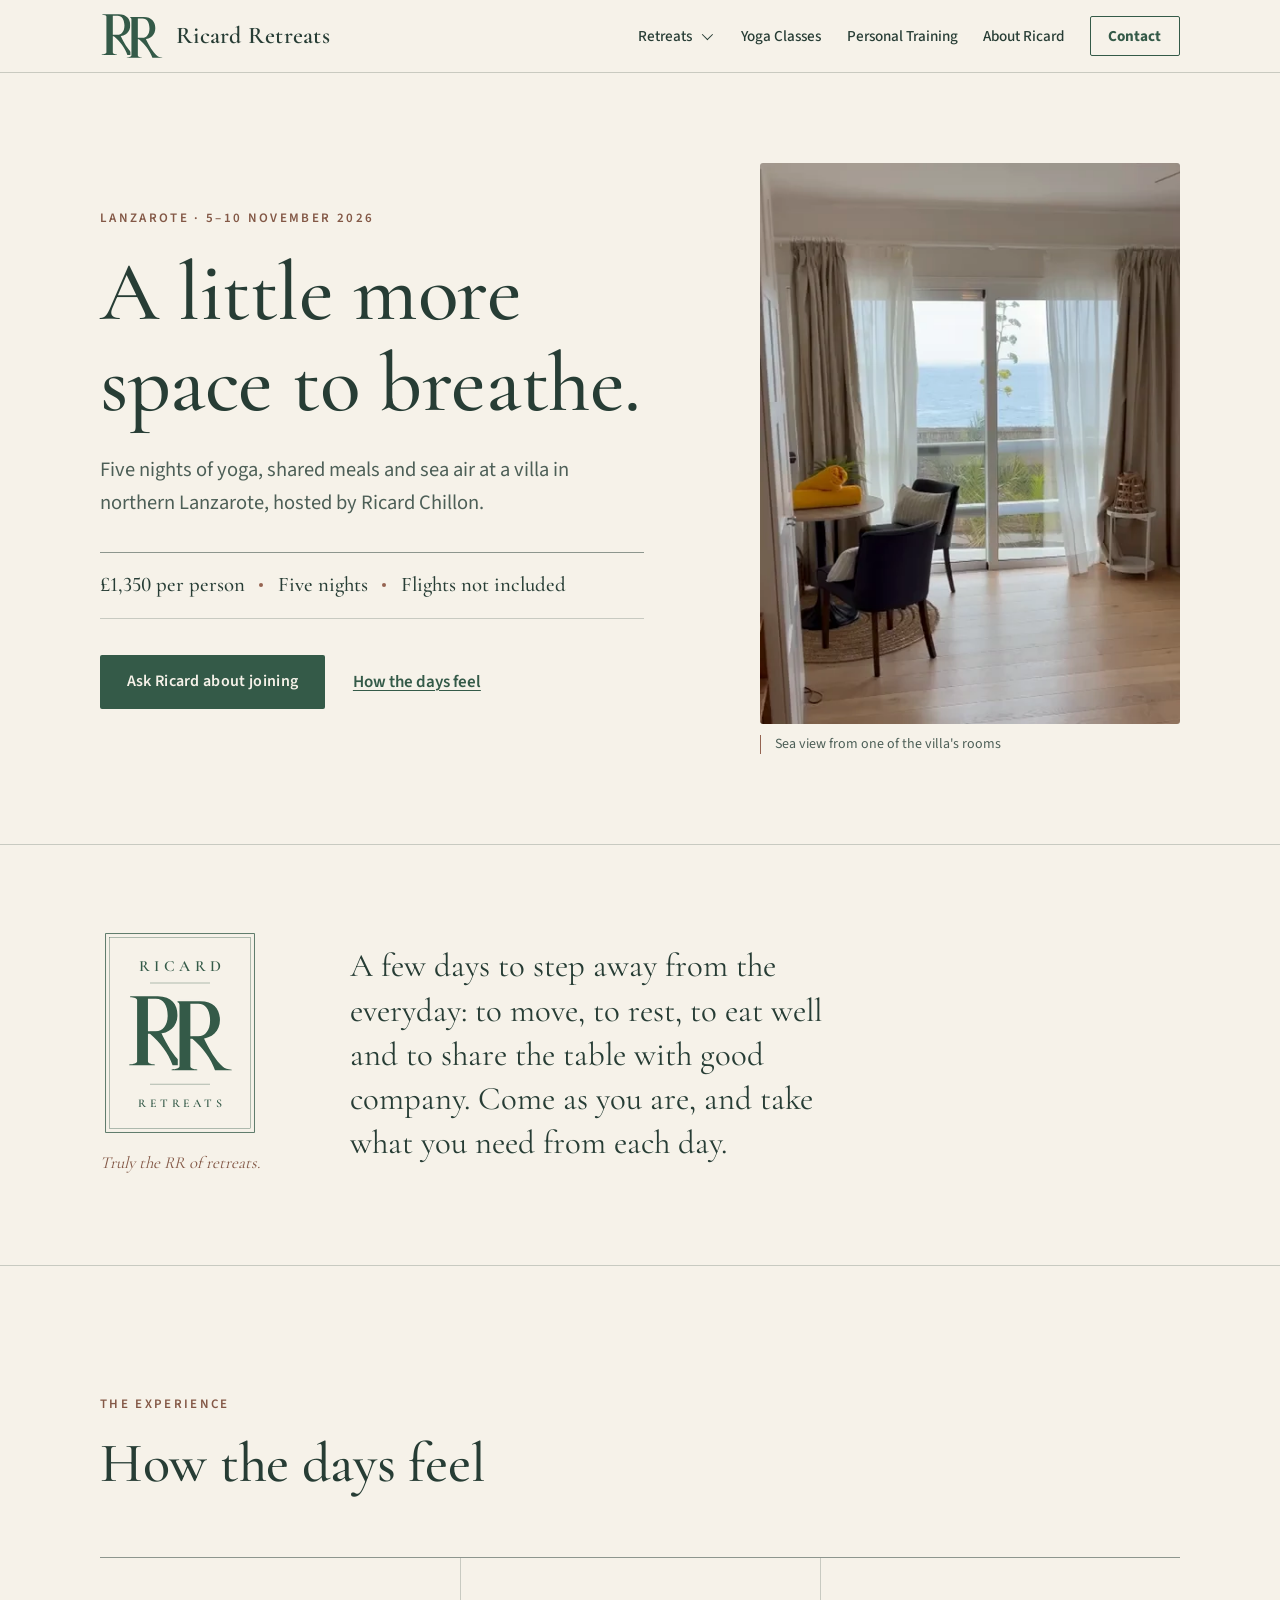
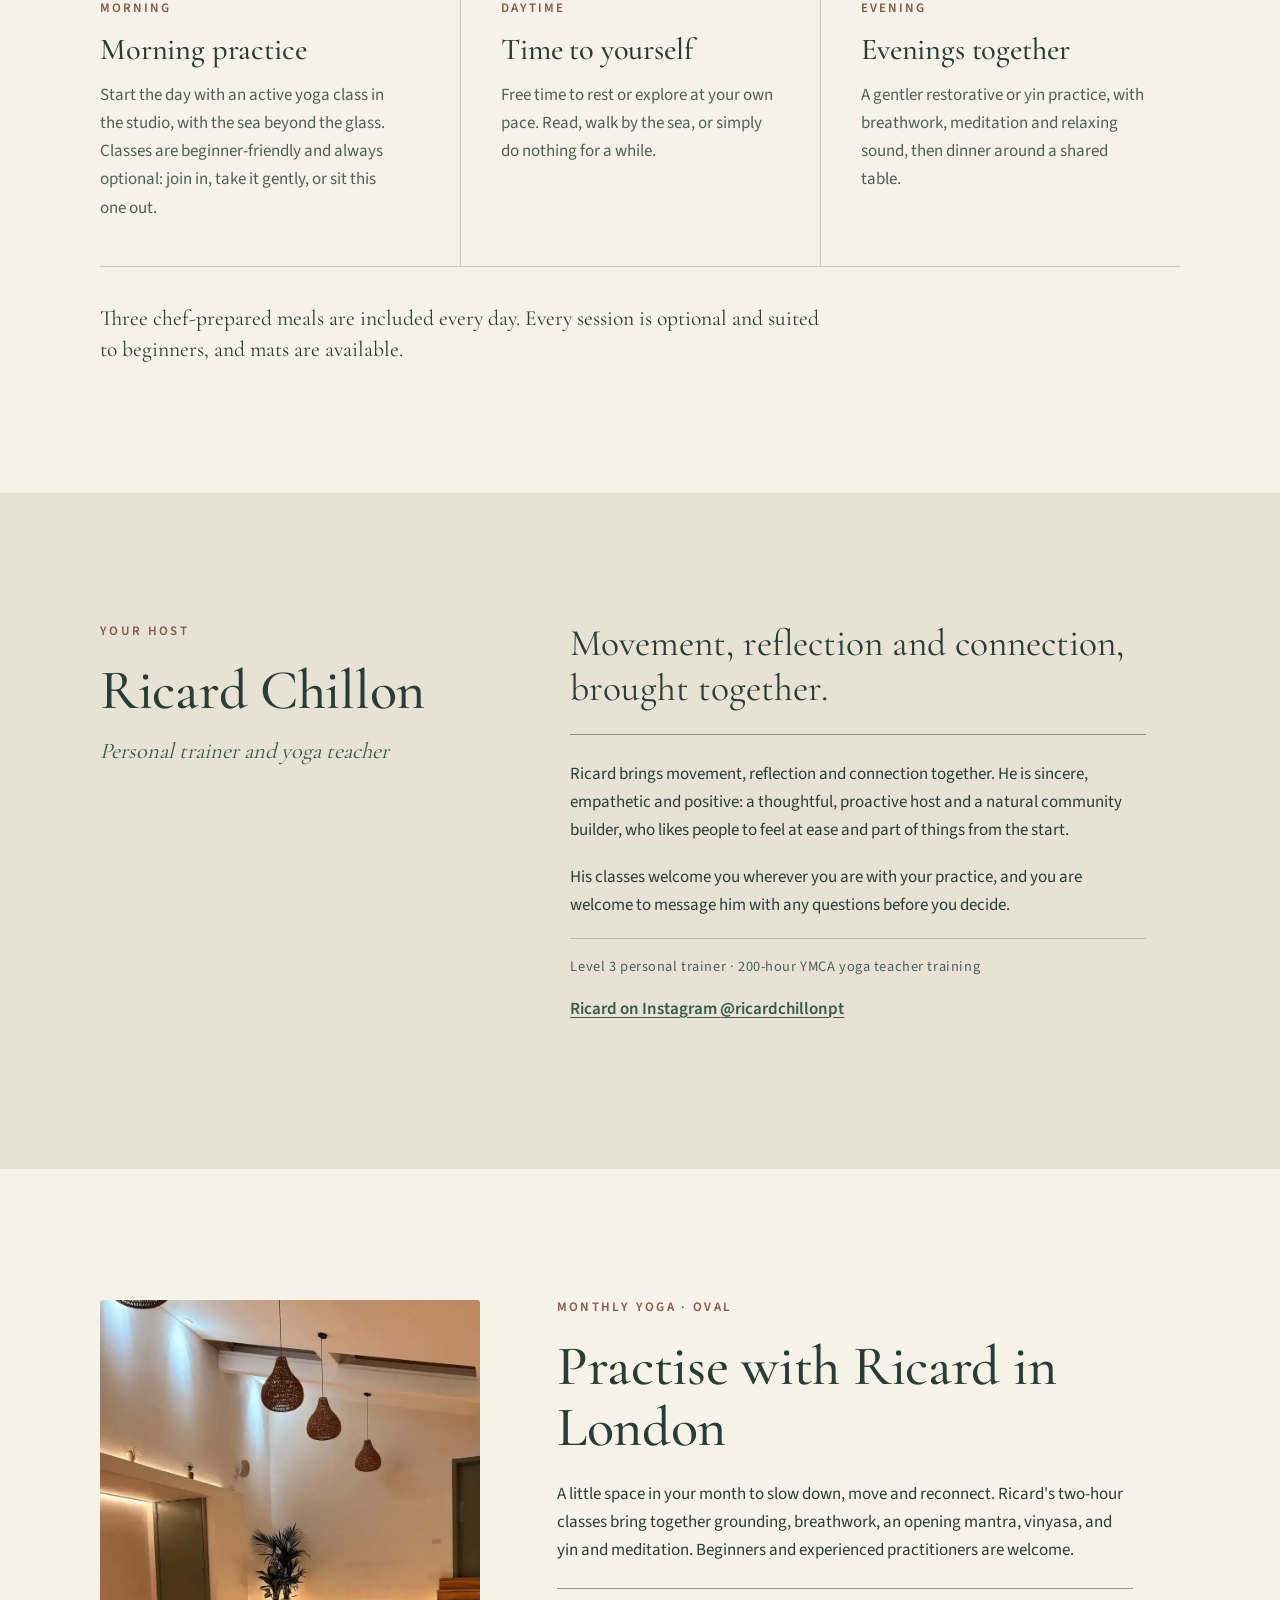
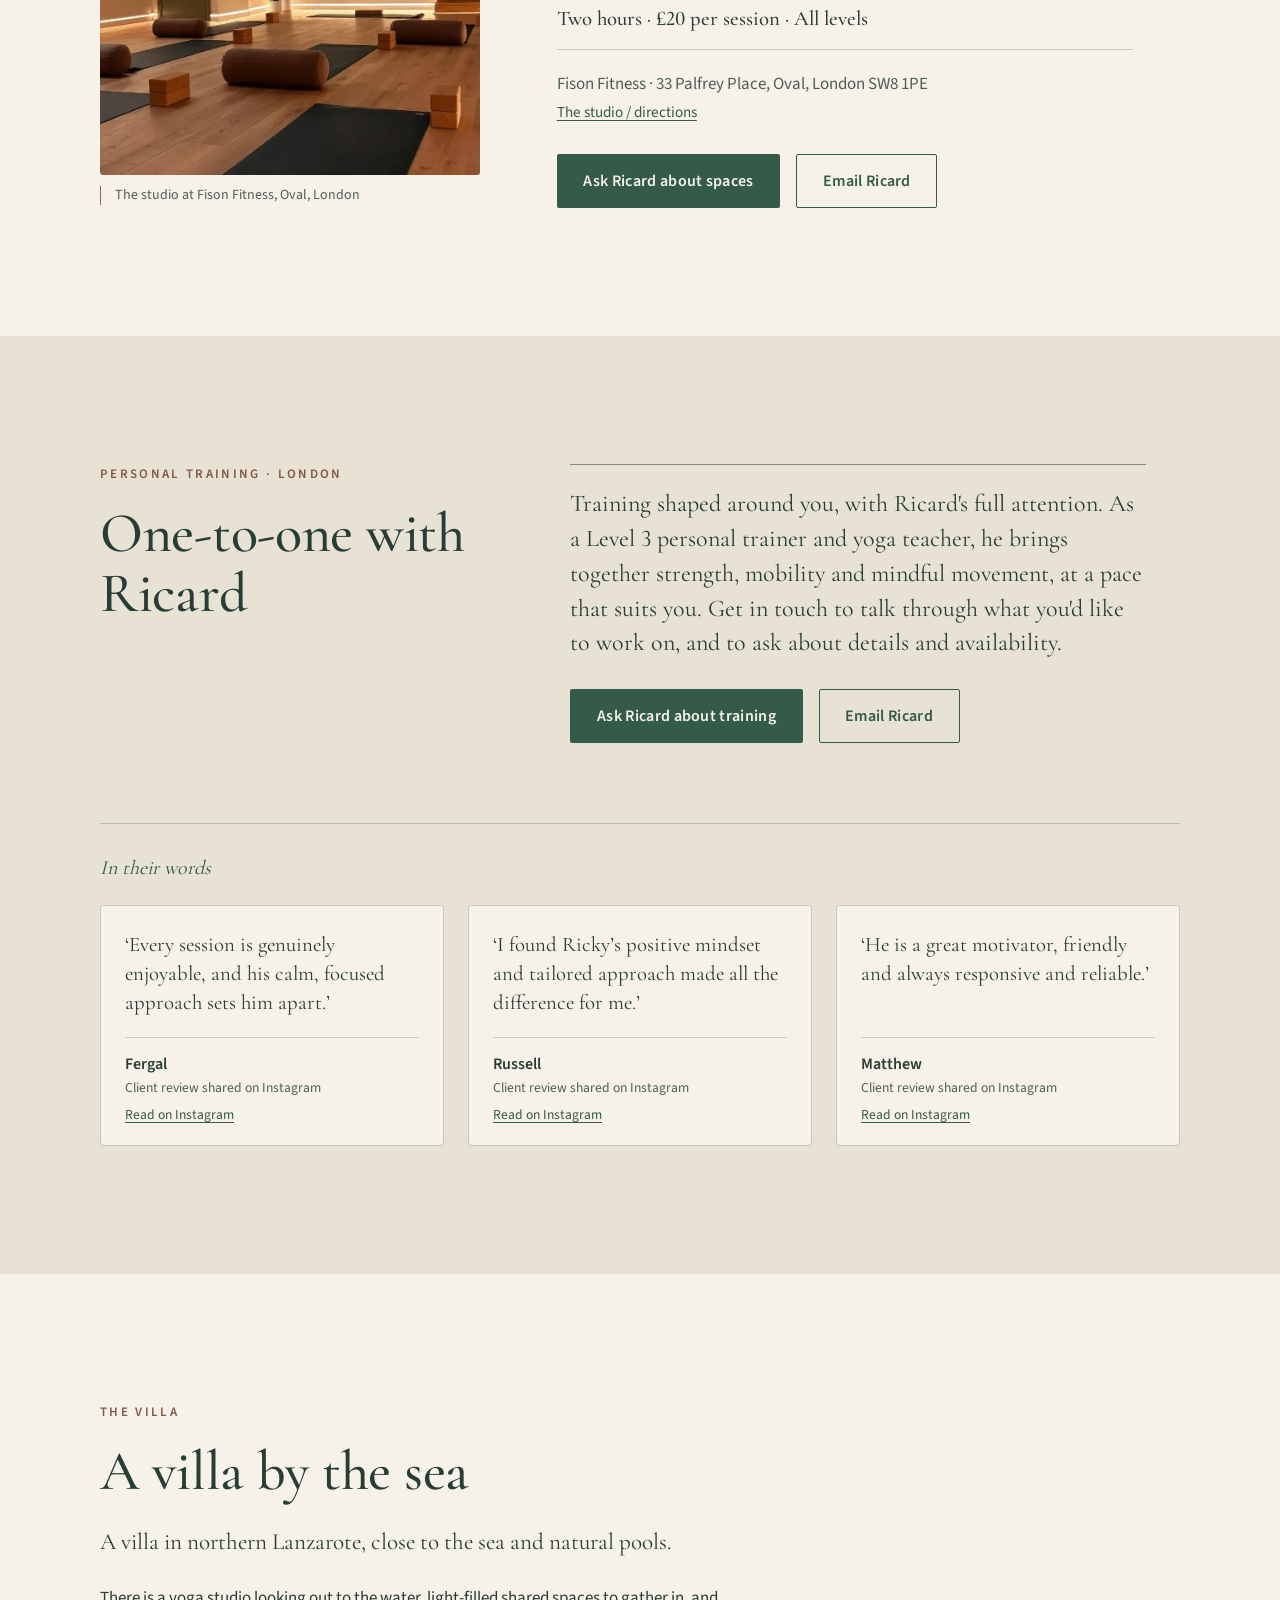
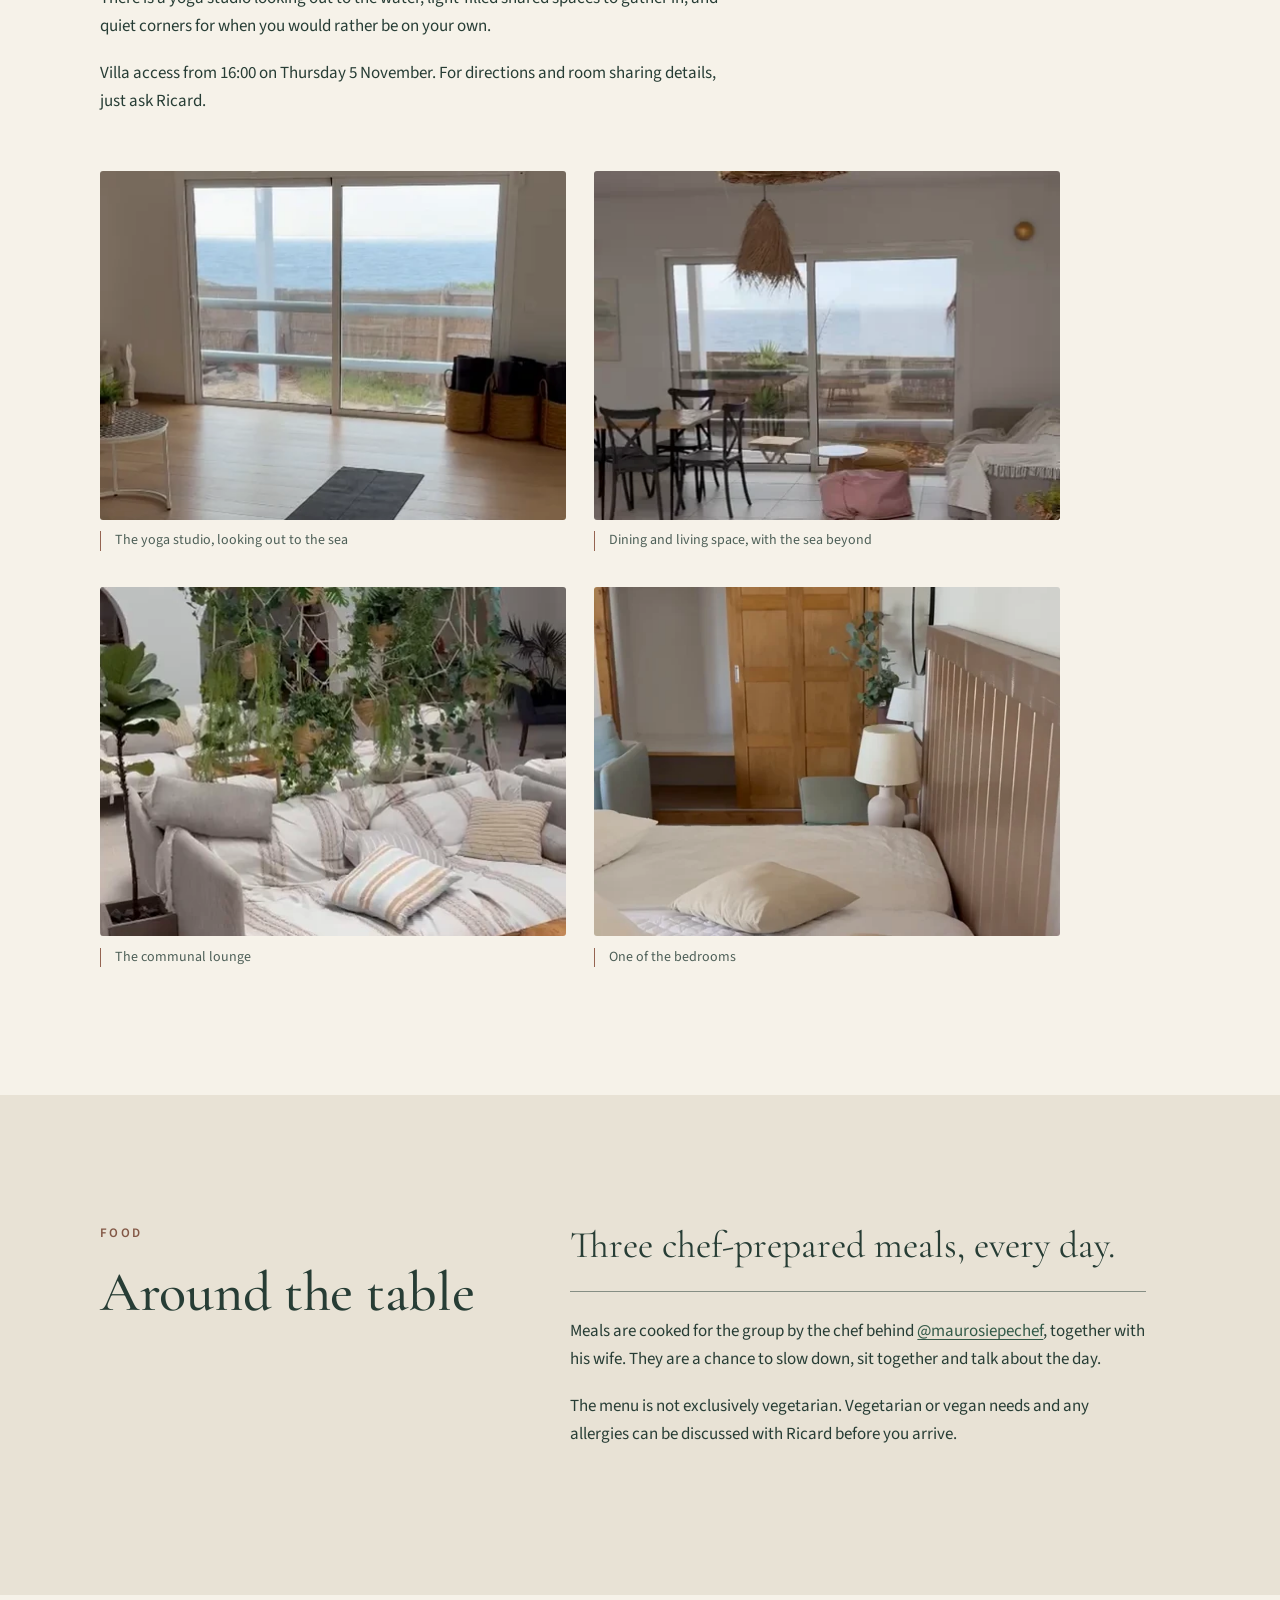
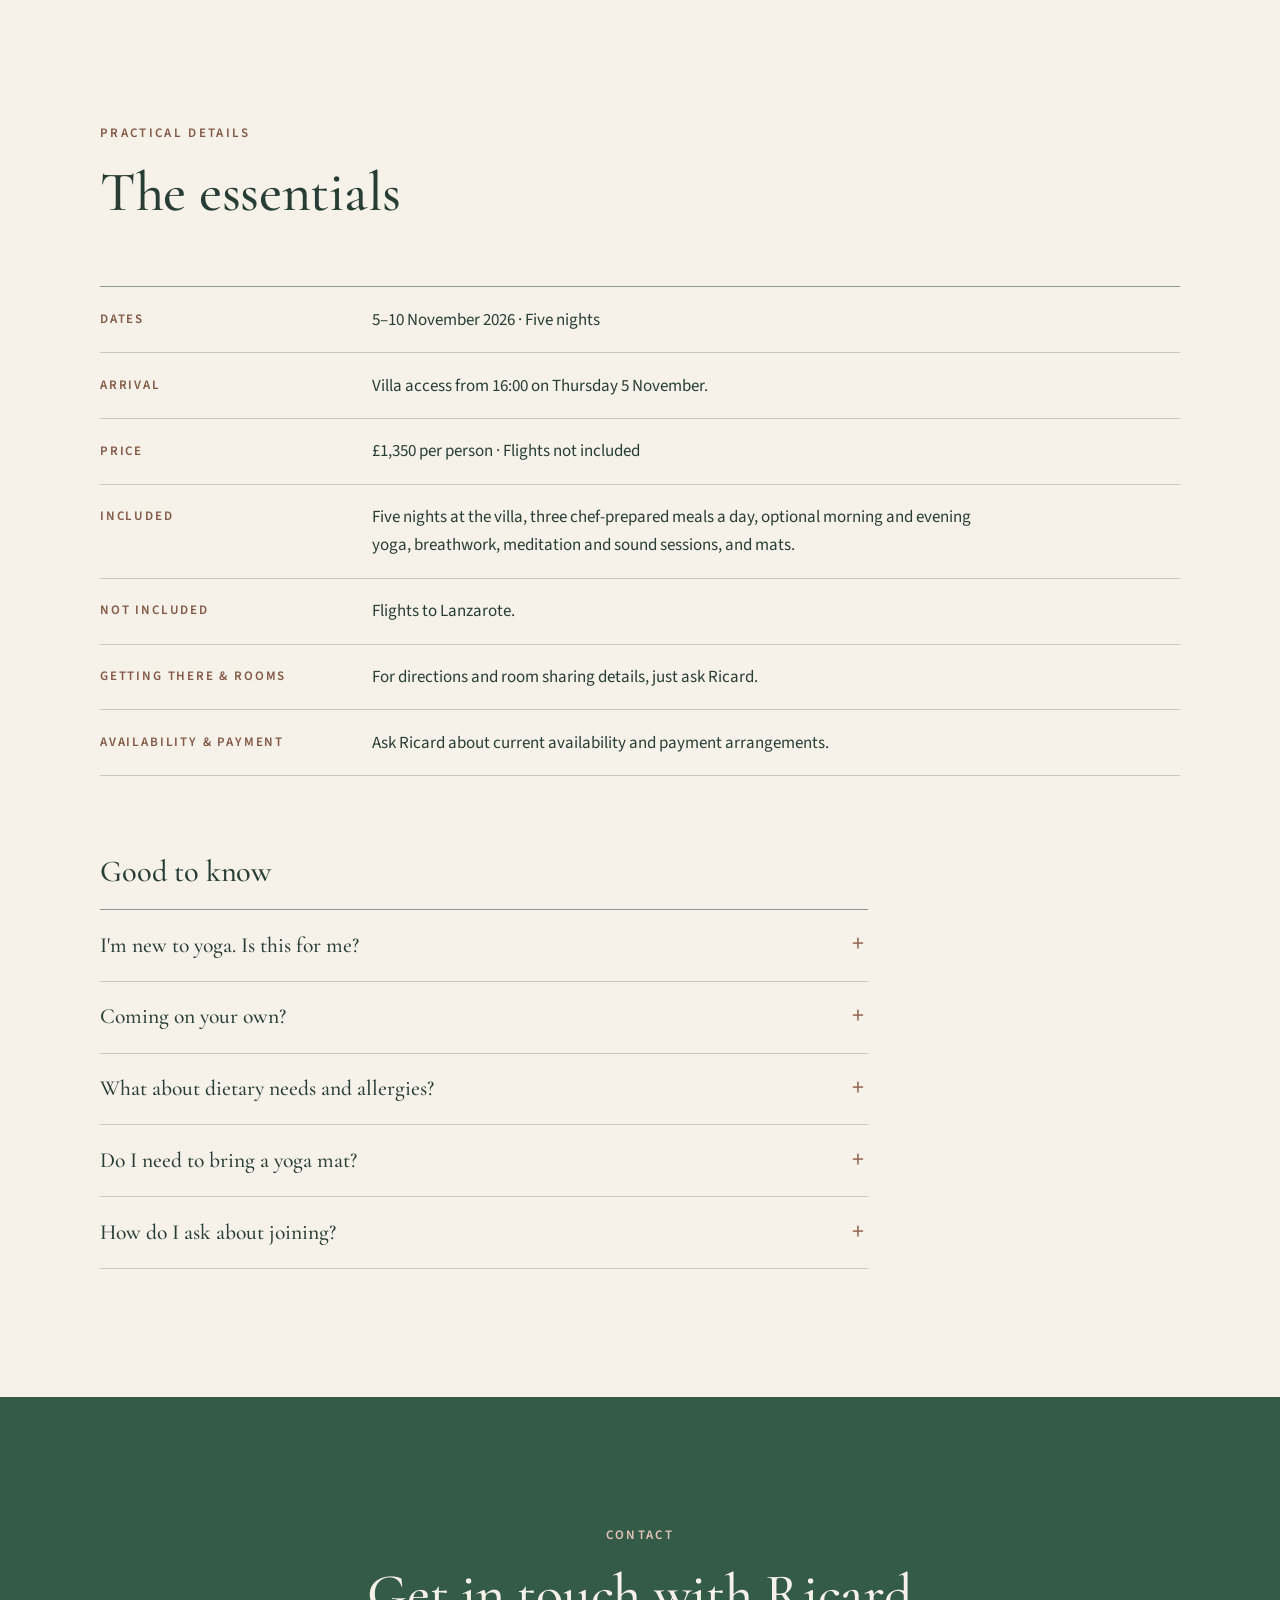
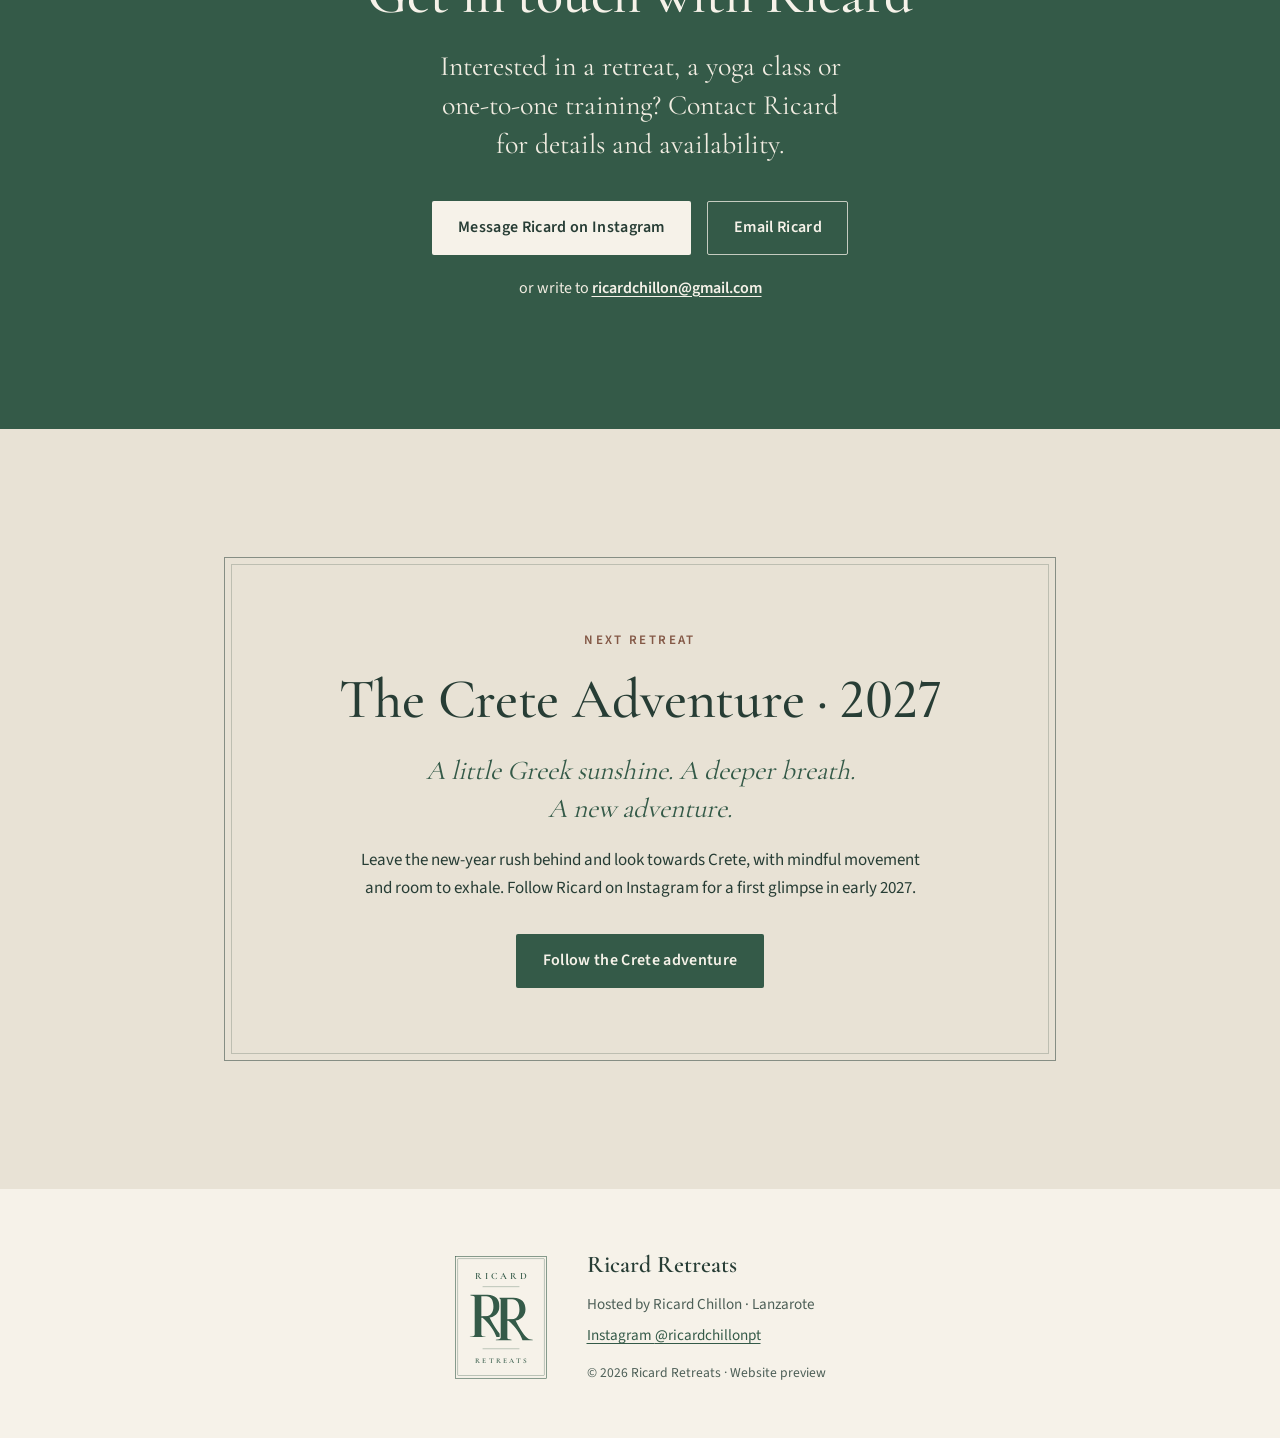
==== commit bb9226bb: "Contact section label: Contact; bump assetVersion" ====
--- a/index.html
+++ b/index.html
@@ -1,5 +1,5 @@
 <!DOCTYPE html>
-<html lang="en-GB" data-asset-version="202610201000">
+<html lang="en-GB" data-asset-version="202610201004">
 <head>
   <meta charset="utf-8">
   <meta name="viewport" content="width=device-width, initial-scale=1">
@@ -24,10 +24,10 @@
   <meta name="twitter:image" content="https://ricard-retreats.github.io/assets/images/og-cover.jpg">
   <!-- META:END -->
   <meta name="theme-color" content="#345a48">
-  <link rel="icon" href="favicon.svg?v=202610201000" type="image/svg+xml">
+  <link rel="icon" href="favicon.svg?v=202610201004" type="image/svg+xml">
   <link rel="preload" href="assets/fonts/cormorant-garamond-latin-500-normal.woff2" as="font" type="font/woff2" crossorigin>
-  <link rel="stylesheet" href="css/styles.css?v=202610201000">
-  <script src="site-config.js?v=202610201000"></script>
+  <link rel="stylesheet" href="css/styles.css?v=202610201004">
+  <script src="site-config.js?v=202610201004"></script>
 </head>
 <body id="top">
   <svg width="0" height="0" style="position:absolute" aria-hidden="true" focusable="false">
@@ -97,8 +97,8 @@
         </div>
         <figure class="hero-figure">
           <picture>
-            <source type="image/webp" srcset="assets/images/hero-room-sea.webp?v=202610201000" data-bind-srcset="images.hero.webp">
-            <img src="assets/images/hero-room-sea.jpg?v=202610201000" data-bind-src="images.hero.jpg" data-bind-alt="images.hero.alt" width="464" height="620" alt="A bright room at the villa, with two chairs by sheer curtains and glass doors opening onto a view of the sea" fetchpriority="high">
+            <source type="image/webp" srcset="assets/images/hero-room-sea.webp?v=202610201004" data-bind-srcset="images.hero.webp">
+            <img src="assets/images/hero-room-sea.jpg?v=202610201004" data-bind-src="images.hero.jpg" data-bind-alt="images.hero.alt" width="464" height="620" alt="A bright room at the villa, with two chairs by sheer curtains and glass doors opening onto a view of the sea" fetchpriority="high">
           </picture>
           <figcaption data-bind="images.hero.caption">Sea view from one of the villa's rooms</figcaption>
         </figure>
@@ -176,8 +176,8 @@
       <div class="container london-grid">
         <figure class="london-figure">
           <picture>
-            <source type="image/webp" srcset="assets/images/oval-studio.webp?v=202610201000" data-bind-srcset="londonYoga.image.webp">
-            <img src="assets/images/oval-studio.jpg?v=202610201000" data-bind-src="londonYoga.image.jpg" data-bind-alt="londonYoga.image.alt" width="900" height="1125" loading="lazy" decoding="async" alt="The empty yoga studio at Fison Fitness in Oval, London: mats, bolsters and blocks on a warm wooden floor under woven pendant lights">
+            <source type="image/webp" srcset="assets/images/oval-studio.webp?v=202610201004" data-bind-srcset="londonYoga.image.webp">
+            <img src="assets/images/oval-studio.jpg?v=202610201004" data-bind-src="londonYoga.image.jpg" data-bind-alt="londonYoga.image.alt" width="900" height="1125" loading="lazy" decoding="async" alt="The empty yoga studio at Fison Fitness in Oval, London: mats, bolsters and blocks on a warm wooden floor under woven pendant lights">
           </picture>
           <figcaption data-bind="londonYoga.image.caption">The studio at Fison Fitness, Oval, London</figcaption>
         </figure>
@@ -248,19 +248,19 @@
         <div class="gallery" id="gallery">
           <!-- GALLERY:START -->
           <figure class="g-item">
-            <picture><source type="image/webp" srcset="assets/images/villa-studio-sea.webp?v=202610201000"><img style="object-position: 50% 50%" src="assets/images/villa-studio-sea.jpg?v=202610201000" width="464" height="348" loading="lazy" alt="The yoga studio: a mat on a pale wooden floor in front of wide glass doors, with the sea beyond"></picture>
+            <picture><source type="image/webp" srcset="assets/images/villa-studio-sea.webp?v=202610201004"><img style="object-position: 50% 50%" src="assets/images/villa-studio-sea.jpg?v=202610201004" width="464" height="348" loading="lazy" alt="The yoga studio: a mat on a pale wooden floor in front of wide glass doors, with the sea beyond"></picture>
             <figcaption>The yoga studio, looking out to the sea</figcaption>
           </figure>
           <figure class="g-item">
-            <picture><source type="image/webp" srcset="assets/images/villa-living-sea.webp?v=202610201000"><img style="object-position: 50% 50%" src="assets/images/villa-living-sea.jpg?v=202610201000" width="464" height="348" loading="lazy" alt="Dining area with a long table and chairs in front of glass doors that open towards the sea"></picture>
+            <picture><source type="image/webp" srcset="assets/images/villa-living-sea.webp?v=202610201004"><img style="object-position: 50% 50%" src="assets/images/villa-living-sea.jpg?v=202610201004" width="464" height="348" loading="lazy" alt="Dining area with a long table and chairs in front of glass doors that open towards the sea"></picture>
             <figcaption>Dining and living space, with the sea beyond</figcaption>
           </figure>
           <figure class="g-item">
-            <picture><source type="image/webp" srcset="assets/images/villa-lounge.webp?v=202610201000"><img style="object-position: 50% 50%" src="assets/images/villa-lounge.jpg?v=202610201000" width="464" height="348" loading="lazy" alt="The communal lounge, with deep sofas and striped cushions beneath hanging plants"></picture>
+            <picture><source type="image/webp" srcset="assets/images/villa-lounge.webp?v=202610201004"><img style="object-position: 50% 50%" src="assets/images/villa-lounge.jpg?v=202610201004" width="464" height="348" loading="lazy" alt="The communal lounge, with deep sofas and striped cushions beneath hanging plants"></picture>
             <figcaption>The communal lounge</figcaption>
           </figure>
           <figure class="g-item">
-            <picture><source type="image/webp" srcset="assets/images/villa-bedroom.webp?v=202610201000"><img style="object-position: 50% 50%" src="assets/images/villa-bedroom.jpg?v=202610201000" width="576" height="432" loading="lazy" alt="A bedroom with white linen, a bedside lamp, a wooden headboard and a built-in wardrobe"></picture>
+            <picture><source type="image/webp" srcset="assets/images/villa-bedroom.webp?v=202610201004"><img style="object-position: 50% 50%" src="assets/images/villa-bedroom.jpg?v=202610201004" width="576" height="432" loading="lazy" alt="A bedroom with white linen, a bedside lamp, a wooden headboard and a built-in wardrobe"></picture>
             <figcaption>One of the bedrooms</figcaption>
           </figure>
           <!-- GALLERY:END -->
@@ -330,7 +330,7 @@
     <!-- CONTACT -->
     <section class="section section-dark" id="enquire" aria-labelledby="enquire-title">
       <div class="container contact-inner">
-        <p class="eyebrow eyebrow-light" data-bind="eyebrow">Lanzarote · 5–10 November 2026</p>
+        <p class="eyebrow eyebrow-light" data-bind="contact.eyebrow">Contact</p>
         <h2 id="enquire-title" data-bind="contact.heading">Get in touch with Ricard</h2>
         <p class="contact-intro" data-bind="contact.intro">Interested in a retreat, a yoga class or one-to-one training? Contact Ricard for details and availability.</p>
         <p class="contact-actions">
@@ -398,6 +398,6 @@
     </div>
   </footer>
 
-  <script src="js/main.js?v=202610201000"></script>
+  <script src="js/main.js?v=202610201004"></script>
 </body>
 </html>
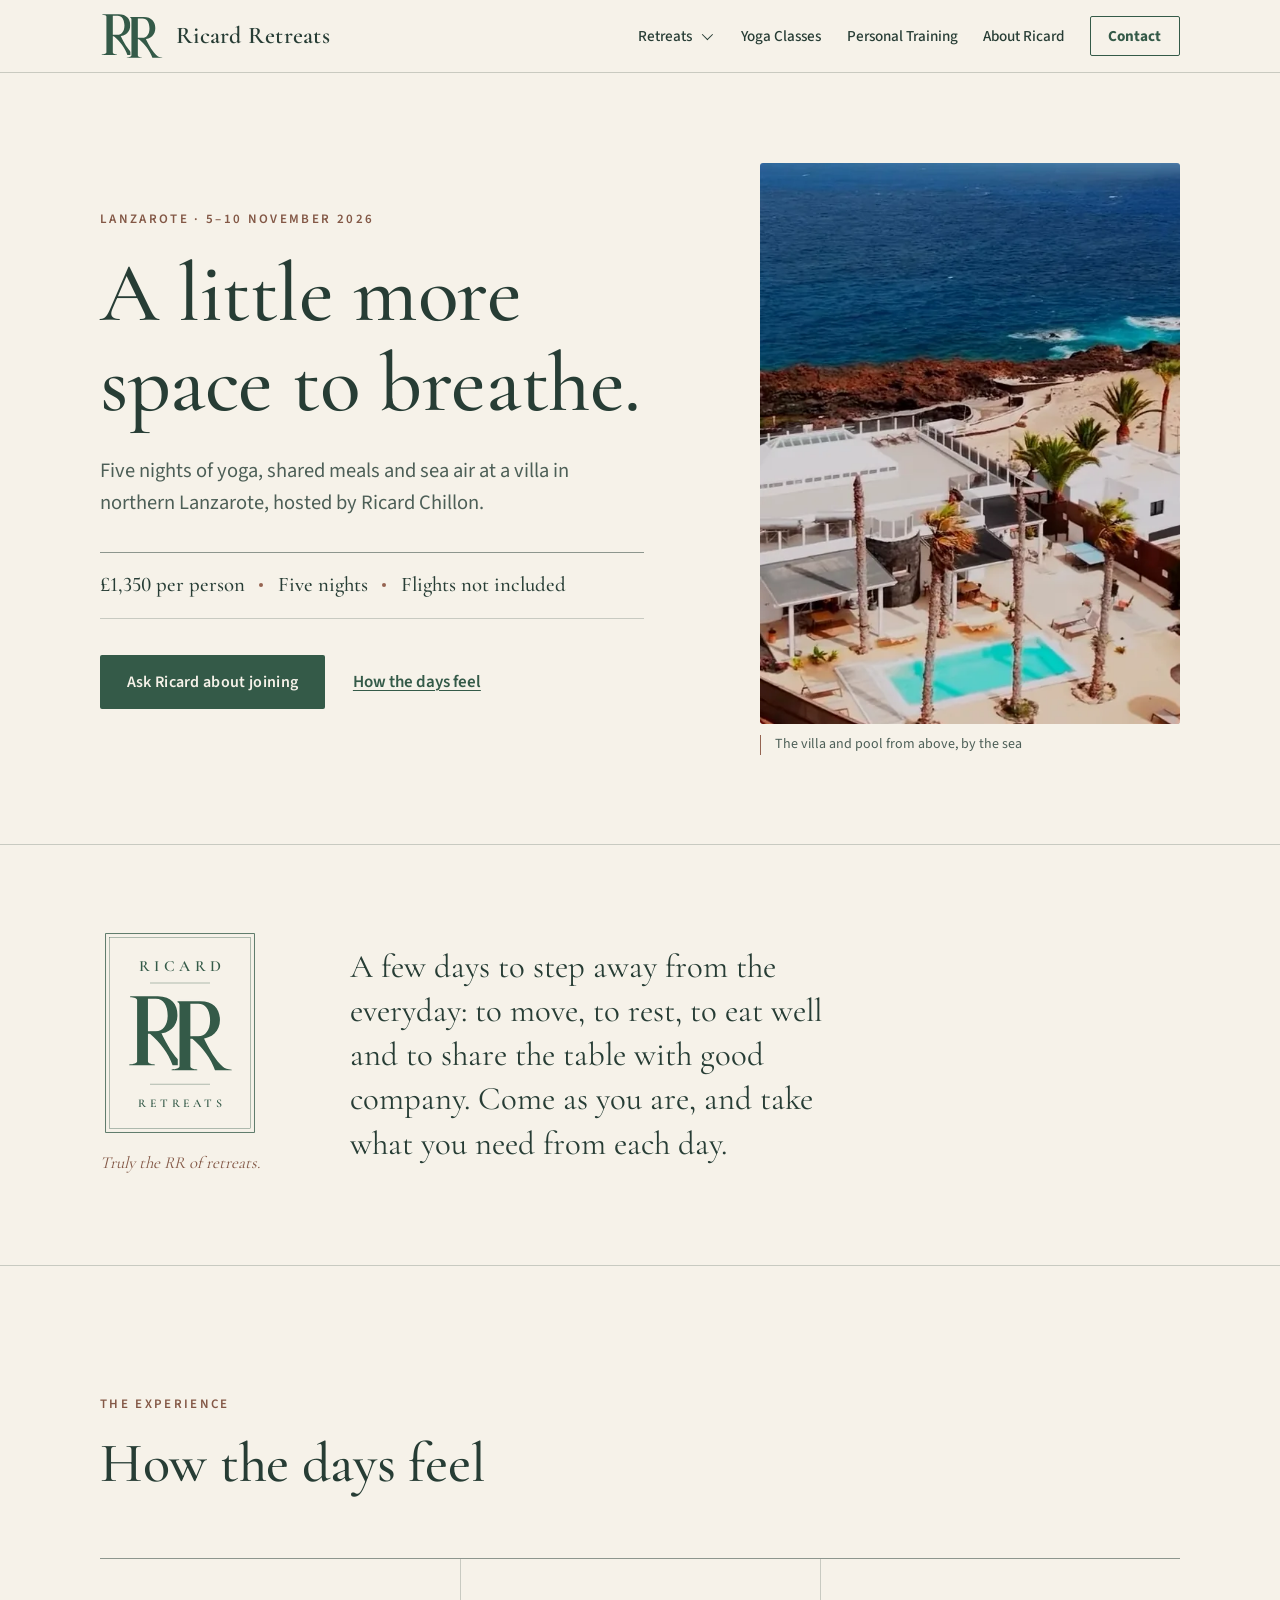
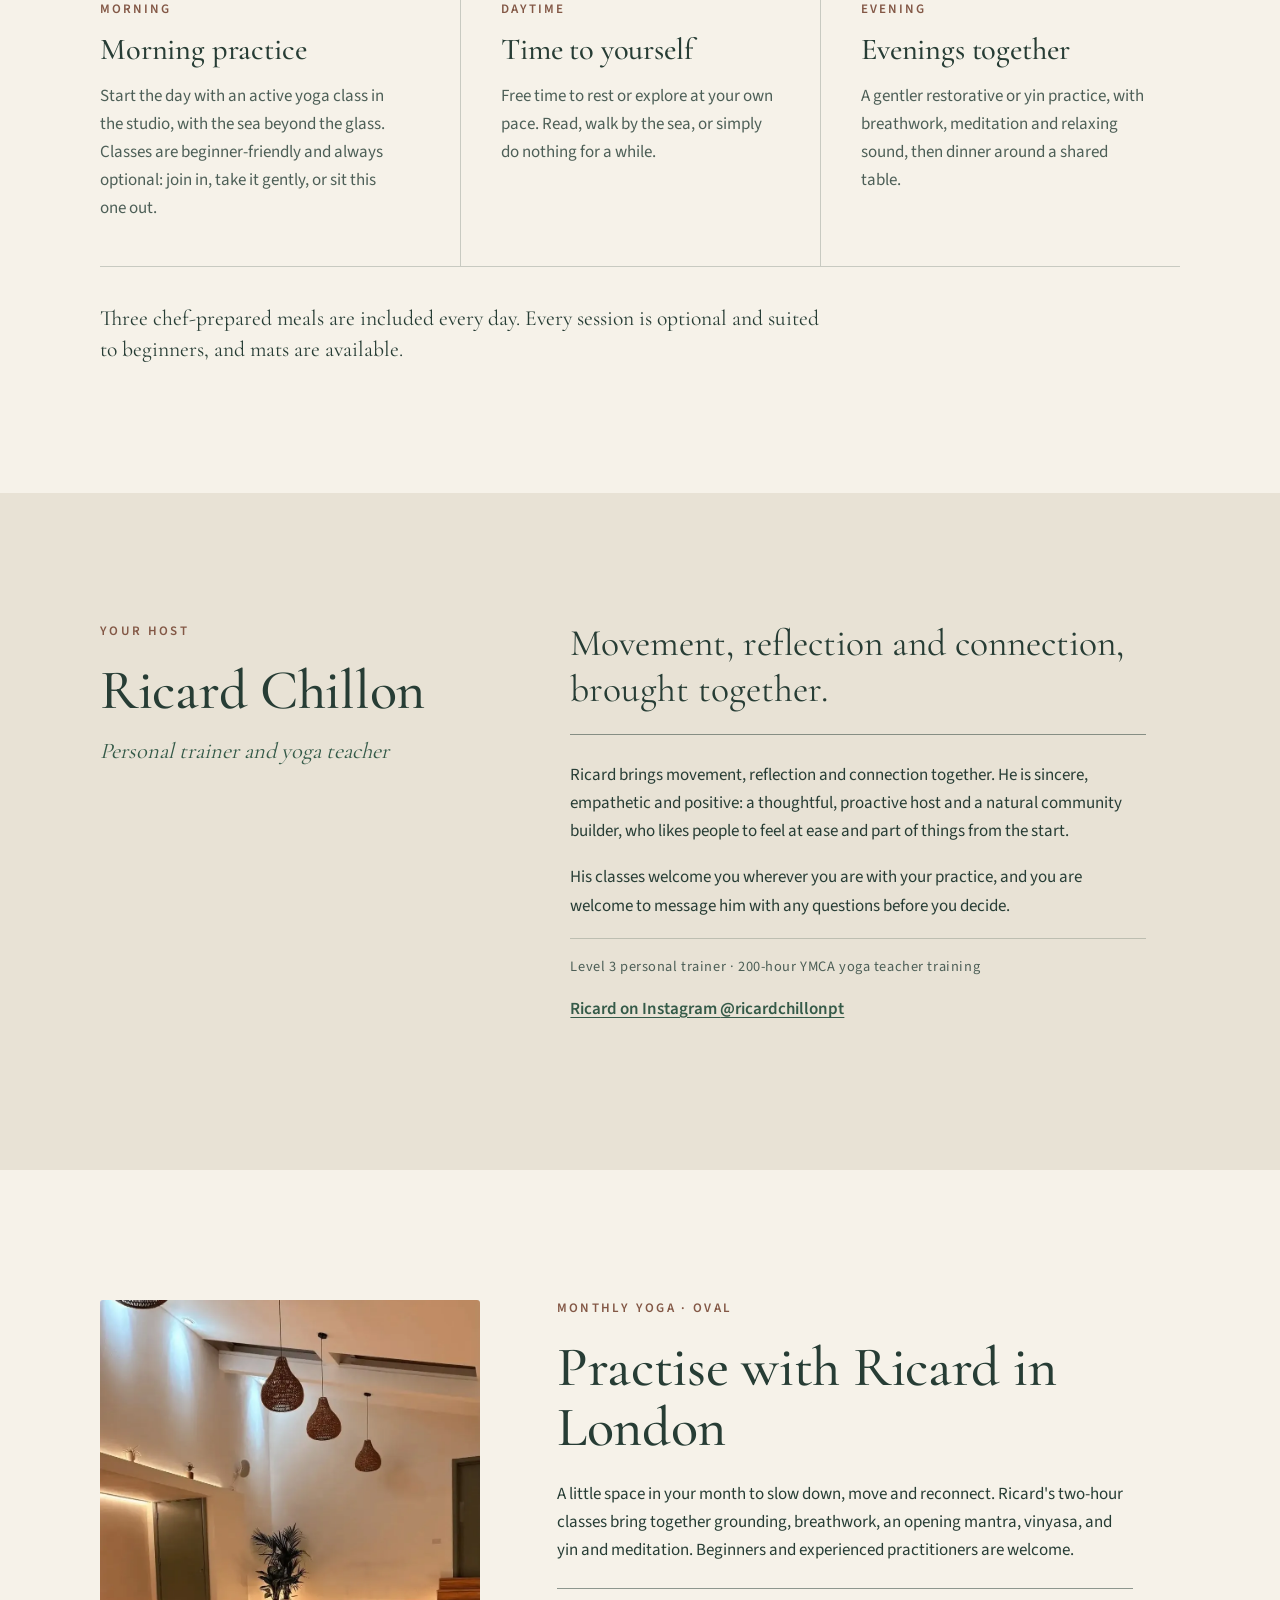
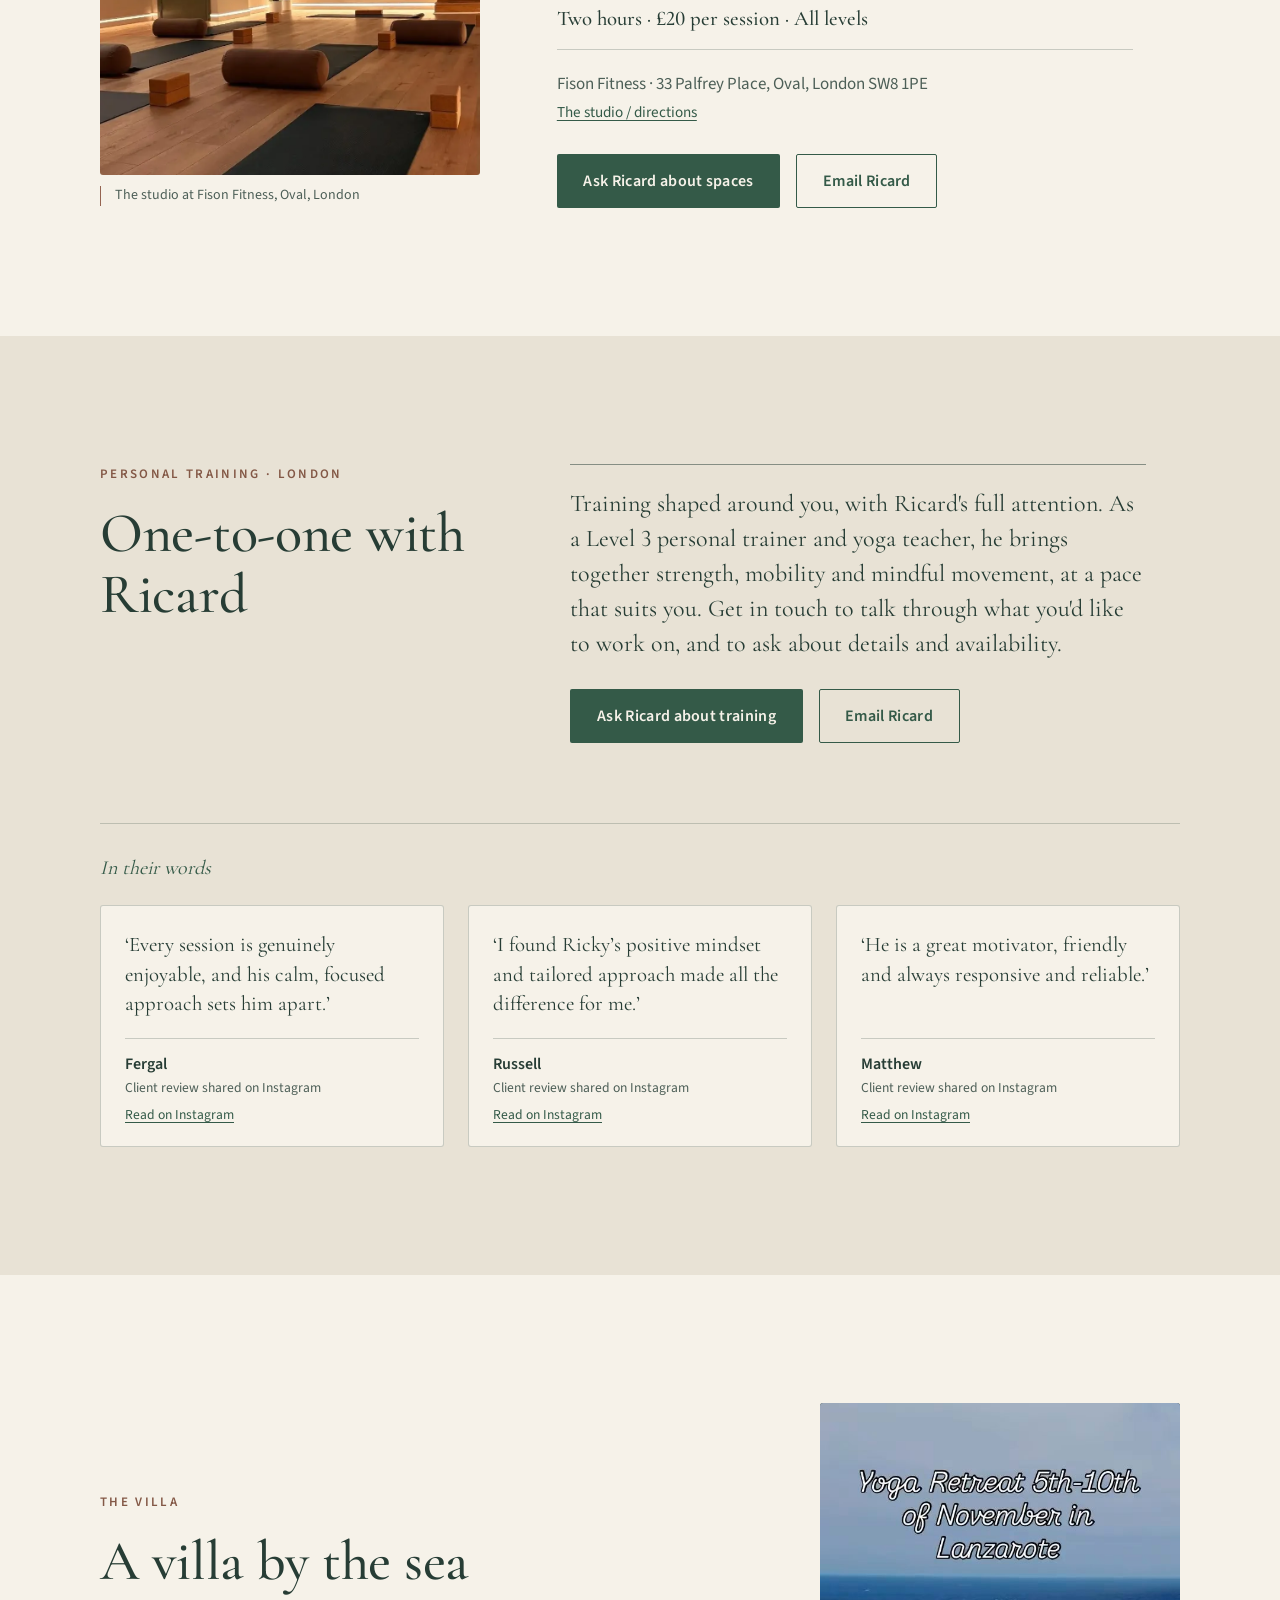
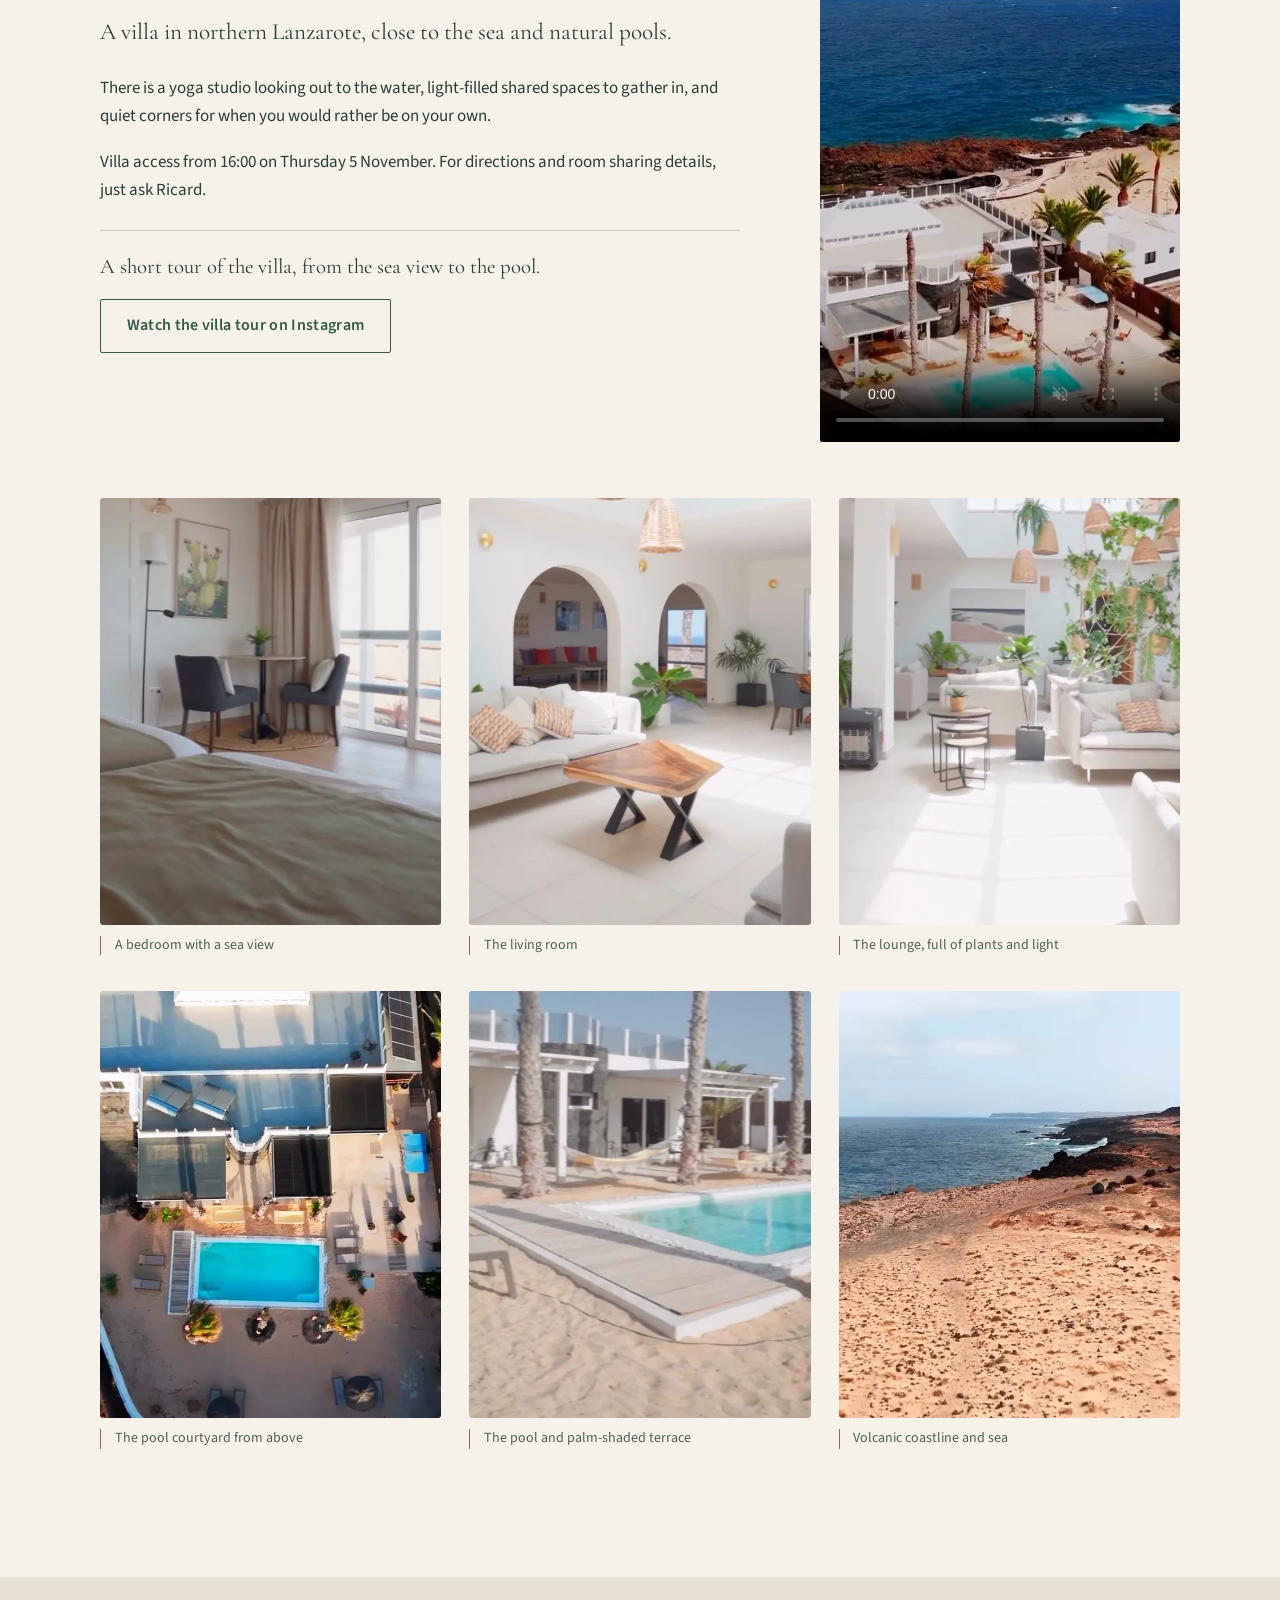
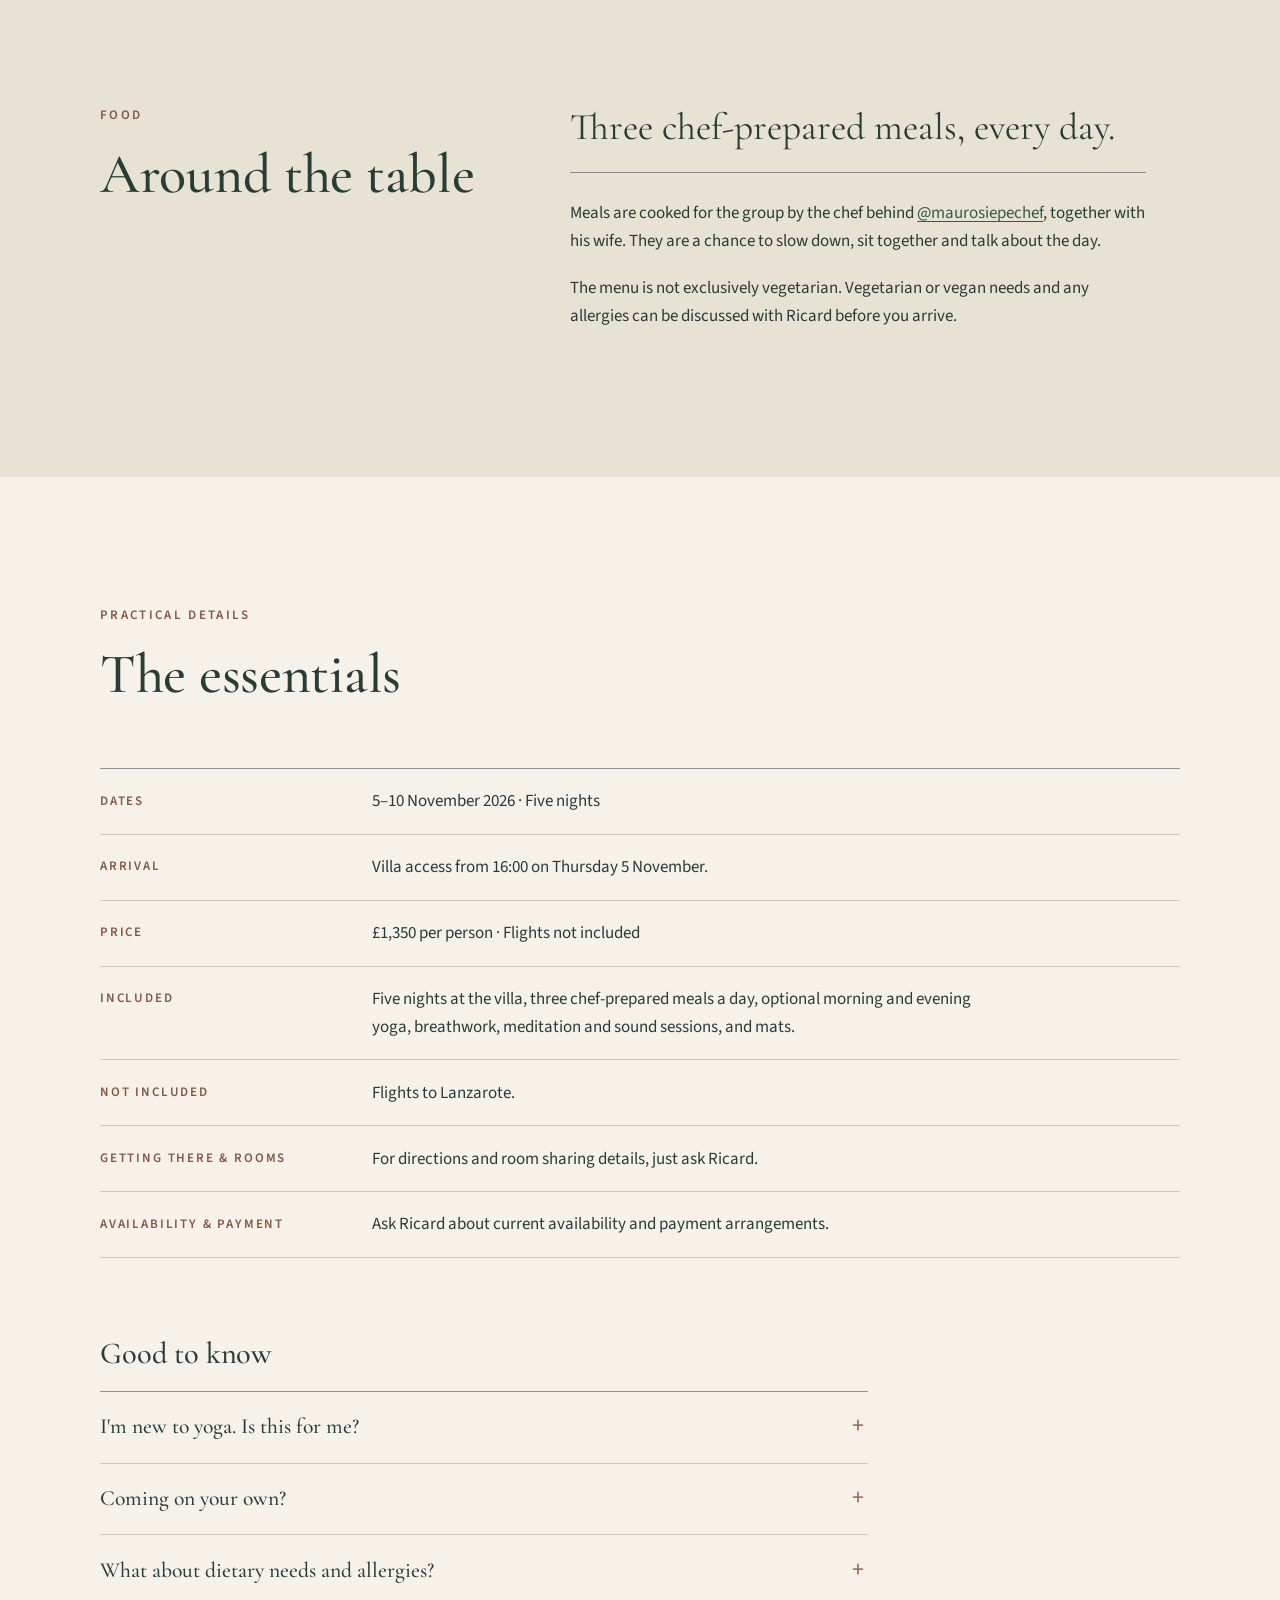
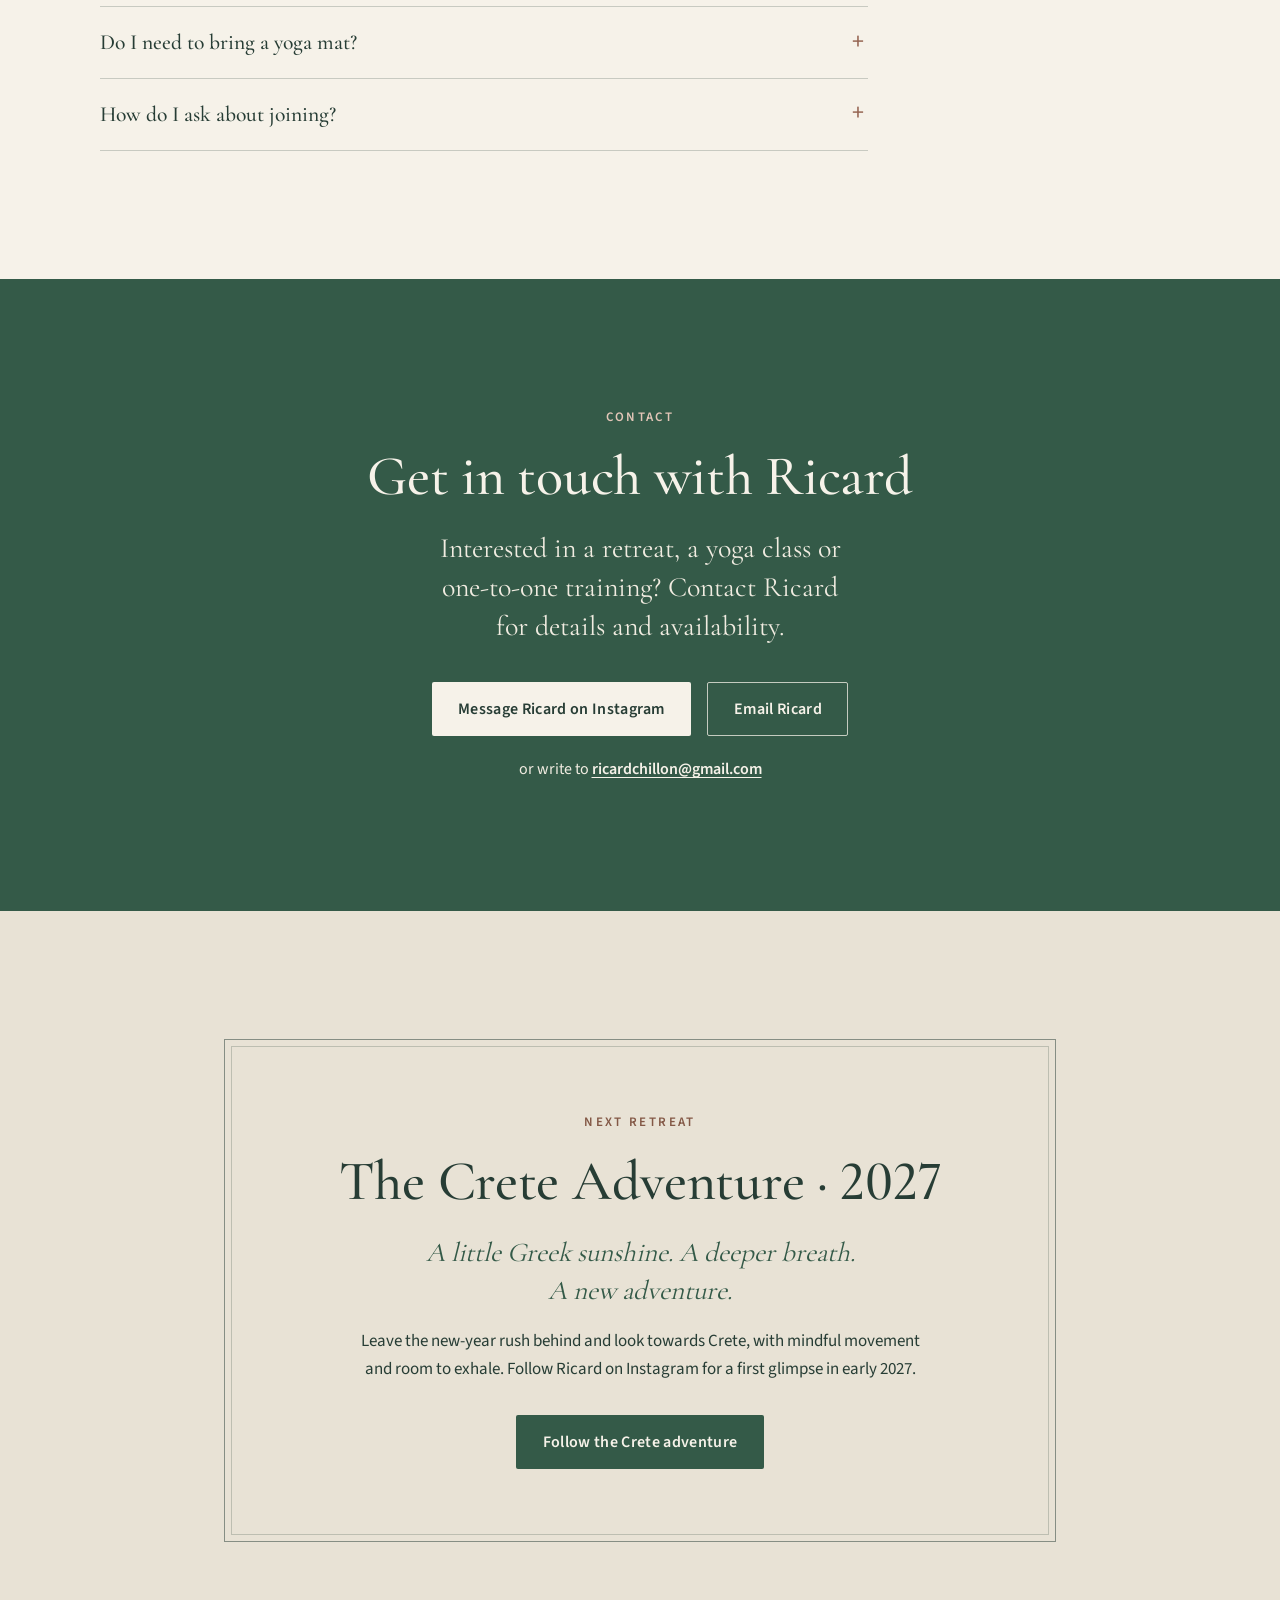
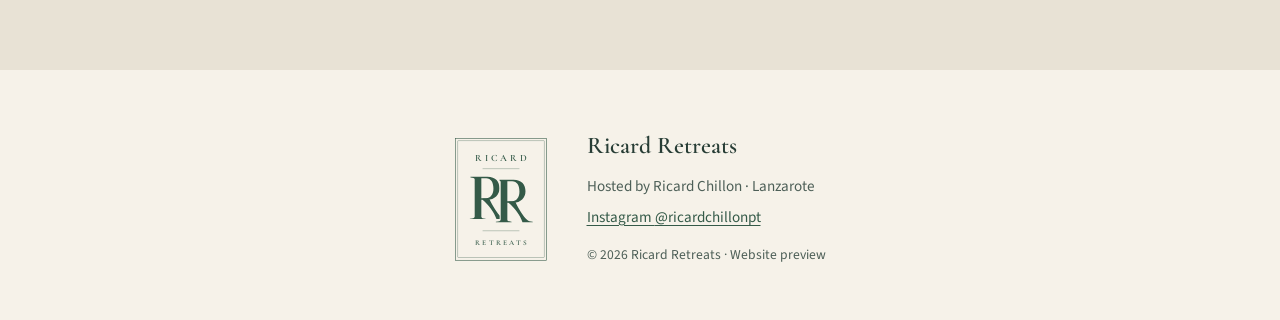
==== commit 0d9b80d0: "Villa imagery: sharp native-resolution stills from Ricard's villa reel (hero, 6-photo 3x2 gallery), " ====
--- a/index.html
+++ b/index.html
@@ -1,5 +1,5 @@
 <!DOCTYPE html>
-<html lang="en-GB" data-asset-version="202610201004">
+<html lang="en-GB" data-asset-version="202610201333">
 <head>
   <meta charset="utf-8">
   <meta name="viewport" content="width=device-width, initial-scale=1">
@@ -24,10 +24,10 @@
   <meta name="twitter:image" content="https://ricard-retreats.github.io/assets/images/og-cover.jpg">
   <!-- META:END -->
   <meta name="theme-color" content="#345a48">
-  <link rel="icon" href="favicon.svg?v=202610201004" type="image/svg+xml">
+  <link rel="icon" href="favicon.svg?v=202610201333" type="image/svg+xml">
   <link rel="preload" href="assets/fonts/cormorant-garamond-latin-500-normal.woff2" as="font" type="font/woff2" crossorigin>
-  <link rel="stylesheet" href="css/styles.css?v=202610201004">
-  <script src="site-config.js?v=202610201004"></script>
+  <link rel="stylesheet" href="css/styles.css?v=202610201333">
+  <script src="site-config.js?v=202610201333"></script>
 </head>
 <body id="top">
   <svg width="0" height="0" style="position:absolute" aria-hidden="true" focusable="false">
@@ -97,10 +97,10 @@
         </div>
         <figure class="hero-figure">
           <picture>
-            <source type="image/webp" srcset="assets/images/hero-room-sea.webp?v=202610201004" data-bind-srcset="images.hero.webp">
-            <img src="assets/images/hero-room-sea.jpg?v=202610201004" data-bind-src="images.hero.jpg" data-bind-alt="images.hero.alt" width="464" height="620" alt="A bright room at the villa, with two chairs by sheer curtains and glass doors opening onto a view of the sea" fetchpriority="high">
+            <source type="image/webp" srcset="assets/images/hero-aerial-sea.webp?v=202610201333" data-bind-srcset="images.hero.webp">
+            <img src="assets/images/hero-aerial-sea.jpg?v=202610201333" data-bind-src="images.hero.jpg" data-bind-alt="images.hero.alt" width="570" height="762" alt="Aerial view of a white villa with a turquoise pool and palm trees, with the sea beyond" fetchpriority="high">
           </picture>
-          <figcaption data-bind="images.hero.caption">Sea view from one of the villa's rooms</figcaption>
+          <figcaption data-bind="images.hero.caption">The villa and pool from above, by the sea</figcaption>
         </figure>
       </div>
     </section>
@@ -176,8 +176,8 @@
       <div class="container london-grid">
         <figure class="london-figure">
           <picture>
-            <source type="image/webp" srcset="assets/images/oval-studio.webp?v=202610201004" data-bind-srcset="londonYoga.image.webp">
-            <img src="assets/images/oval-studio.jpg?v=202610201004" data-bind-src="londonYoga.image.jpg" data-bind-alt="londonYoga.image.alt" width="900" height="1125" loading="lazy" decoding="async" alt="The empty yoga studio at Fison Fitness in Oval, London: mats, bolsters and blocks on a warm wooden floor under woven pendant lights">
+            <source type="image/webp" srcset="assets/images/oval-studio.webp?v=202610201333" data-bind-srcset="londonYoga.image.webp">
+            <img src="assets/images/oval-studio.jpg?v=202610201333" data-bind-src="londonYoga.image.jpg" data-bind-alt="londonYoga.image.alt" width="900" height="1125" loading="lazy" decoding="async" alt="The empty yoga studio at Fison Fitness in Oval, London: mats, bolsters and blocks on a warm wooden floor under woven pendant lights">
           </picture>
           <figcaption data-bind="londonYoga.image.caption">The studio at Fison Fitness, Oval, London</figcaption>
         </figure>
@@ -243,25 +243,40 @@
             <p class="villa-lede" data-bind="retreat.locationNote">A villa in northern Lanzarote, close to the sea and natural pools.</p>
             <p>There is a yoga studio looking out to the water, light-filled shared spaces to gather in, and quiet corners for when you would rather be on your own.</p>
             <p><span data-bind="retreat.arrivalNote">Villa access from 16:00 on Thursday 5 November.</span> <span data-bind="retreat.roomsNote">For directions and room sharing details, just ask Ricard.</span></p>
-          </div>
+            <p class="video-label" data-bind="images.video.label">A short tour of the villa, from the sea view to the pool.</p>
+            <p class="video-link-wrap"><a class="button button-outline" href="https://www.instagram.com/reel/DT3p8WjDN4t/" data-bind-href="images.video.linkUrl" target="_blank" rel="noopener noreferrer"><span data-bind="images.video.linkText">Watch the villa tour on Instagram</span><span class="visually-hidden"> (opens in a new tab)</span></a></p>
+          </div>
+          <figure class="villa-video">
+            <video id="villa-video" muted playsinline loop controls preload="metadata" width="608" height="1080" poster="assets/video/villa-tour-poster.jpg?v=202610201333" data-bind-poster="images.video.poster" aria-label="Villa tour video, without sound">
+              <source src="assets/video/villa-tour.mp4?v=202610201333" data-bind-src="images.video.mp4" type="video/mp4">
+            </video>
+          </figure>
         </div>
         <div class="gallery" id="gallery">
           <!-- GALLERY:START -->
           <figure class="g-item">
-            <picture><source type="image/webp" srcset="assets/images/villa-studio-sea.webp?v=202610201004"><img style="object-position: 50% 50%" src="assets/images/villa-studio-sea.jpg?v=202610201004" width="464" height="348" loading="lazy" alt="The yoga studio: a mat on a pale wooden floor in front of wide glass doors, with the sea beyond"></picture>
-            <figcaption>The yoga studio, looking out to the sea</figcaption>
-          </figure>
-          <figure class="g-item">
-            <picture><source type="image/webp" srcset="assets/images/villa-living-sea.webp?v=202610201004"><img style="object-position: 50% 50%" src="assets/images/villa-living-sea.jpg?v=202610201004" width="464" height="348" loading="lazy" alt="Dining area with a long table and chairs in front of glass doors that open towards the sea"></picture>
-            <figcaption>Dining and living space, with the sea beyond</figcaption>
-          </figure>
-          <figure class="g-item">
-            <picture><source type="image/webp" srcset="assets/images/villa-lounge.webp?v=202610201004"><img style="object-position: 50% 50%" src="assets/images/villa-lounge.jpg?v=202610201004" width="464" height="348" loading="lazy" alt="The communal lounge, with deep sofas and striped cushions beneath hanging plants"></picture>
-            <figcaption>The communal lounge</figcaption>
-          </figure>
-          <figure class="g-item">
-            <picture><source type="image/webp" srcset="assets/images/villa-bedroom.webp?v=202610201004"><img style="object-position: 50% 50%" src="assets/images/villa-bedroom.jpg?v=202610201004" width="576" height="432" loading="lazy" alt="A bedroom with white linen, a bedside lamp, a wooden headboard and a built-in wardrobe"></picture>
-            <figcaption>One of the bedrooms</figcaption>
+            <picture><source type="image/webp" srcset="assets/images/villa-bedroom-sea.webp?v=202610201333"><img style="object-position: 50% 50%" src="assets/images/villa-bedroom-sea.jpg?v=202610201333" width="608" height="760" loading="lazy" alt="A bedroom with a small table and two chairs by glass doors, with the sea beyond"></picture>
+            <figcaption>A bedroom with a sea view</figcaption>
+          </figure>
+          <figure class="g-item">
+            <picture><source type="image/webp" srcset="assets/images/villa-living-room.webp?v=202610201333"><img style="object-position: 50% 50%" src="assets/images/villa-living-room.jpg?v=202610201333" width="608" height="760" loading="lazy" alt="A white living room with sofas, patterned cushions and a wooden coffee table, with arched doorways behind"></picture>
+            <figcaption>The living room</figcaption>
+          </figure>
+          <figure class="g-item">
+            <picture><source type="image/webp" srcset="assets/images/villa-lounge-plants.webp?v=202610201333"><img style="object-position: 50% 50%" src="assets/images/villa-lounge-plants.jpg?v=202610201333" width="608" height="760" loading="lazy" alt="A bright lounge with white sofas beneath hanging plants and woven lamps"></picture>
+            <figcaption>The lounge, full of plants and light</figcaption>
+          </figure>
+          <figure class="g-item">
+            <picture><source type="image/webp" srcset="assets/images/villa-pool-above.webp?v=202610201333"><img style="object-position: 50% 50%" src="assets/images/villa-pool-above.jpg?v=202610201333" width="608" height="760" loading="lazy" alt="The pool and courtyard seen from above, with loungers and palms around it"></picture>
+            <figcaption>The pool courtyard from above</figcaption>
+          </figure>
+          <figure class="g-item">
+            <picture><source type="image/webp" srcset="assets/images/villa-pool-palms.webp?v=202610201333"><img style="object-position: 50% 50%" src="assets/images/villa-pool-palms.jpg?v=202610201333" width="608" height="760" loading="lazy" alt="The pool beside a sandy terrace with palm trees and a hammock"></picture>
+            <figcaption>The pool and palm-shaded terrace</figcaption>
+          </figure>
+          <figure class="g-item">
+            <picture><source type="image/webp" srcset="assets/images/coast-sea.webp?v=202610201333"><img style="object-position: 50% 50%" src="assets/images/coast-sea.jpg?v=202610201333" width="608" height="760" loading="lazy" alt="A sandy volcanic headland beside the blue sea"></picture>
+            <figcaption>Volcanic coastline and sea</figcaption>
           </figure>
           <!-- GALLERY:END -->
         </div>
@@ -398,6 +413,6 @@
     </div>
   </footer>
 
-  <script src="js/main.js?v=202610201004"></script>
+  <script src="js/main.js?v=202610201333"></script>
 </body>
 </html>
--- a/css/styles.css
+++ b/css/styles.css
@@ -231,7 +231,7 @@
 .facts li + li::before { content: ""; width: 4px; height: 4px; border-radius: 50%; background: var(--terracotta); margin: 0 0.9rem; }
 .hero-actions { display: flex; flex-wrap: wrap; align-items: center; gap: 1.25rem 1.75rem; }
 .hero-figure { margin: 0; justify-self: center; width: 100%; max-width: 440px; }
-.hero-figure img { width: 100%; aspect-ratio: 464 / 620; object-fit: cover; border-radius: var(--radius); }
+.hero-figure img { width: 100%; aspect-ratio: 570 / 762; object-fit: cover; border-radius: var(--radius); }
 figcaption { font-size: 0.875rem; color: var(--muted); margin-top: 0.7rem; padding-left: 0.85rem; border-left: 1px solid var(--terracotta); line-height: 1.4; }
 @media (min-width: 900px) {
   .hero-grid { grid-template-columns: minmax(0, 1.25fr) minmax(0, 0.9fr); gap: clamp(3rem, 6vw, 6rem); }
@@ -287,17 +287,28 @@
 }
 
 /* Villa */
-.villa-intro { margin-bottom: clamp(2.5rem, 5vw, 3.5rem); }
+.villa-intro { margin-bottom: clamp(2.5rem, 5vw, 3.5rem); display: grid; gap: 2.5rem; align-items: center; }
+.video-label { font-family: var(--serif); font-size: 1.3rem; line-height: 1.4; color: var(--charcoal); margin: 1.6rem 0 1.1rem; padding-top: 1.3rem; border-top: 1px solid var(--rule); }
+.video-link-wrap { margin: 0; }
+.villa-video { margin: 0; width: 100%; max-width: 360px; justify-self: center; }
+.villa-video video { display: block; width: 100%; height: auto; aspect-ratio: 608 / 1080; background: var(--charcoal); border-radius: var(--radius); }
+@media (min-width: 900px) {
+  .villa-intro { grid-template-columns: minmax(0, 1fr) minmax(0, 360px); gap: clamp(3rem, 6vw, 5.5rem); }
+  .villa-video { justify-self: end; }
+}
 .villa-text { max-width: 40rem; }
 .villa-text h2 { margin-bottom: 1.5rem; }
 .villa-lede { font-family: var(--serif); font-size: 1.45rem; line-height: 1.4; color: var(--charcoal); }
 /* Aligned gallery: equal columns, equal gaps, one aspect ratio, captions in the same place.
-   Capped at 960px so the 464px-wide source frames are never shown much larger than native. */
-.gallery { display: grid; grid-template-columns: 1fr; gap: 2rem 1.5rem; max-width: 960px; }
+   3 columns on desktop (each image under its 608px native width), 2 on tablet, 1 on mobile. */
+.gallery { display: grid; grid-template-columns: 1fr; gap: 2rem 1.5rem; }
 .gallery figure { margin: 0; }
-.gallery img { width: 100%; aspect-ratio: 4 / 3; object-fit: cover; object-position: 50% 50%; border-radius: var(--radius); }
+.gallery img { width: 100%; aspect-ratio: 4 / 5; object-fit: cover; object-position: 50% 50%; border-radius: var(--radius); }
 @media (min-width: 640px) {
   .gallery { grid-template-columns: repeat(2, minmax(0, 1fr)); gap: 2.25rem 1.75rem; }
+}
+@media (min-width: 900px) {
+  .gallery { grid-template-columns: repeat(3, minmax(0, 1fr)); }
 }
 
 /* London yoga: compact image + text */
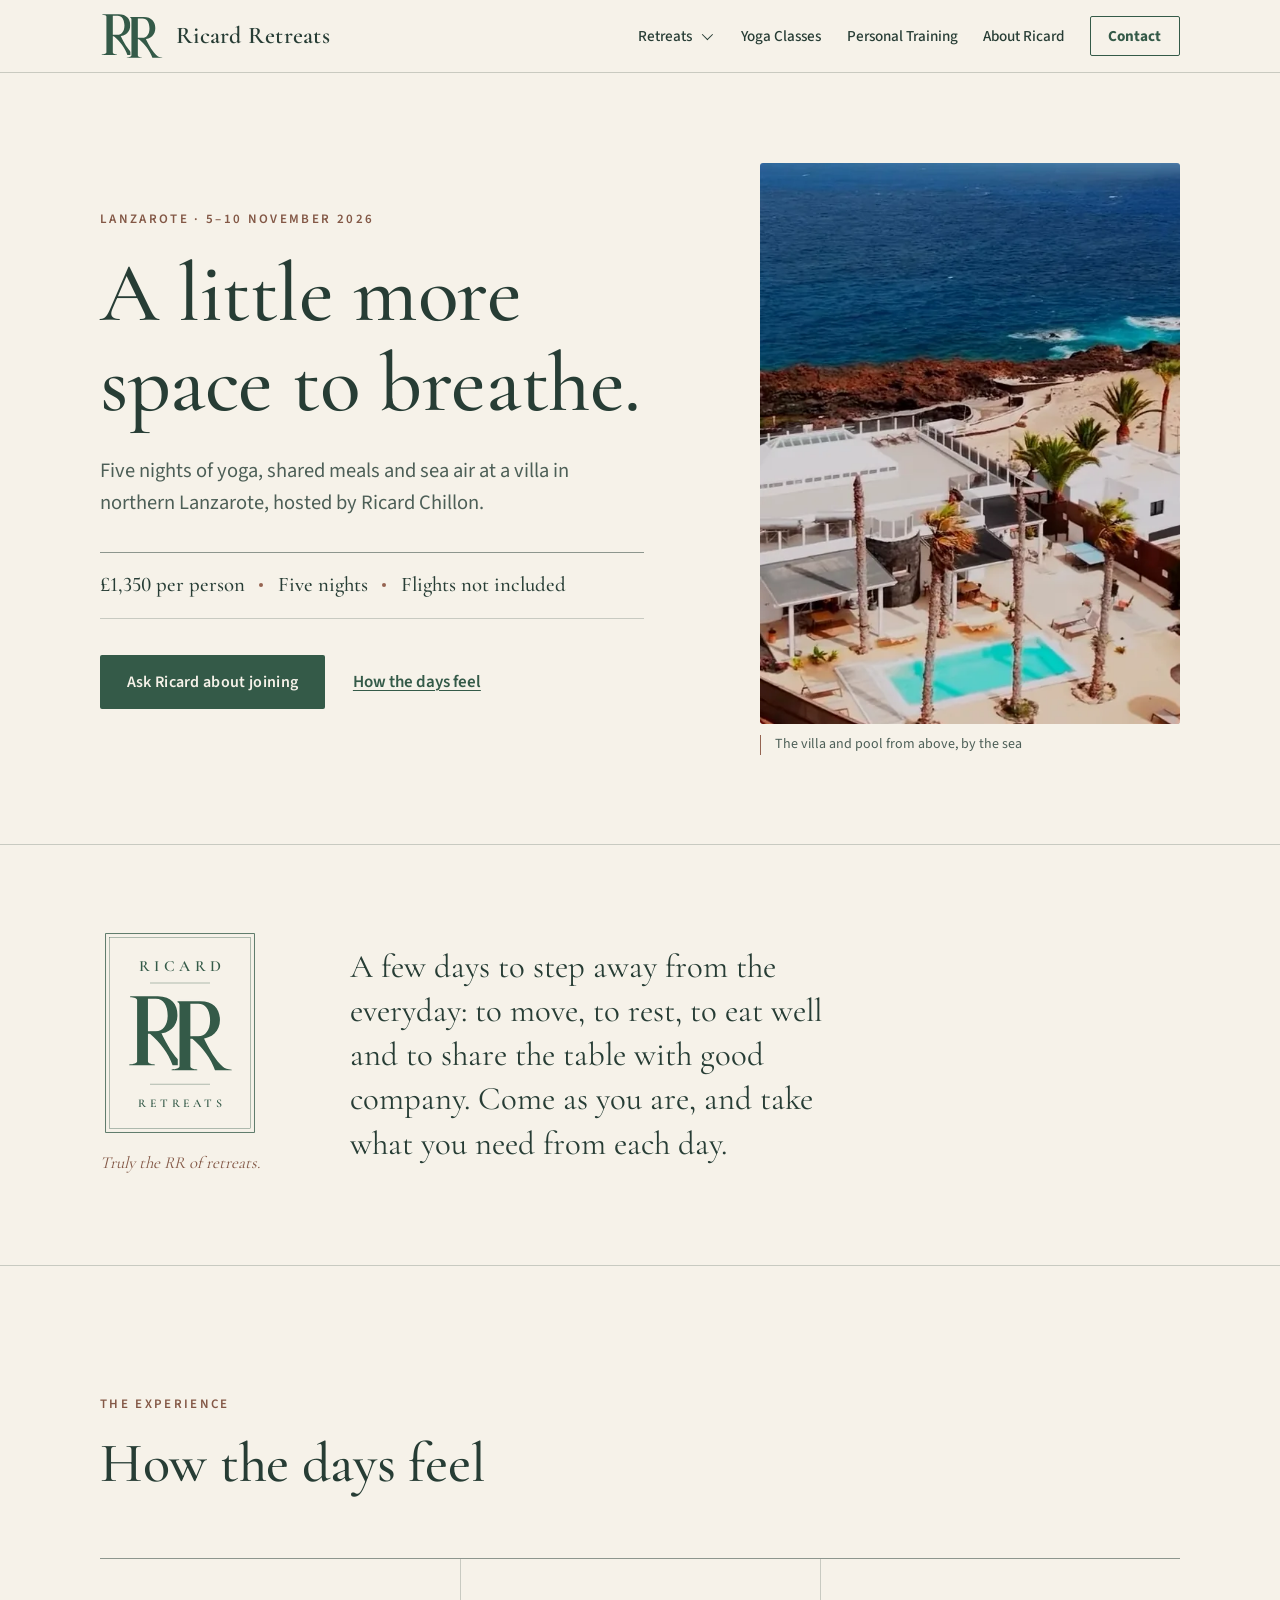
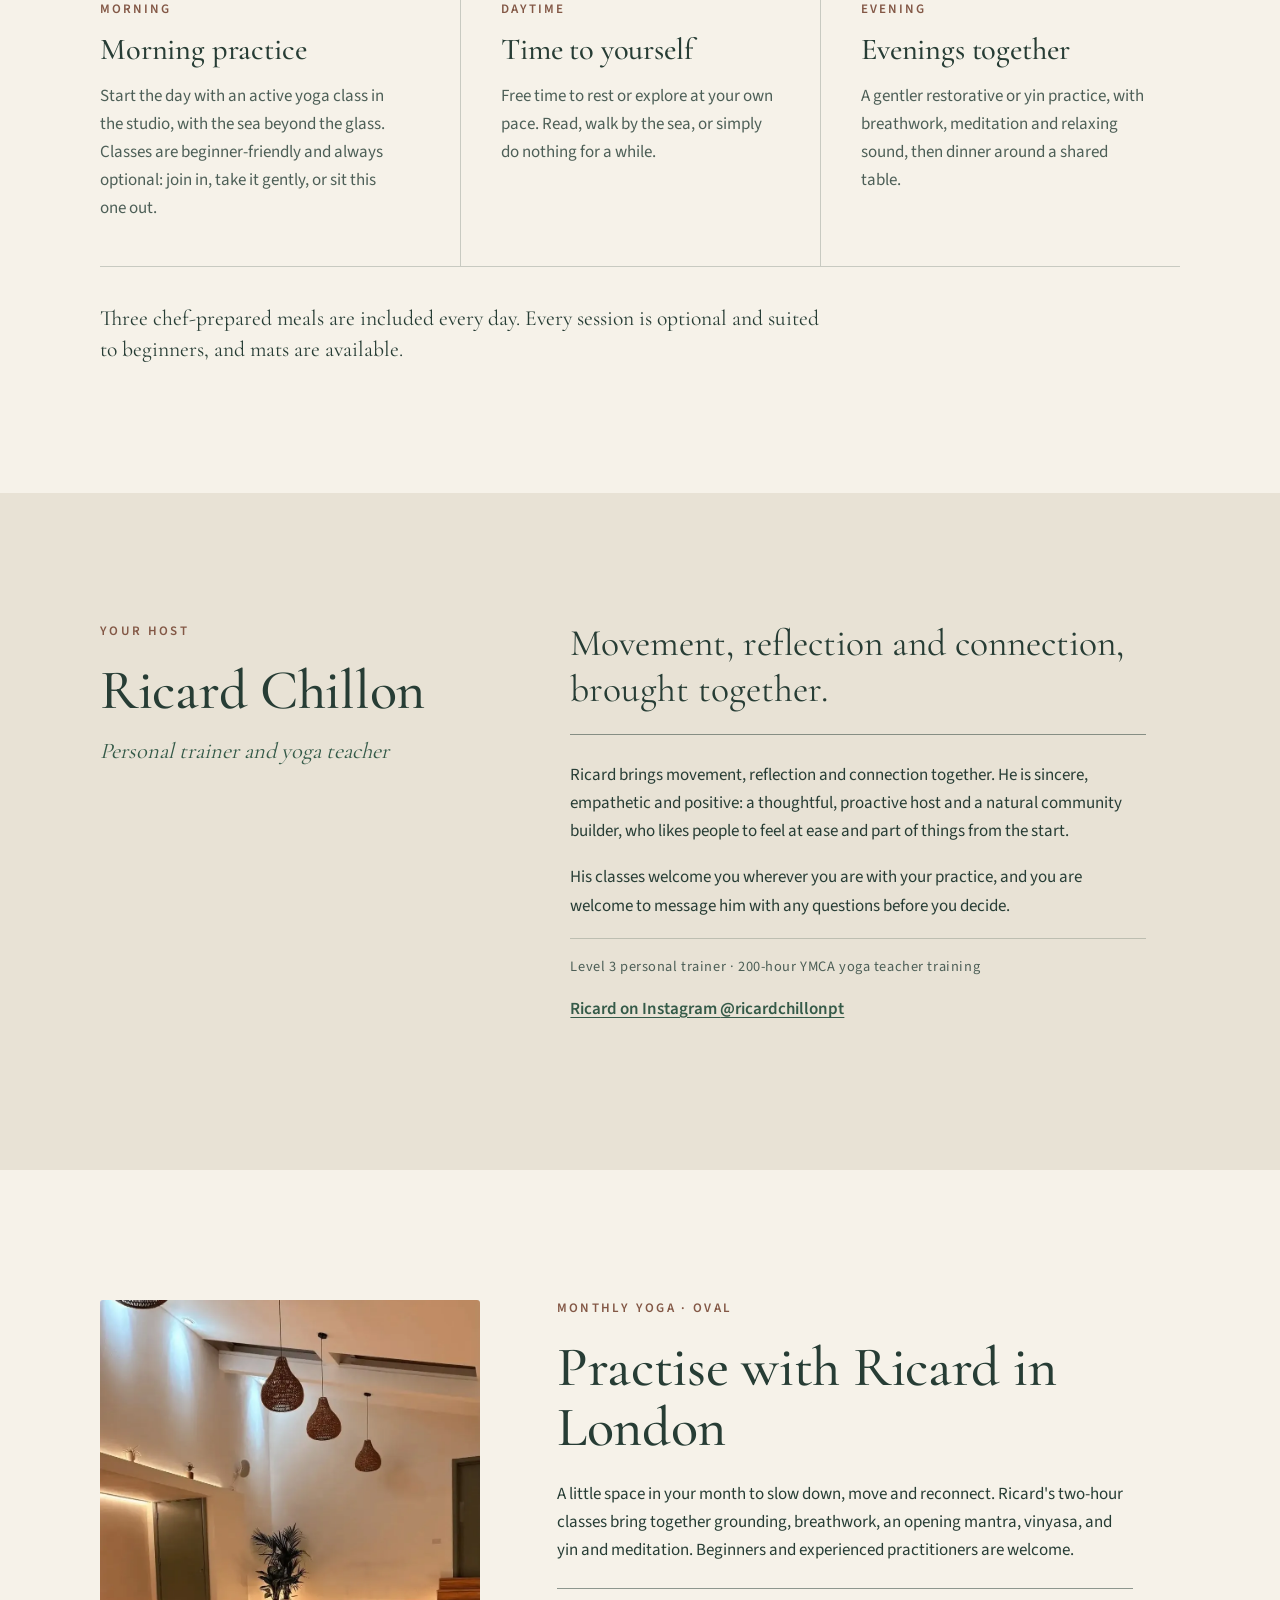
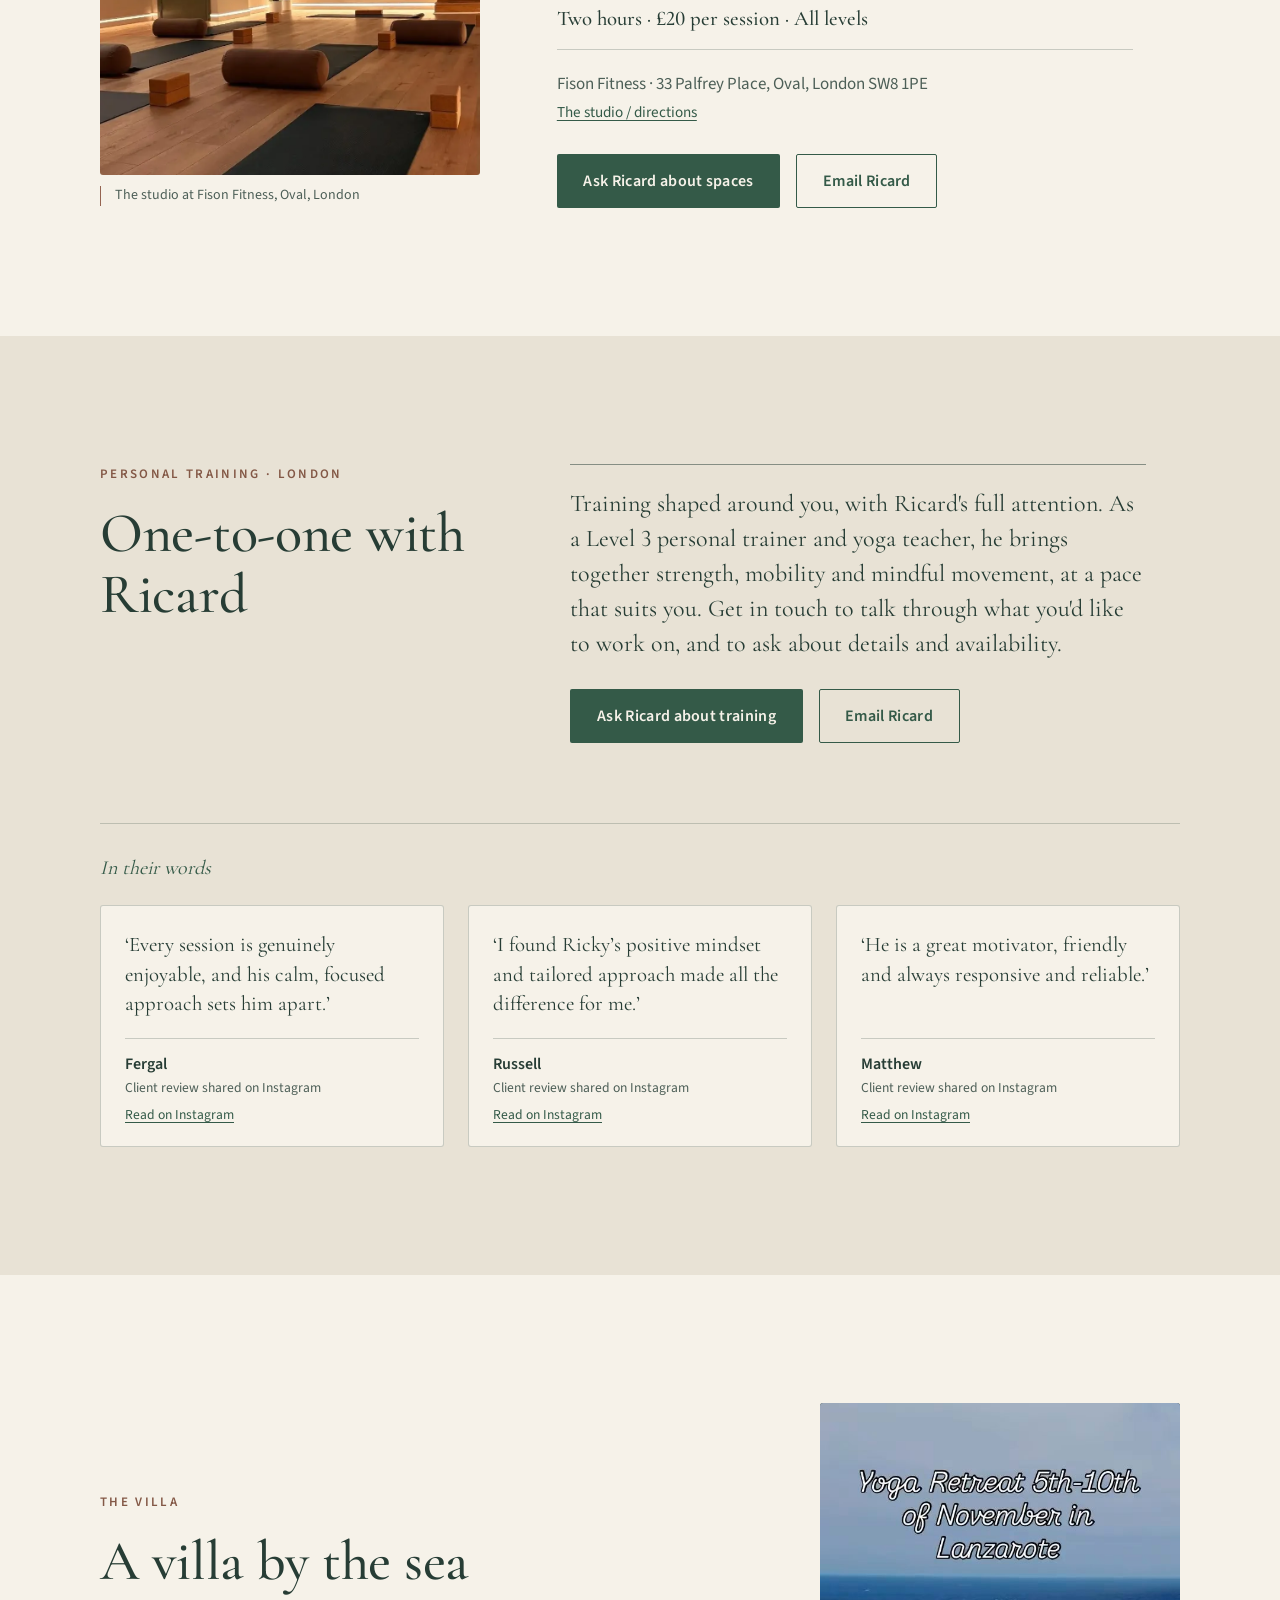
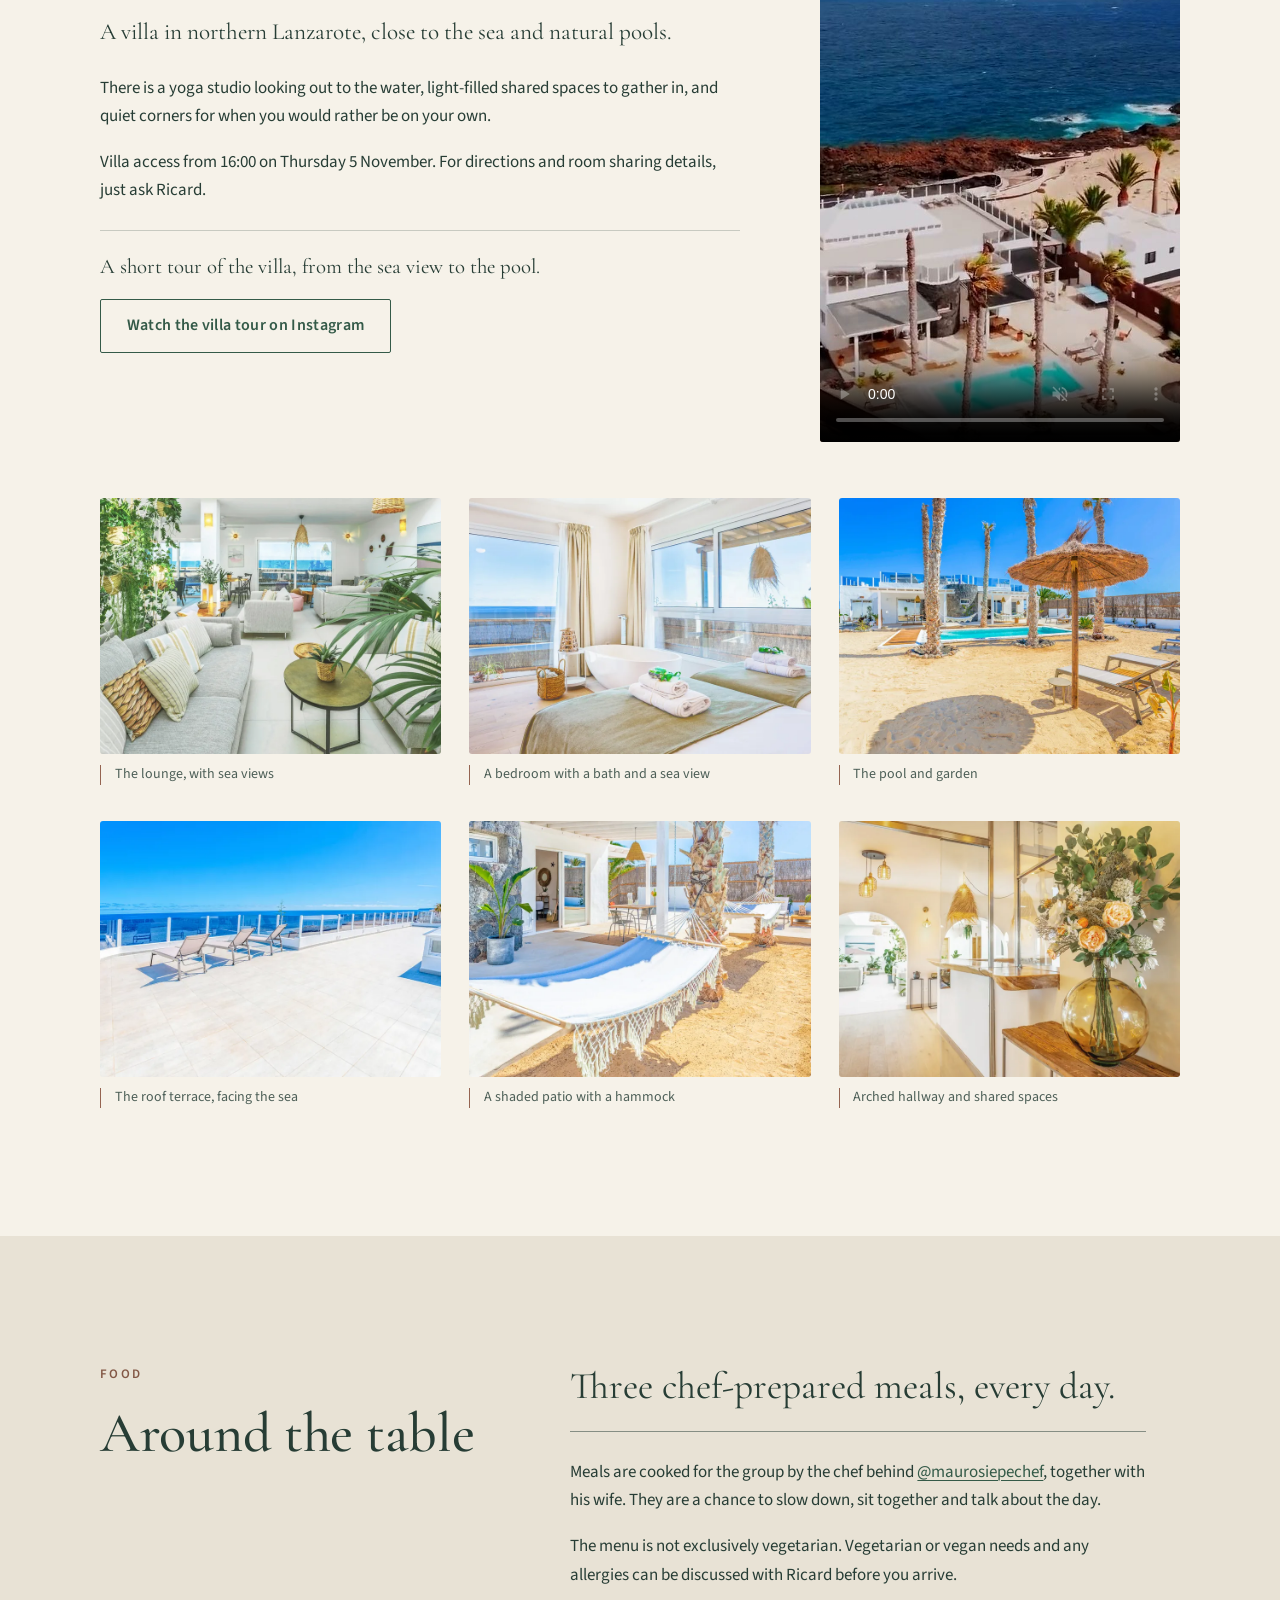
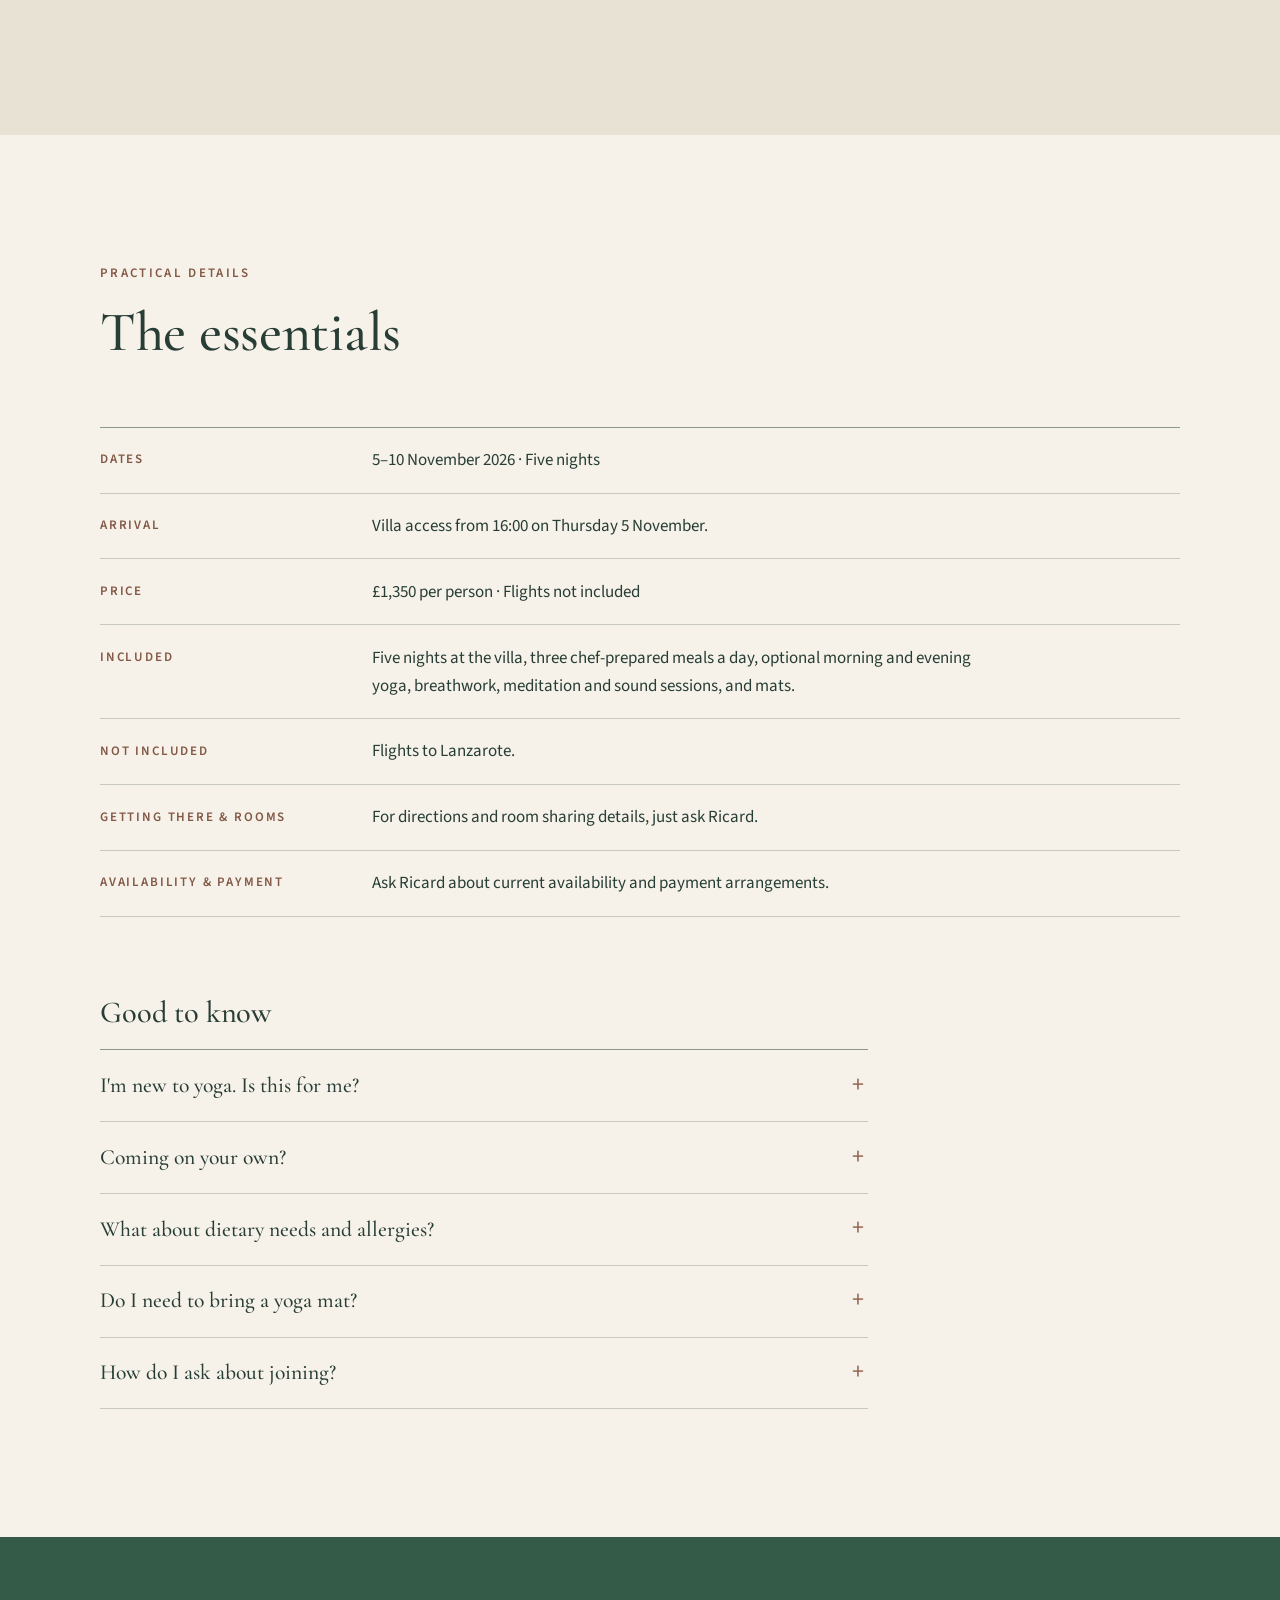
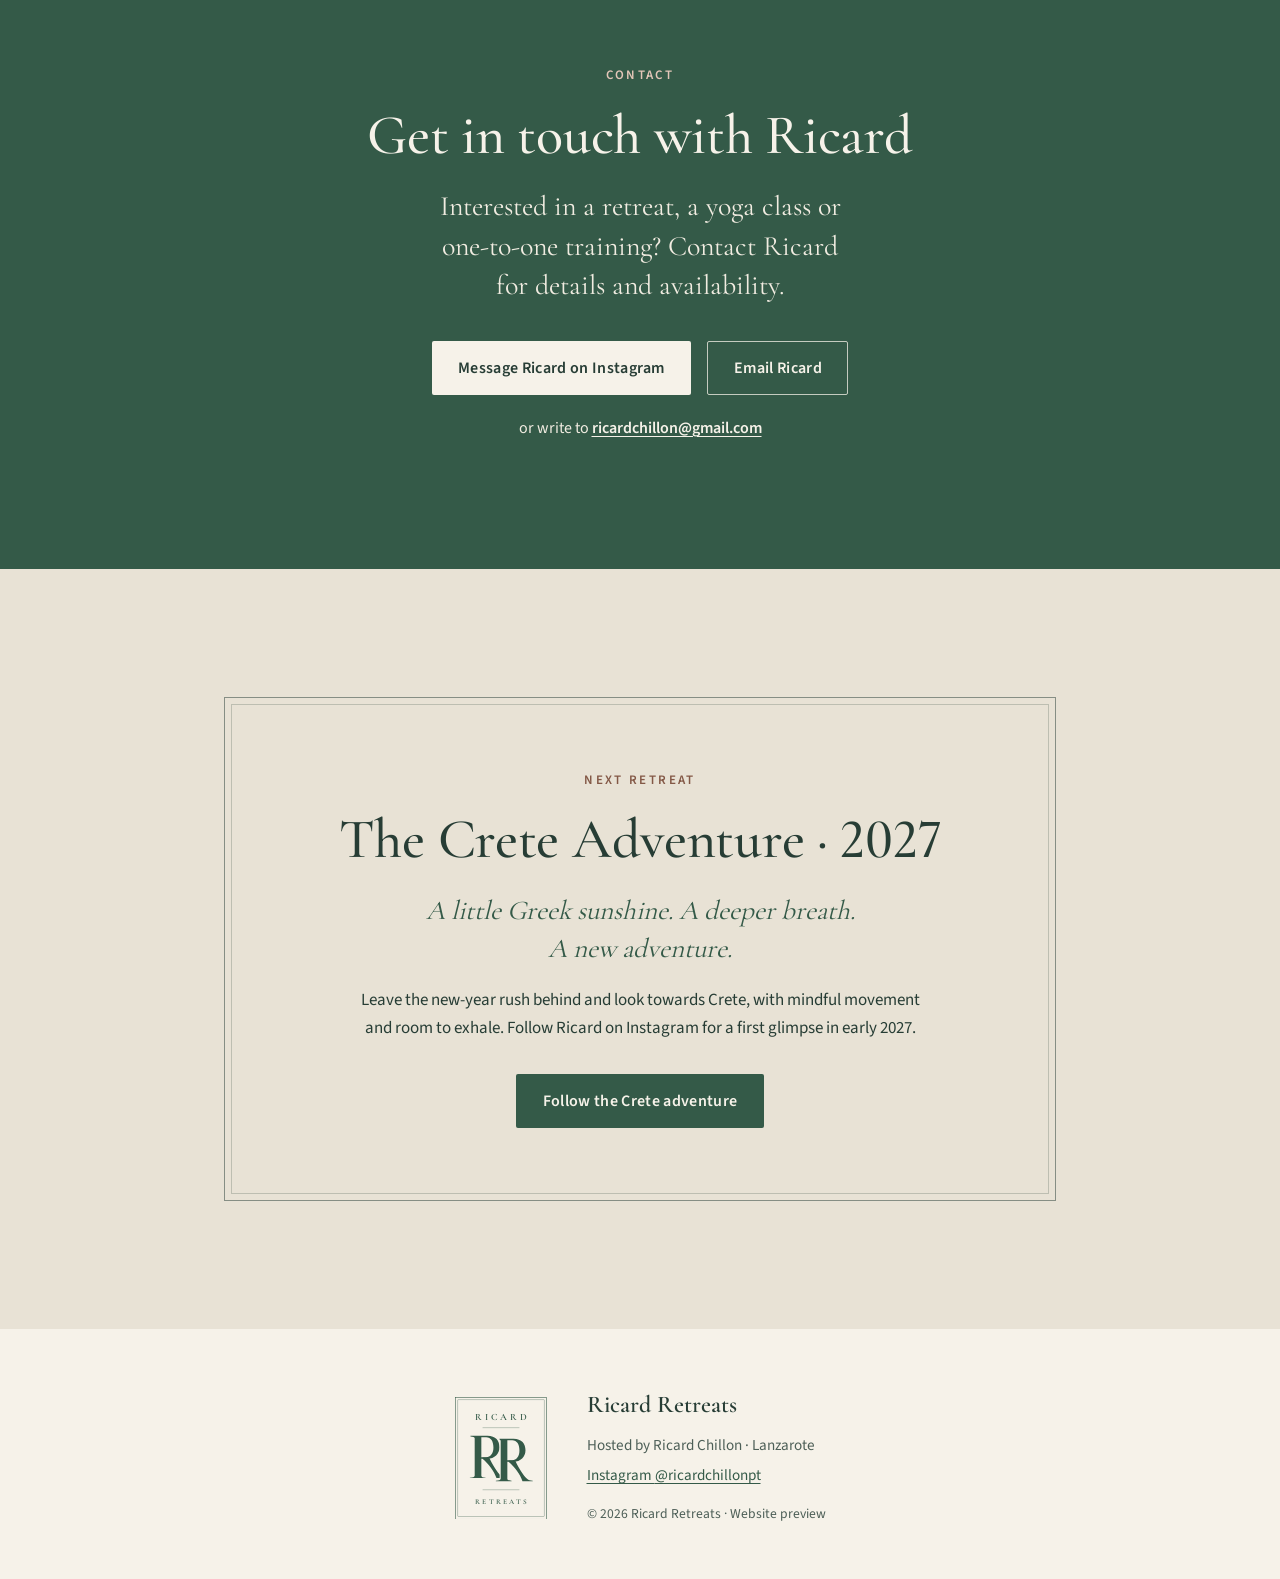
==== commit f77e52ff: "Villa gallery: six professional photos (4:3, 800/1600 srcset) incl. sea-view lounge and sea-view bed" ====
--- a/index.html
+++ b/index.html
@@ -1,5 +1,5 @@
 <!DOCTYPE html>
-<html lang="en-GB" data-asset-version="202610201333">
+<html lang="en-GB" data-asset-version="202610201343">
 <head>
   <meta charset="utf-8">
   <meta name="viewport" content="width=device-width, initial-scale=1">
@@ -24,10 +24,10 @@
   <meta name="twitter:image" content="https://ricard-retreats.github.io/assets/images/og-cover.jpg">
   <!-- META:END -->
   <meta name="theme-color" content="#345a48">
-  <link rel="icon" href="favicon.svg?v=202610201333" type="image/svg+xml">
+  <link rel="icon" href="favicon.svg?v=202610201343" type="image/svg+xml">
   <link rel="preload" href="assets/fonts/cormorant-garamond-latin-500-normal.woff2" as="font" type="font/woff2" crossorigin>
-  <link rel="stylesheet" href="css/styles.css?v=202610201333">
-  <script src="site-config.js?v=202610201333"></script>
+  <link rel="stylesheet" href="css/styles.css?v=202610201343">
+  <script src="site-config.js?v=202610201343"></script>
 </head>
 <body id="top">
   <svg width="0" height="0" style="position:absolute" aria-hidden="true" focusable="false">
@@ -97,8 +97,8 @@
         </div>
         <figure class="hero-figure">
           <picture>
-            <source type="image/webp" srcset="assets/images/hero-aerial-sea.webp?v=202610201333" data-bind-srcset="images.hero.webp">
-            <img src="assets/images/hero-aerial-sea.jpg?v=202610201333" data-bind-src="images.hero.jpg" data-bind-alt="images.hero.alt" width="570" height="762" alt="Aerial view of a white villa with a turquoise pool and palm trees, with the sea beyond" fetchpriority="high">
+            <source type="image/webp" srcset="assets/images/hero-aerial-sea.webp?v=202610201343" data-bind-srcset="images.hero.webp">
+            <img src="assets/images/hero-aerial-sea.jpg?v=202610201343" data-bind-src="images.hero.jpg" data-bind-alt="images.hero.alt" width="570" height="762" alt="Aerial view of a white villa with a turquoise pool and palm trees, with the sea beyond" fetchpriority="high">
           </picture>
           <figcaption data-bind="images.hero.caption">The villa and pool from above, by the sea</figcaption>
         </figure>
@@ -176,8 +176,8 @@
       <div class="container london-grid">
         <figure class="london-figure">
           <picture>
-            <source type="image/webp" srcset="assets/images/oval-studio.webp?v=202610201333" data-bind-srcset="londonYoga.image.webp">
-            <img src="assets/images/oval-studio.jpg?v=202610201333" data-bind-src="londonYoga.image.jpg" data-bind-alt="londonYoga.image.alt" width="900" height="1125" loading="lazy" decoding="async" alt="The empty yoga studio at Fison Fitness in Oval, London: mats, bolsters and blocks on a warm wooden floor under woven pendant lights">
+            <source type="image/webp" srcset="assets/images/oval-studio.webp?v=202610201343" data-bind-srcset="londonYoga.image.webp">
+            <img src="assets/images/oval-studio.jpg?v=202610201343" data-bind-src="londonYoga.image.jpg" data-bind-alt="londonYoga.image.alt" width="900" height="1125" loading="lazy" decoding="async" alt="The empty yoga studio at Fison Fitness in Oval, London: mats, bolsters and blocks on a warm wooden floor under woven pendant lights">
           </picture>
           <figcaption data-bind="londonYoga.image.caption">The studio at Fison Fitness, Oval, London</figcaption>
         </figure>
@@ -247,36 +247,36 @@
             <p class="video-link-wrap"><a class="button button-outline" href="https://www.instagram.com/reel/DT3p8WjDN4t/" data-bind-href="images.video.linkUrl" target="_blank" rel="noopener noreferrer"><span data-bind="images.video.linkText">Watch the villa tour on Instagram</span><span class="visually-hidden"> (opens in a new tab)</span></a></p>
           </div>
           <figure class="villa-video">
-            <video id="villa-video" muted playsinline loop controls preload="metadata" width="608" height="1080" poster="assets/video/villa-tour-poster.jpg?v=202610201333" data-bind-poster="images.video.poster" aria-label="Villa tour video, without sound">
-              <source src="assets/video/villa-tour.mp4?v=202610201333" data-bind-src="images.video.mp4" type="video/mp4">
+            <video id="villa-video" muted playsinline loop controls preload="metadata" width="608" height="1080" poster="assets/video/villa-tour-poster.jpg?v=202610201343" data-bind-poster="images.video.poster" aria-label="Villa tour video, without sound">
+              <source src="assets/video/villa-tour.mp4?v=202610201343" data-bind-src="images.video.mp4" type="video/mp4">
             </video>
           </figure>
         </div>
         <div class="gallery" id="gallery">
           <!-- GALLERY:START -->
           <figure class="g-item">
-            <picture><source type="image/webp" srcset="assets/images/villa-bedroom-sea.webp?v=202610201333"><img style="object-position: 50% 50%" src="assets/images/villa-bedroom-sea.jpg?v=202610201333" width="608" height="760" loading="lazy" alt="A bedroom with a small table and two chairs by glass doors, with the sea beyond"></picture>
-            <figcaption>A bedroom with a sea view</figcaption>
-          </figure>
-          <figure class="g-item">
-            <picture><source type="image/webp" srcset="assets/images/villa-living-room.webp?v=202610201333"><img style="object-position: 50% 50%" src="assets/images/villa-living-room.jpg?v=202610201333" width="608" height="760" loading="lazy" alt="A white living room with sofas, patterned cushions and a wooden coffee table, with arched doorways behind"></picture>
-            <figcaption>The living room</figcaption>
-          </figure>
-          <figure class="g-item">
-            <picture><source type="image/webp" srcset="assets/images/villa-lounge-plants.webp?v=202610201333"><img style="object-position: 50% 50%" src="assets/images/villa-lounge-plants.jpg?v=202610201333" width="608" height="760" loading="lazy" alt="A bright lounge with white sofas beneath hanging plants and woven lamps"></picture>
-            <figcaption>The lounge, full of plants and light</figcaption>
-          </figure>
-          <figure class="g-item">
-            <picture><source type="image/webp" srcset="assets/images/villa-pool-above.webp?v=202610201333"><img style="object-position: 50% 50%" src="assets/images/villa-pool-above.jpg?v=202610201333" width="608" height="760" loading="lazy" alt="The pool and courtyard seen from above, with loungers and palms around it"></picture>
-            <figcaption>The pool courtyard from above</figcaption>
-          </figure>
-          <figure class="g-item">
-            <picture><source type="image/webp" srcset="assets/images/villa-pool-palms.webp?v=202610201333"><img style="object-position: 50% 50%" src="assets/images/villa-pool-palms.jpg?v=202610201333" width="608" height="760" loading="lazy" alt="The pool beside a sandy terrace with palm trees and a hammock"></picture>
-            <figcaption>The pool and palm-shaded terrace</figcaption>
-          </figure>
-          <figure class="g-item">
-            <picture><source type="image/webp" srcset="assets/images/coast-sea.webp?v=202610201333"><img style="object-position: 50% 50%" src="assets/images/coast-sea.jpg?v=202610201333" width="608" height="760" loading="lazy" alt="A sandy volcanic headland beside the blue sea"></picture>
-            <figcaption>Volcanic coastline and sea</figcaption>
+            <picture><source type="image/webp" srcset="assets/images/villa-lounge-sea-800.webp?v=202610201343 800w, assets/images/villa-lounge-sea.webp?v=202610201343 1600w" sizes="(min-width: 900px) 30vw, (min-width: 640px) 46vw, 92vw"><img style="object-position: 50% 50%" src="assets/images/villa-lounge-sea.jpg?v=202610201343" srcset="assets/images/villa-lounge-sea-800.jpg?v=202610201343 800w, assets/images/villa-lounge-sea.jpg?v=202610201343 1600w" sizes="(min-width: 900px) 30vw, (min-width: 640px) 46vw, 92vw" width="1600" height="1200" loading="lazy" alt="A bright open-plan lounge with grey sofas, cushions and plants, and the sea through the windows beyond"></picture>
+            <figcaption>The lounge, with sea views</figcaption>
+          </figure>
+          <figure class="g-item">
+            <picture><source type="image/webp" srcset="assets/images/villa-bedroom-bath-800.webp?v=202610201343 800w, assets/images/villa-bedroom-bath.webp?v=202610201343 1600w" sizes="(min-width: 900px) 30vw, (min-width: 640px) 46vw, 92vw"><img style="object-position: 50% 50%" src="assets/images/villa-bedroom-bath.jpg?v=202610201343" srcset="assets/images/villa-bedroom-bath-800.jpg?v=202610201343 800w, assets/images/villa-bedroom-bath.jpg?v=202610201343 1600w" sizes="(min-width: 900px) 30vw, (min-width: 640px) 46vw, 92vw" width="1600" height="1200" loading="lazy" alt="A bedroom with twin beds, a freestanding bath and large windows looking out to the sea"></picture>
+            <figcaption>A bedroom with a bath and a sea view</figcaption>
+          </figure>
+          <figure class="g-item">
+            <picture><source type="image/webp" srcset="assets/images/villa-pool-beach-800.webp?v=202610201343 800w, assets/images/villa-pool-beach.webp?v=202610201343 888w" sizes="(min-width: 900px) 30vw, (min-width: 640px) 46vw, 92vw"><img style="object-position: 50% 50%" src="assets/images/villa-pool-beach.jpg?v=202610201343" srcset="assets/images/villa-pool-beach-800.jpg?v=202610201343 800w, assets/images/villa-pool-beach.jpg?v=202610201343 888w" sizes="(min-width: 900px) 30vw, (min-width: 640px) 46vw, 92vw" width="888" height="666" loading="lazy" alt="A white villa behind a turquoise pool, with palm trees, a thatched parasol and sun loungers on the sand"></picture>
+            <figcaption>The pool and garden</figcaption>
+          </figure>
+          <figure class="g-item">
+            <picture><source type="image/webp" srcset="assets/images/villa-roof-terrace-800.webp?v=202610201343 800w, assets/images/villa-roof-terrace.webp?v=202610201343 888w" sizes="(min-width: 900px) 30vw, (min-width: 640px) 46vw, 92vw"><img style="object-position: 50% 50%" src="assets/images/villa-roof-terrace.jpg?v=202610201343" srcset="assets/images/villa-roof-terrace-800.jpg?v=202610201343 800w, assets/images/villa-roof-terrace.jpg?v=202610201343 888w" sizes="(min-width: 900px) 30vw, (min-width: 640px) 46vw, 92vw" width="888" height="666" loading="lazy" alt="A roof terrace with sun loungers behind a glass balustrade, facing the blue sea"></picture>
+            <figcaption>The roof terrace, facing the sea</figcaption>
+          </figure>
+          <figure class="g-item">
+            <picture><source type="image/webp" srcset="assets/images/villa-patio-hammock-800.webp?v=202610201343 800w, assets/images/villa-patio-hammock.webp?v=202610201343 1600w" sizes="(min-width: 900px) 30vw, (min-width: 640px) 46vw, 92vw"><img style="object-position: 50% 50%" src="assets/images/villa-patio-hammock.jpg?v=202610201343" srcset="assets/images/villa-patio-hammock-800.jpg?v=202610201343 800w, assets/images/villa-patio-hammock.jpg?v=202610201343 1600w" sizes="(min-width: 900px) 30vw, (min-width: 640px) 46vw, 92vw" width="1600" height="1200" loading="lazy" alt="A shaded patio with a white hammock, a lava-stone wall, plants and palm trees"></picture>
+            <figcaption>A shaded patio with a hammock</figcaption>
+          </figure>
+          <figure class="g-item">
+            <picture><source type="image/webp" srcset="assets/images/villa-arched-hall-800.webp?v=202610201343 800w, assets/images/villa-arched-hall.webp?v=202610201343 1600w" sizes="(min-width: 900px) 30vw, (min-width: 640px) 46vw, 92vw"><img style="object-position: 50% 50%" src="assets/images/villa-arched-hall.jpg?v=202610201343" srcset="assets/images/villa-arched-hall-800.jpg?v=202610201343 800w, assets/images/villa-arched-hall.jpg?v=202610201343 1600w" sizes="(min-width: 900px) 30vw, (min-width: 640px) 46vw, 92vw" width="1600" height="1200" loading="lazy" alt="A bright hallway with arched doorways, a wooden console and a vase of flowers"></picture>
+            <figcaption>Arched hallway and shared spaces</figcaption>
           </figure>
           <!-- GALLERY:END -->
         </div>
@@ -413,6 +413,6 @@
     </div>
   </footer>
 
-  <script src="js/main.js?v=202610201333"></script>
+  <script src="js/main.js?v=202610201343"></script>
 </body>
 </html>
--- a/css/styles.css
+++ b/css/styles.css
@@ -300,10 +300,10 @@
 .villa-text h2 { margin-bottom: 1.5rem; }
 .villa-lede { font-family: var(--serif); font-size: 1.45rem; line-height: 1.4; color: var(--charcoal); }
 /* Aligned gallery: equal columns, equal gaps, one aspect ratio, captions in the same place.
-   3 columns on desktop (each image under its 608px native width), 2 on tablet, 1 on mobile. */
+   3 columns on desktop, 2 on tablet, 1 on mobile; 4:3 professional photos with 800px/1600px srcset. */
 .gallery { display: grid; grid-template-columns: 1fr; gap: 2rem 1.5rem; }
 .gallery figure { margin: 0; }
-.gallery img { width: 100%; aspect-ratio: 4 / 5; object-fit: cover; object-position: 50% 50%; border-radius: var(--radius); }
+.gallery img { width: 100%; aspect-ratio: 4 / 3; object-fit: cover; object-position: 50% 50%; border-radius: var(--radius); }
 @media (min-width: 640px) {
   .gallery { grid-template-columns: repeat(2, minmax(0, 1fr)); gap: 2.25rem 1.75rem; }
 }
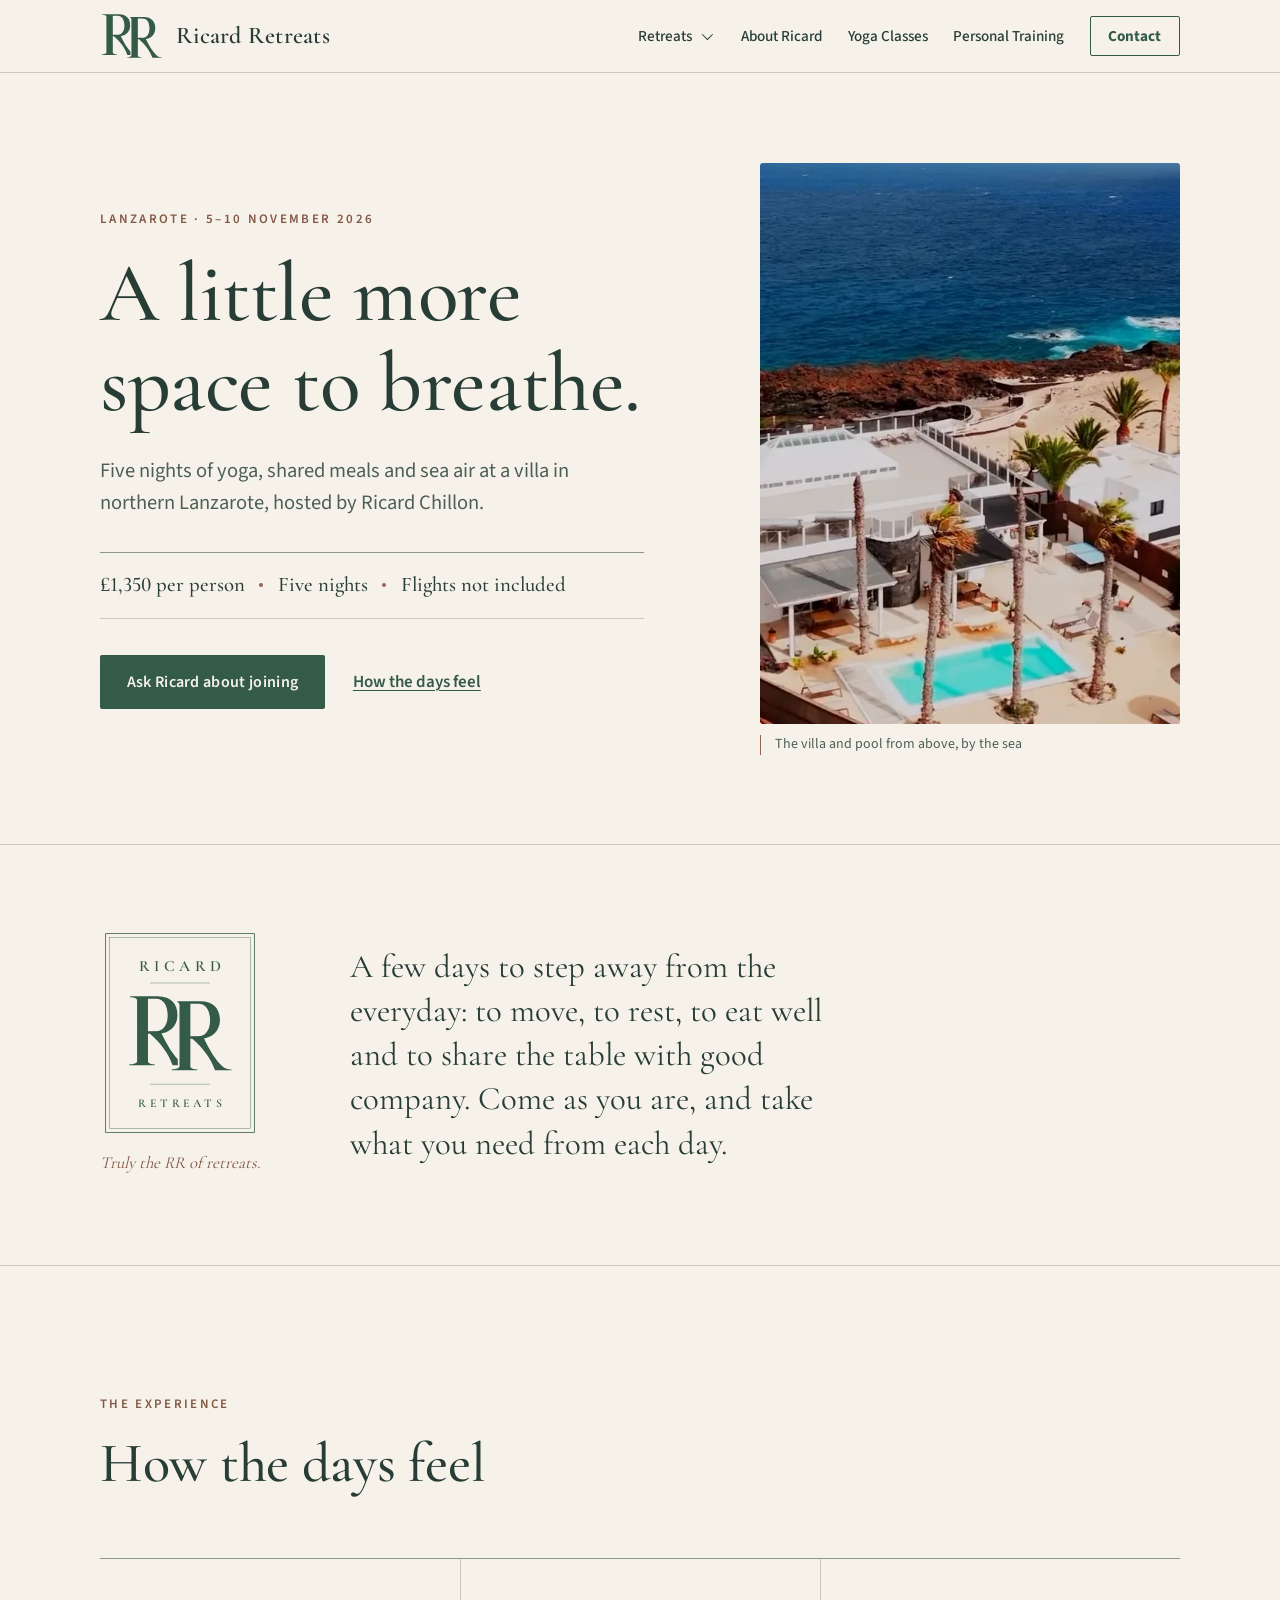
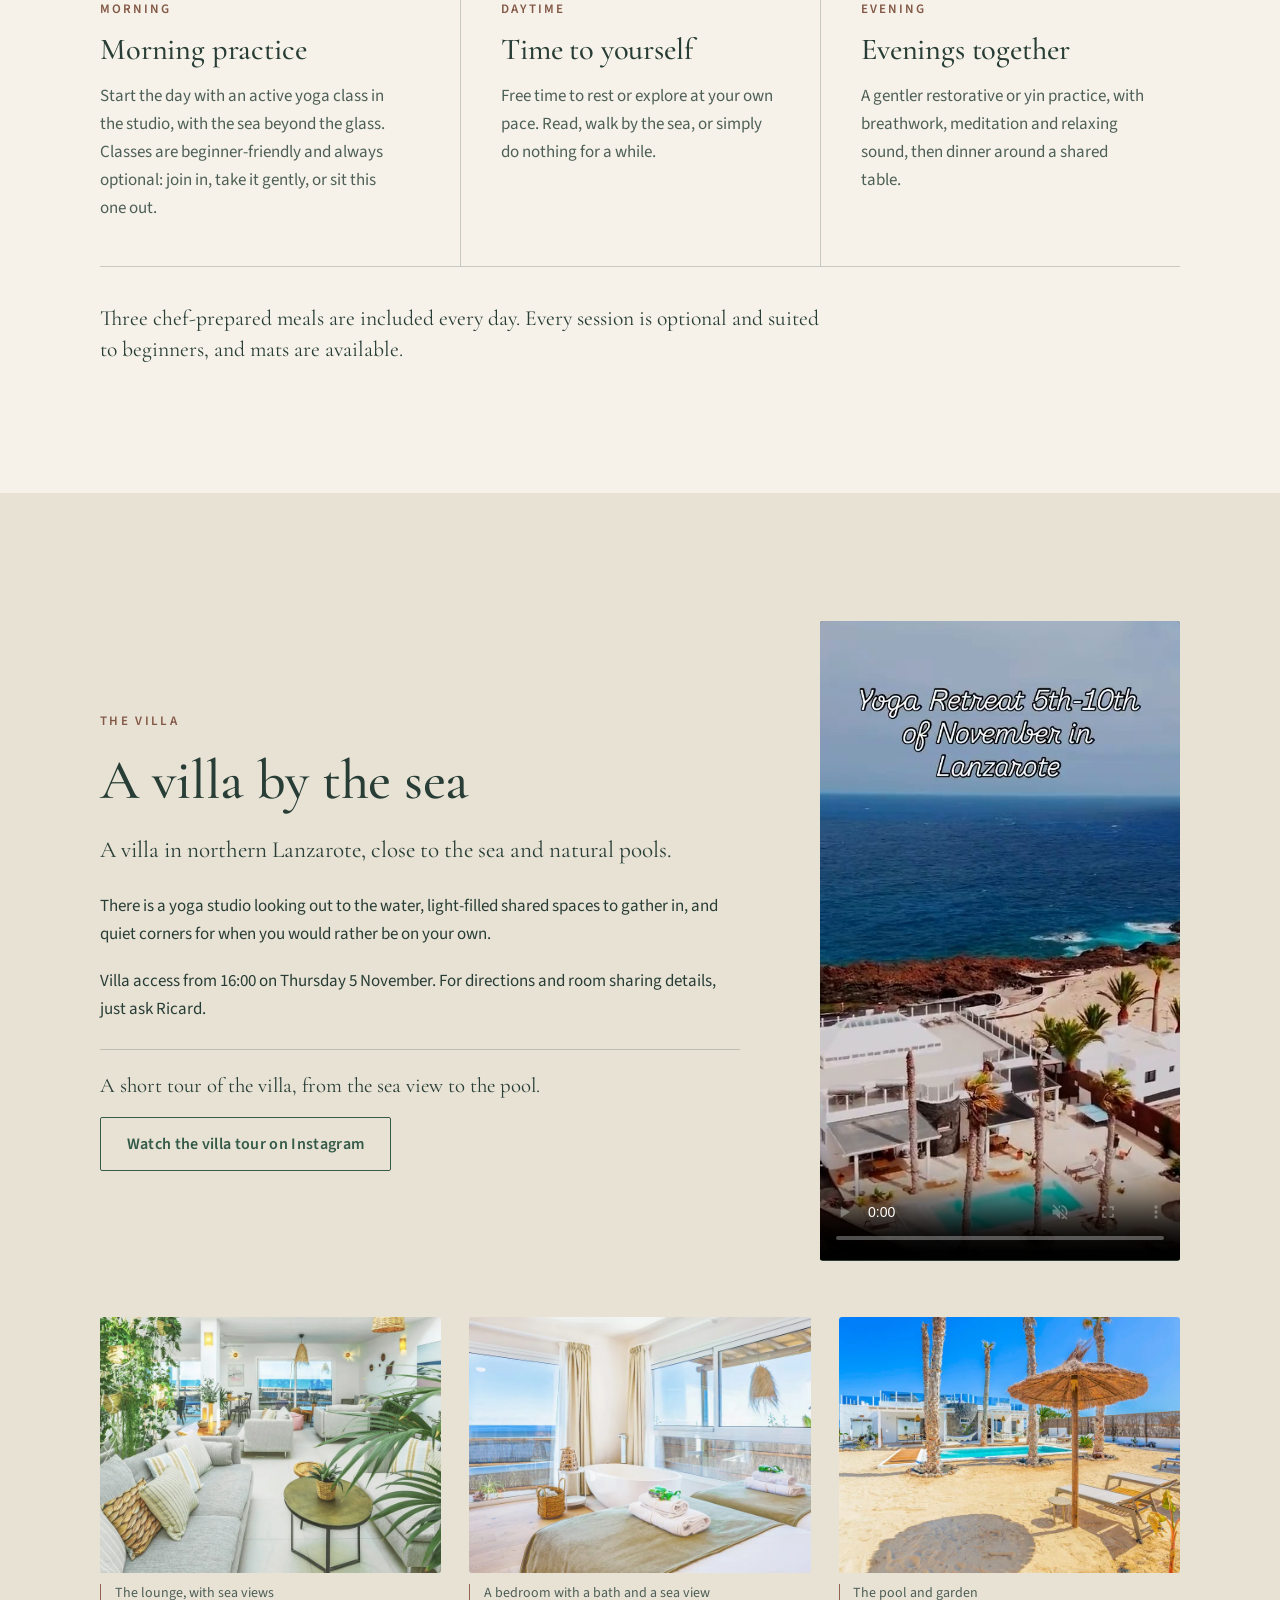
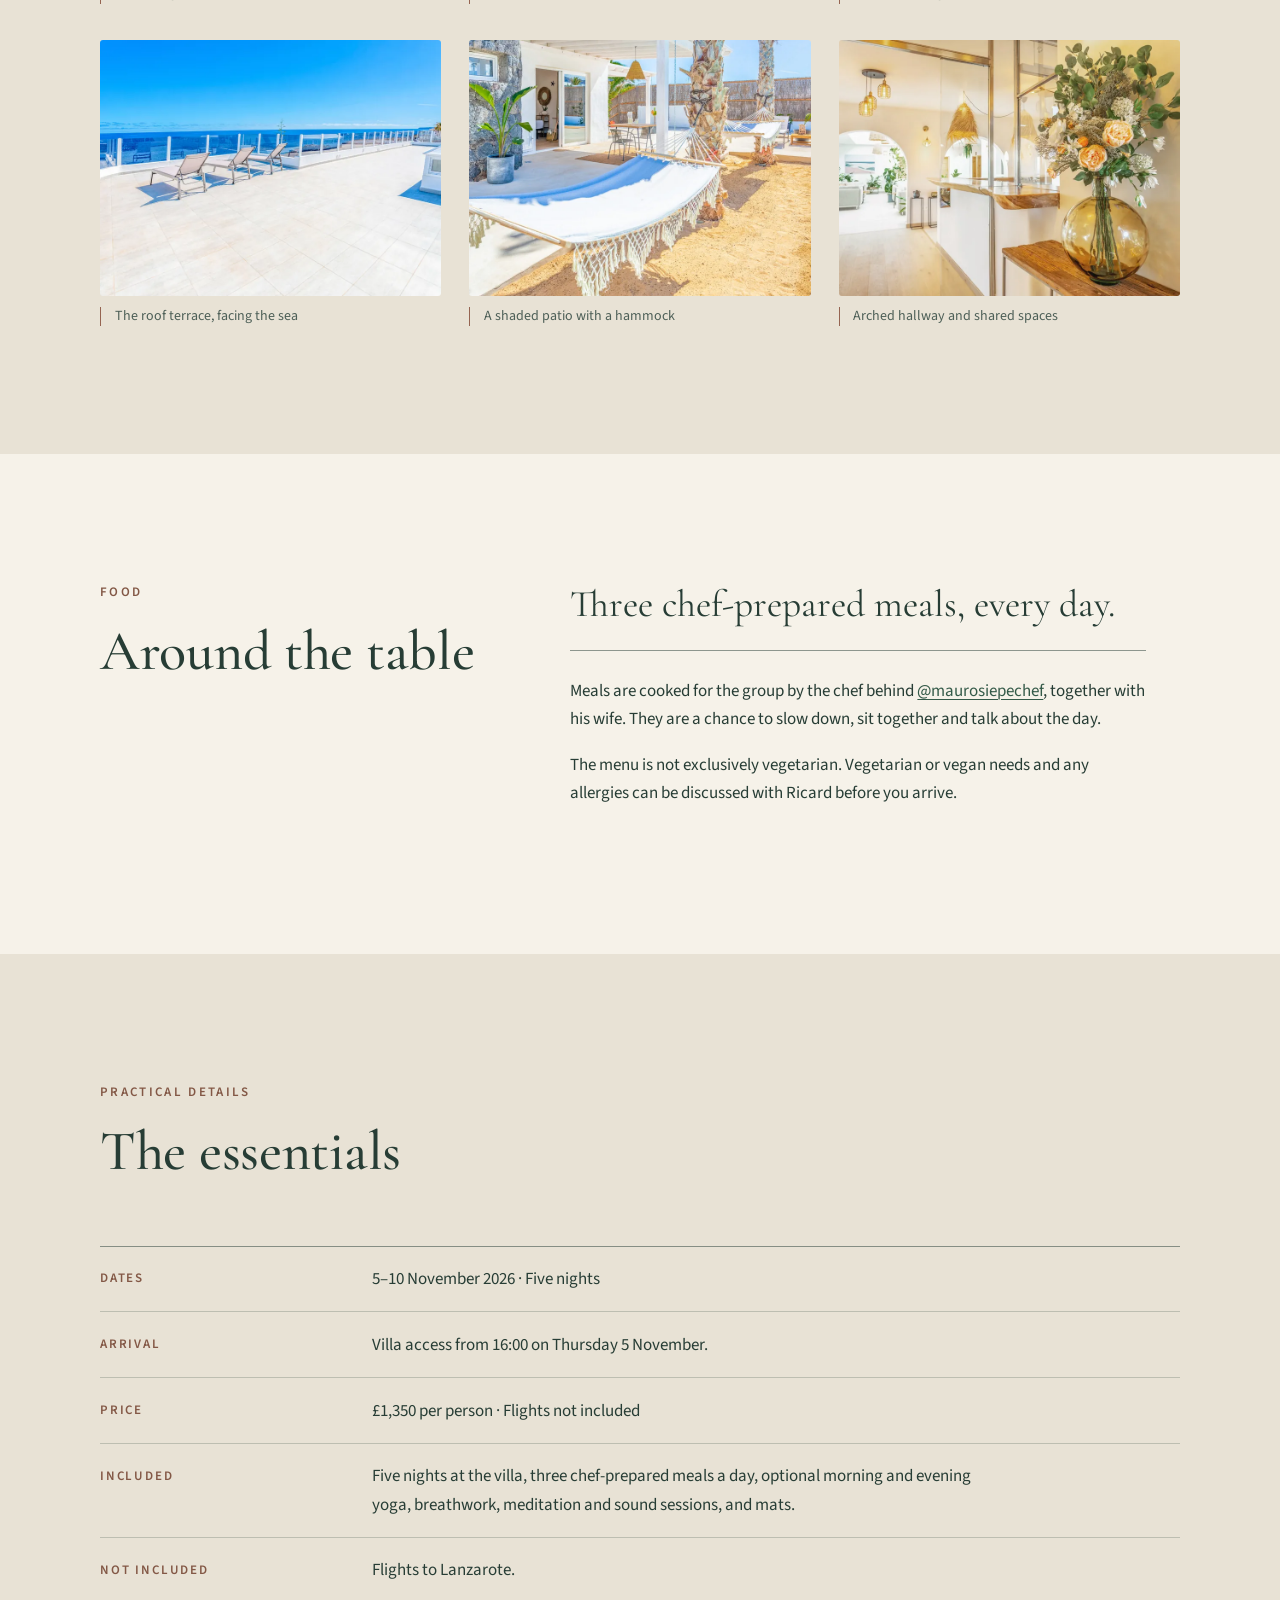
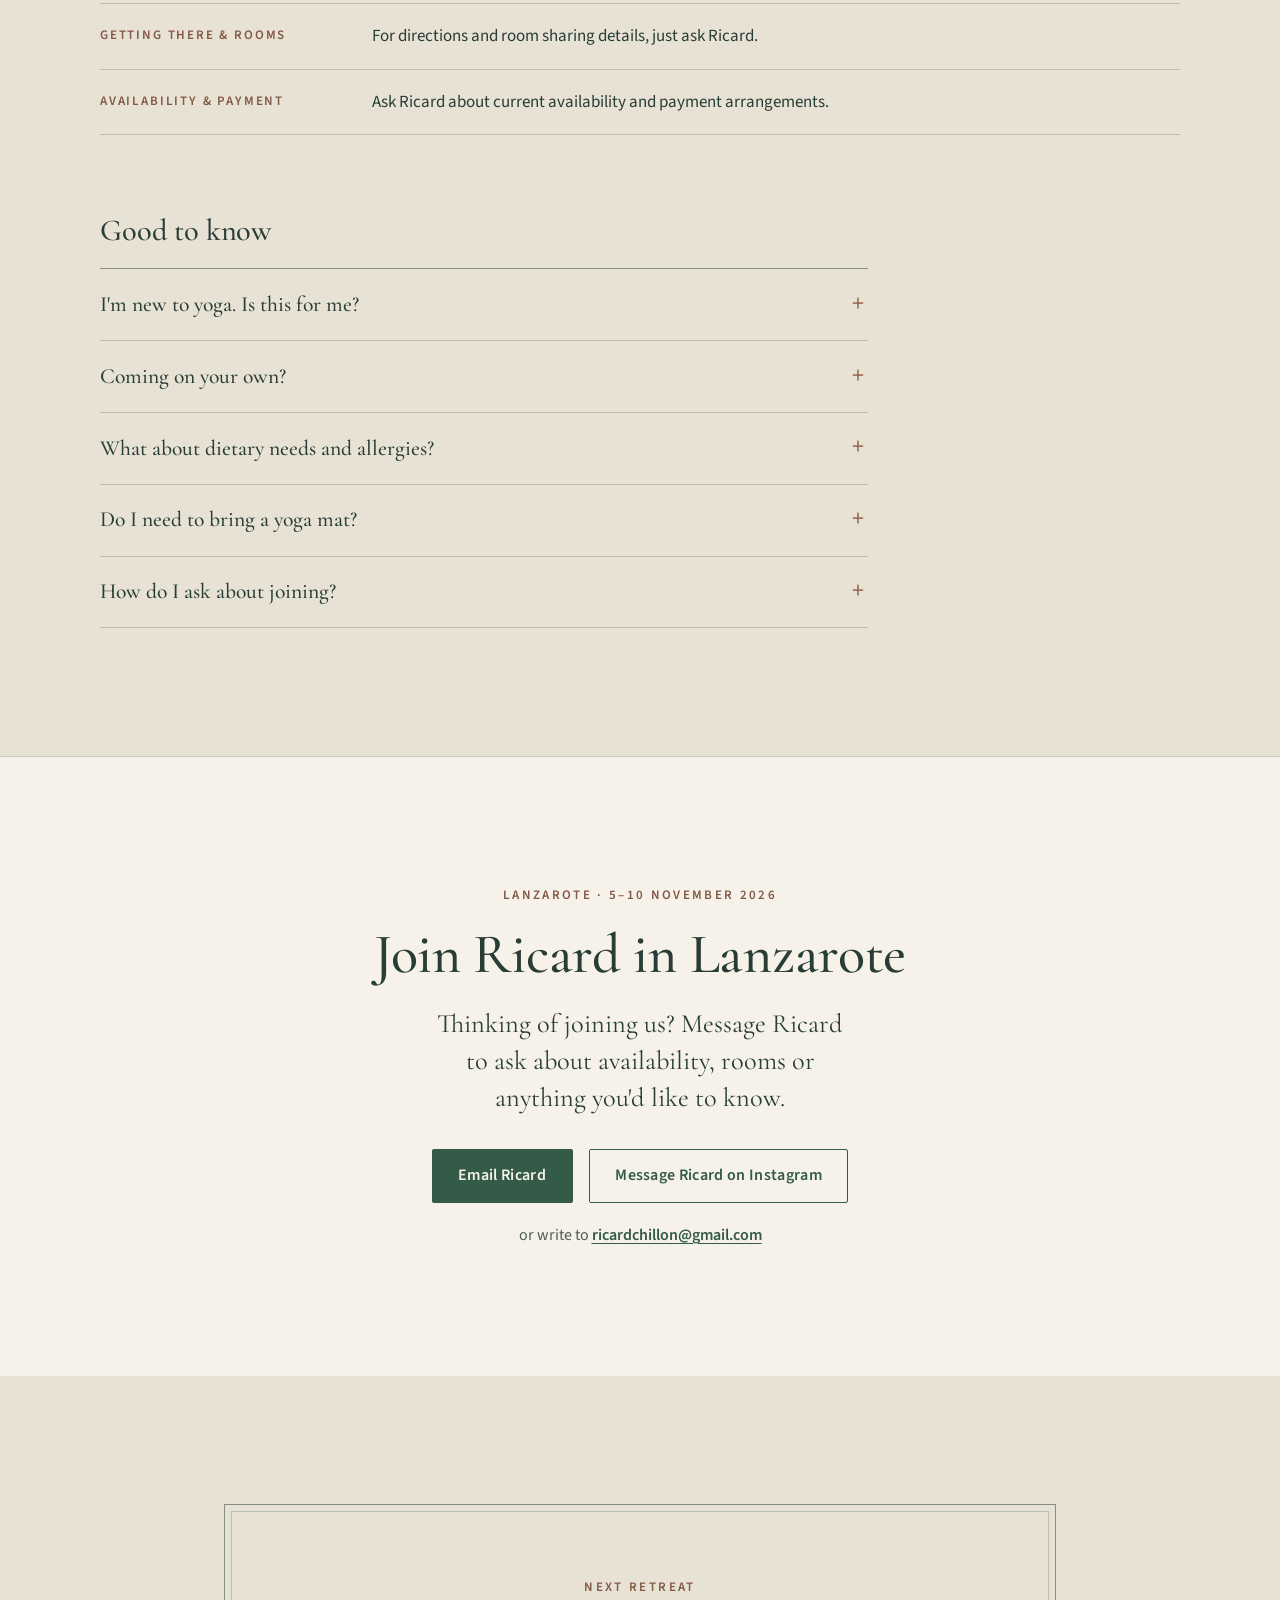
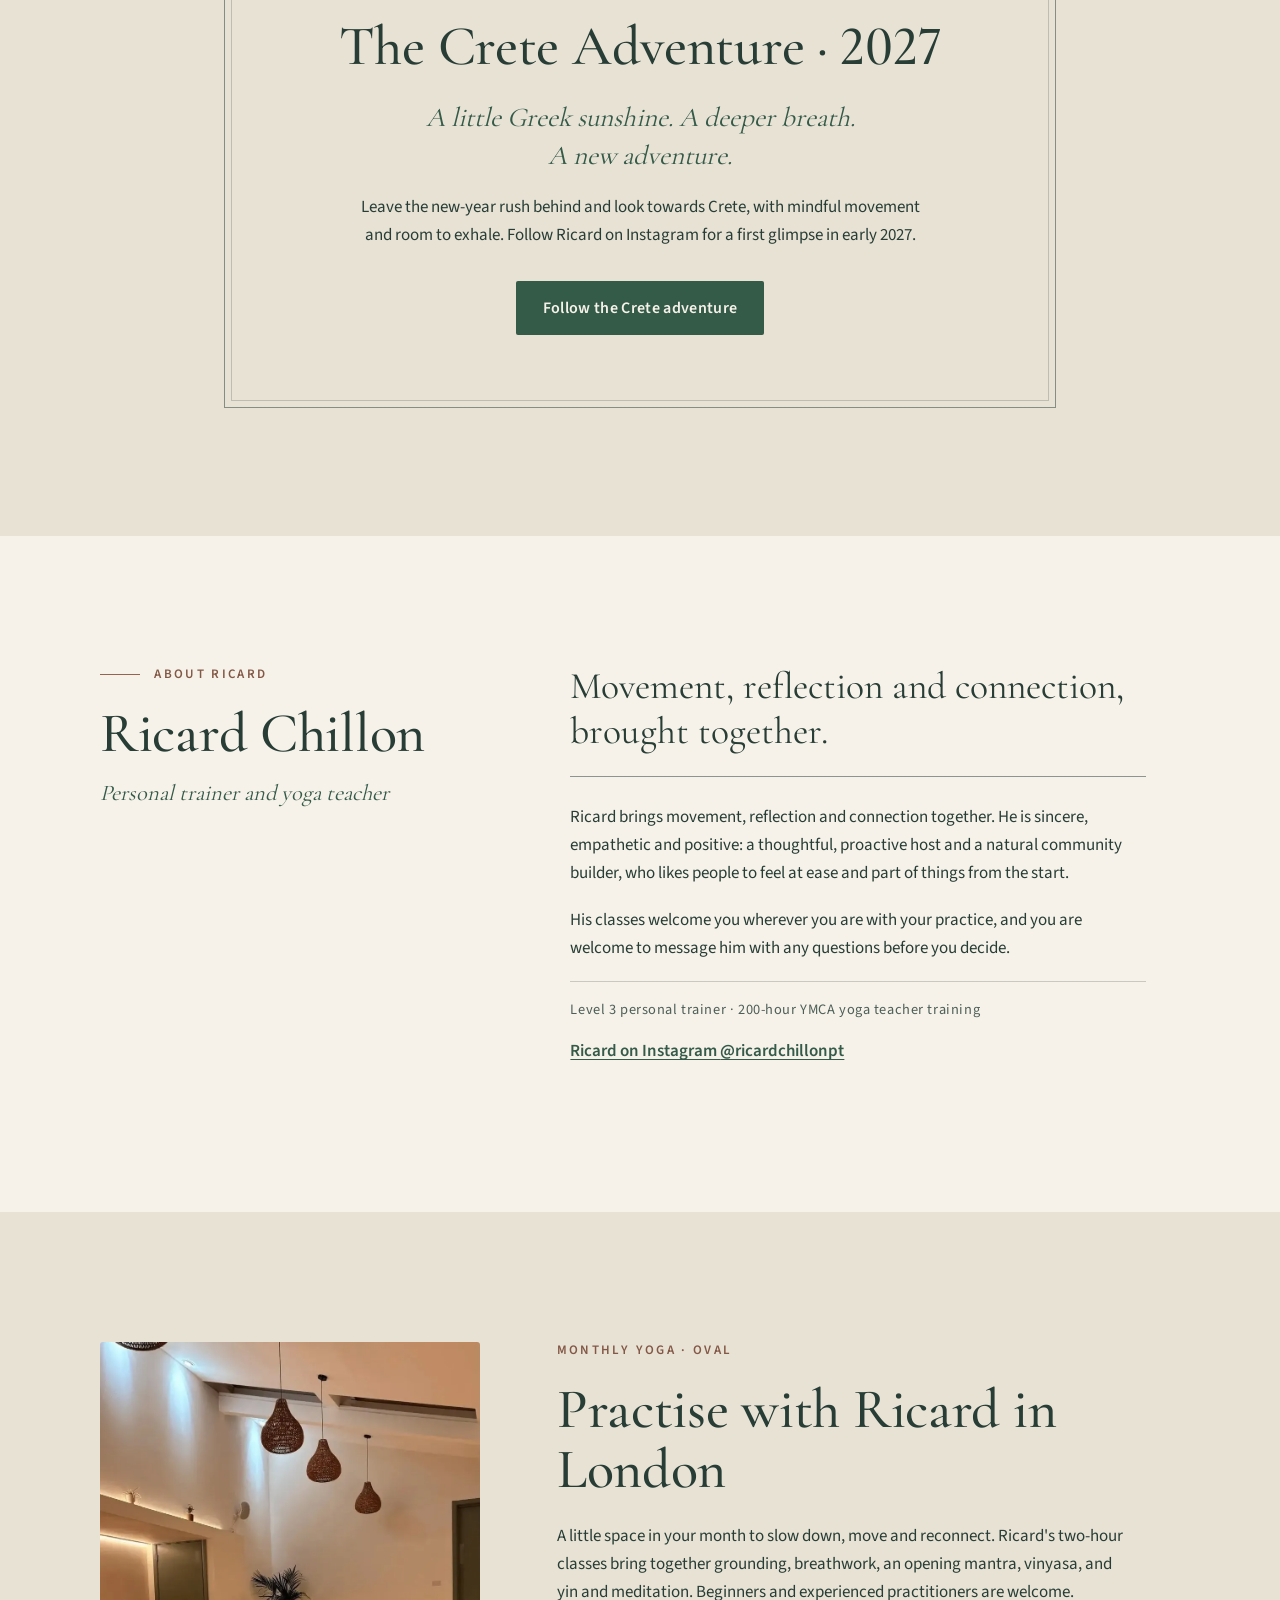
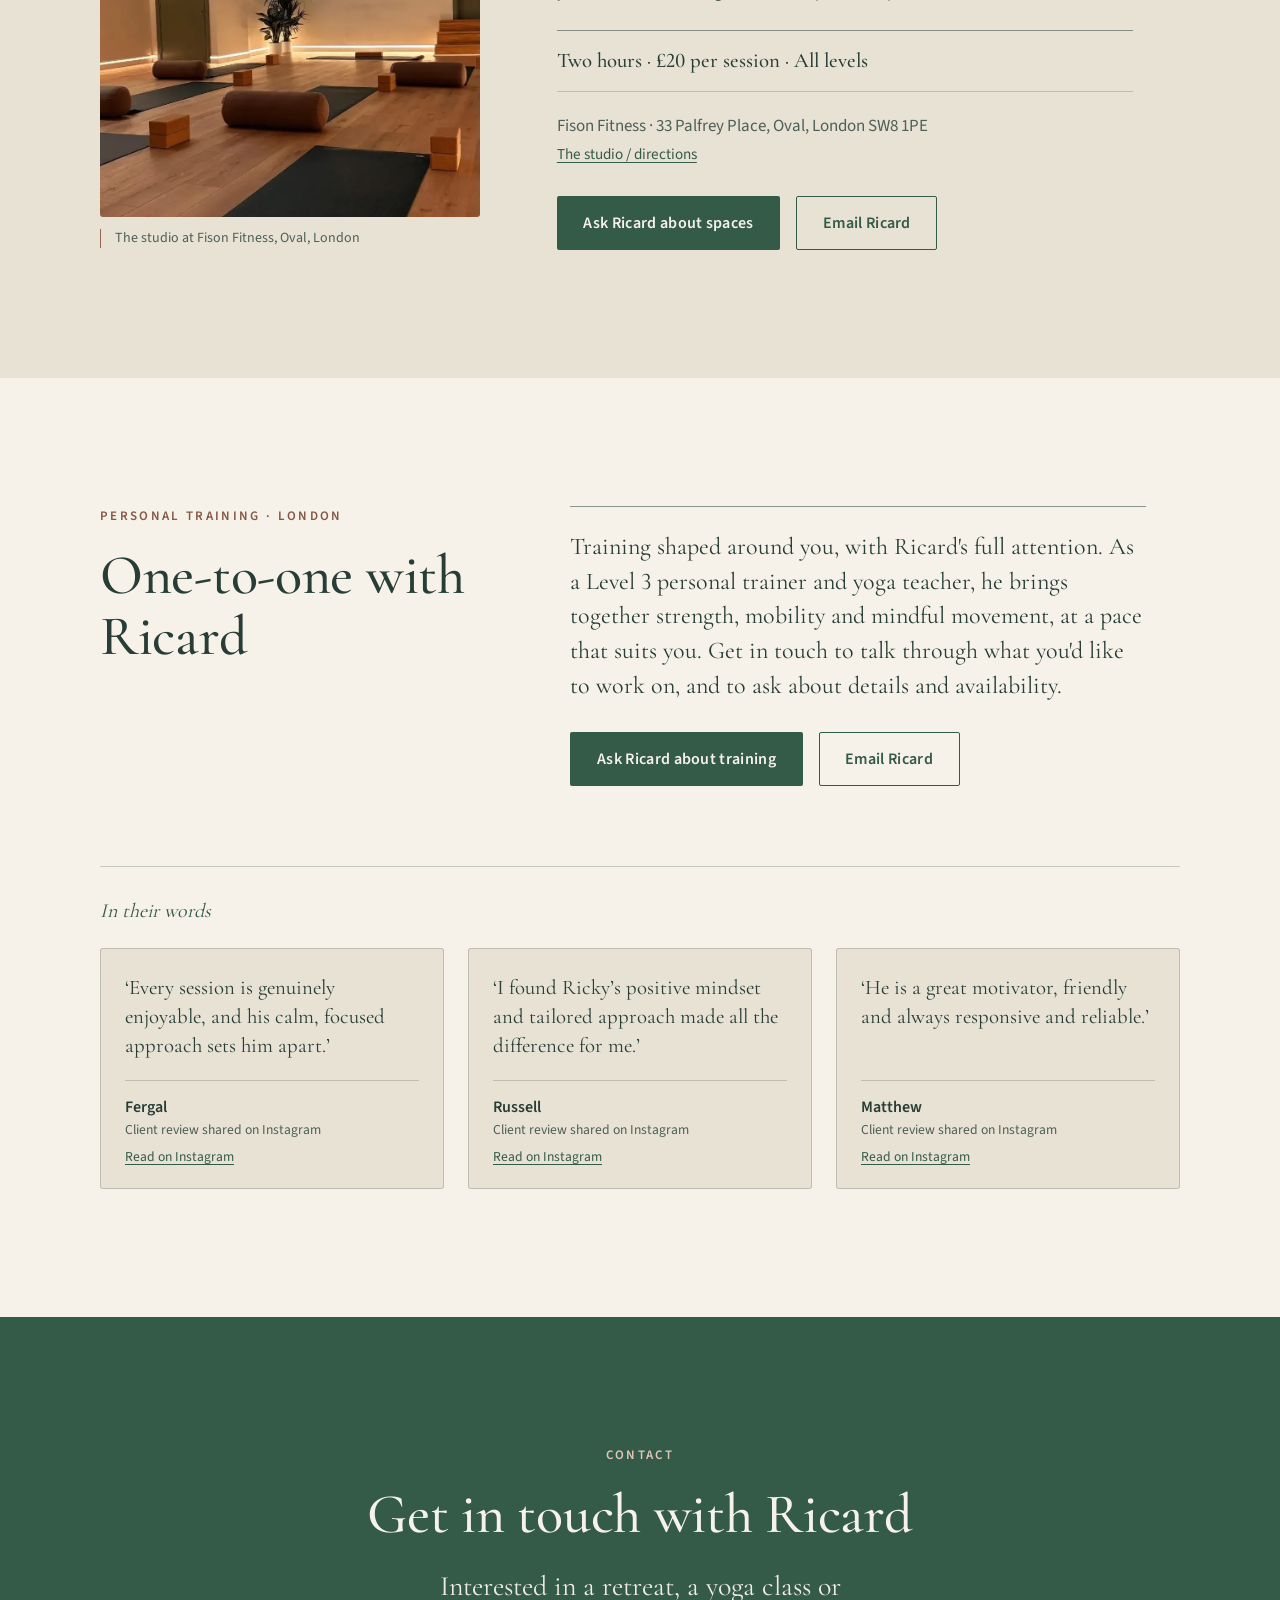
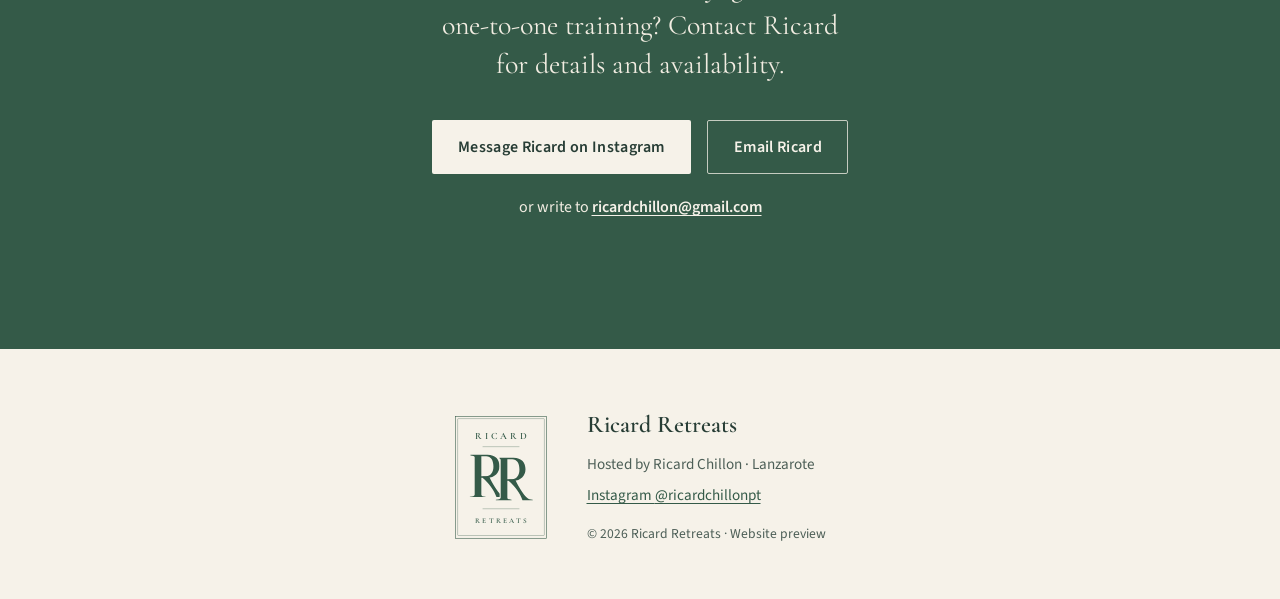
==== commit 77d80c7e: "Structure: Lanzarote story first (hero, experience, villa, food, details, new Lanzarote enquiry clos" ====
--- a/index.html
+++ b/index.html
@@ -1,5 +1,5 @@
 <!DOCTYPE html>
-<html lang="en-GB" data-asset-version="202610201343">
+<html lang="en-GB" data-asset-version="202610201355">
 <head>
   <meta charset="utf-8">
   <meta name="viewport" content="width=device-width, initial-scale=1">
@@ -24,10 +24,10 @@
   <meta name="twitter:image" content="https://ricard-retreats.github.io/assets/images/og-cover.jpg">
   <!-- META:END -->
   <meta name="theme-color" content="#345a48">
-  <link rel="icon" href="favicon.svg?v=202610201343" type="image/svg+xml">
+  <link rel="icon" href="favicon.svg?v=202610201355" type="image/svg+xml">
   <link rel="preload" href="assets/fonts/cormorant-garamond-latin-500-normal.woff2" as="font" type="font/woff2" crossorigin>
-  <link rel="stylesheet" href="css/styles.css?v=202610201343">
-  <script src="site-config.js?v=202610201343"></script>
+  <link rel="stylesheet" href="css/styles.css?v=202610201355">
+  <script src="site-config.js?v=202610201355"></script>
 </head>
 <body id="top">
   <svg width="0" height="0" style="position:absolute" aria-hidden="true" focusable="false">
@@ -62,15 +62,16 @@
                 <li class="nav-sub-child"><a href="#villa" data-bind="nav.villa">The villa</a></li>
                 <li class="nav-sub-child"><a href="#food" data-bind="nav.food">Food</a></li>
                 <li class="nav-sub-child"><a href="#details" data-bind="nav.details">Dates &amp; details</a></li>
+                <li class="nav-sub-child"><a href="#lanzarote-enquiry" data-bind="nav.lanzaroteEnquiry">Join Ricard in Lanzarote</a></li>
               </ul>
               <ul class="nav-sub-list nav-sub-sep">
                 <li><a class="nav-sub-parent" href="#crete" data-bind="nav.crete">Crete Adventure · 2027</a></li>
               </ul>
             </div>
           </li>
+          <li class="nav-item"><a href="#host" data-bind="nav.about">About Ricard</a></li>
           <li class="nav-item"><a href="#london-yoga" data-bind="nav.yoga">Yoga Classes</a></li>
           <li class="nav-item"><a href="#personal-training" data-bind="nav.training">Personal Training</a></li>
-          <li class="nav-item"><a href="#host" data-bind="nav.about">About Ricard</a></li>
           <li class="nav-item"><a class="nav-cta" href="#enquire" data-bind="nav.contact">Contact</a></li>
         </ul>
       </nav>
@@ -91,14 +92,14 @@
             <li data-bind="retreat.flightsNote">Flights not included</li>
           </ul>
           <div class="hero-actions">
-            <a class="button button-primary" href="#enquire">Ask Ricard about joining</a>
+            <a class="button button-primary" href="#lanzarote-enquiry" data-bind-href="lanzaroteEnquiry.anchor">Ask Ricard about joining</a>
             <a class="text-link" href="#experience">How the days feel</a>
           </div>
         </div>
         <figure class="hero-figure">
           <picture>
-            <source type="image/webp" srcset="assets/images/hero-aerial-sea.webp?v=202610201343" data-bind-srcset="images.hero.webp">
-            <img src="assets/images/hero-aerial-sea.jpg?v=202610201343" data-bind-src="images.hero.jpg" data-bind-alt="images.hero.alt" width="570" height="762" alt="Aerial view of a white villa with a turquoise pool and palm trees, with the sea beyond" fetchpriority="high">
+            <source type="image/webp" srcset="assets/images/hero-aerial-sea.webp?v=202610201355" data-bind-srcset="images.hero.webp">
+            <img src="assets/images/hero-aerial-sea.jpg?v=202610201355" data-bind-src="images.hero.jpg" data-bind-alt="images.hero.alt" width="570" height="762" alt="Aerial view of a white villa with a turquoise pool and palm trees, with the sea beyond" fetchpriority="high">
           </picture>
           <figcaption data-bind="images.hero.caption">The villa and pool from above, by the sea</figcaption>
         </figure>
@@ -152,89 +153,8 @@
       </div>
     </section>
 
-    <!-- HOST -->
-    <section class="section section-sand" id="host" aria-labelledby="host-title">
-      <div class="container host-grid">
-        <div class="host-intro">
-          <p class="eyebrow">Your host</p>
-          <h2 id="host-title" data-bind="hostName">Ricard Chillon</h2>
-          <p class="host-title" data-bind="hostTitle">Personal trainer and yoga teacher</p>
-          <figure class="host-photo" id="host-photo" hidden></figure>
-        </div>
-        <div class="host-body">
-          <p class="statement" data-bind="hostStatement">Movement, reflection and connection, brought together.</p>
-          <p data-bind="hostBio">Ricard brings movement, reflection and connection together. He is sincere, empathetic and positive: a thoughtful, proactive host and a natural community builder, who likes people to feel at ease and part of things from the start.</p>
-          <p data-bind="hostBio2">His classes welcome you wherever you are with your practice, and you are welcome to message him with any questions before you decide.</p>
-          <p class="credentials" data-bind="hostCredentials">Level 3 personal trainer · 200-hour YMCA yoga teacher training</p>
-          <p><a class="text-link" href="https://www.instagram.com/ricardchillonpt/" data-bind-href="contact.instagramUrl" target="_blank" rel="noopener noreferrer">Ricard on Instagram <span data-bind="contact.instagramHandle">@ricardchillonpt</span></a></p>
-        </div>
-      </div>
-    </section>
-
-    <!-- LONDON YOGA -->
-    <section class="section london" id="london-yoga" aria-labelledby="london-title">
-      <div class="container london-grid">
-        <figure class="london-figure">
-          <picture>
-            <source type="image/webp" srcset="assets/images/oval-studio.webp?v=202610201343" data-bind-srcset="londonYoga.image.webp">
-            <img src="assets/images/oval-studio.jpg?v=202610201343" data-bind-src="londonYoga.image.jpg" data-bind-alt="londonYoga.image.alt" width="900" height="1125" loading="lazy" decoding="async" alt="The empty yoga studio at Fison Fitness in Oval, London: mats, bolsters and blocks on a warm wooden floor under woven pendant lights">
-          </picture>
-          <figcaption data-bind="londonYoga.image.caption">The studio at Fison Fitness, Oval, London</figcaption>
-        </figure>
-        <div class="london-text">
-          <p class="eyebrow" data-bind="londonYoga.eyebrow">Monthly yoga · Oval</p>
-          <h2 id="london-title" data-bind="londonYoga.heading">Practise with Ricard in London</h2>
-          <p class="london-body" data-bind="londonYoga.body">A little space in your month to slow down, move and reconnect. Ricard's two-hour classes bring together grounding, breathwork, an opening mantra, vinyasa, and yin and meditation. Beginners and experienced practitioners are welcome.</p>
-          <p class="london-facts" data-bind="londonYoga.facts">Two hours · £20 per session · All levels</p>
-          <p class="next-class" id="next-class" data-next-class data-ends-at="2026-10-25T14:00:00+00:00" data-bind="londonYoga.nextClass.label">Next class: Sunday 25 October 2026 · 12–2pm</p>
-          <p class="london-venue"><span data-bind="londonYoga.venue">Fison Fitness · 33 Palfrey Place, Oval, London SW8 1PE</span><br><a class="venue-link" href="https://www.fisonfitness.co.uk/oval" data-bind-href="londonYoga.venueUrl" target="_blank" rel="noopener noreferrer"><span data-bind="londonYoga.venueLinkText">The studio / directions</span><span class="visually-hidden"> (opens in a new tab)</span></a></p>
-          <p class="service-actions">
-            <a class="button button-primary" href="https://www.instagram.com/ricardchillonpt/" data-bind-href="londonYoga.instagramUrl" target="_blank" rel="noopener noreferrer"><span data-bind="londonYoga.instagramCta">Ask Ricard about spaces</span><span class="visually-hidden"> (opens Instagram in a new tab)</span></a>
-            <a class="button button-outline" href="mailto:ricardchillon@gmail.com?subject=Monthly%20yoga%20in%20Oval" data-bind-href="londonYoga.emailHref"><span data-bind="londonYoga.emailCta">Email Ricard</span></a>
-          </p>
-        </div>
-      </div>
-    </section>
-
-    <!-- PERSONAL TRAINING -->
-    <section class="section section-sand pt" id="personal-training" aria-labelledby="pt-title">
-      <div class="container pt-grid">
-        <div class="pt-head">
-          <p class="eyebrow" data-bind="personalTraining.eyebrow">Personal training · London</p>
-          <h2 id="pt-title" data-bind="personalTraining.heading">One-to-one with Ricard</h2>
-        </div>
-        <div class="pt-body">
-          <p class="pt-text" data-bind="personalTraining.body">Training shaped around you, with Ricard's full attention. As a Level 3 personal trainer and yoga teacher, he brings together strength, mobility and mindful movement, at a pace that suits you. Get in touch to talk through what you'd like to work on, and to ask about details and availability.</p>
-          <p class="service-actions">
-            <a class="button button-primary" href="https://www.instagram.com/ricardchillonpt/" data-bind-href="personalTraining.instagramUrl" target="_blank" rel="noopener noreferrer"><span data-bind="personalTraining.instagramCta">Ask Ricard about training</span><span class="visually-hidden"> (opens Instagram in a new tab)</span></a>
-            <a class="button button-outline" href="mailto:ricardchillon@gmail.com?subject=Personal%20training%20enquiry" data-bind-href="personalTraining.emailHref"><span data-bind="personalTraining.emailCta">Email Ricard</span></a>
-          </p>
-        </div>
-        <!-- Verified client reviews only (personalTraining.testimonials); hidden while the list is empty -->
-        <div class="pt-testimonials" id="pt-testimonials">
-          <p class="pt-reviews-label" data-bind="personalTraining.testimonialsLabel">In their words</p>
-          <div class="review-grid" id="review-grid">
-            <!-- TESTIMONIALS:START -->
-            <figure class="review">
-              <blockquote><p>Every session is genuinely enjoyable, and his calm, focused approach sets him apart.</p></blockquote>
-              <figcaption><span class="review-name">Fergal</span><span class="review-source">Client review shared on Instagram</span><a class="review-link" href="https://www.instagram.com/ricardchillonpt/p/DCfWtpcNh7G/" target="_blank" rel="noopener noreferrer">Read on Instagram<span class="visually-hidden"> (opens in a new tab)</span></a></figcaption>
-            </figure>
-            <figure class="review">
-              <blockquote><p>I found Ricky’s positive mindset and tailored approach made all the difference for me.</p></blockquote>
-              <figcaption><span class="review-name">Russell</span><span class="review-source">Client review shared on Instagram</span><a class="review-link" href="https://www.instagram.com/ricardchillonpt/p/DPMULamDNnh/" target="_blank" rel="noopener noreferrer">Read on Instagram<span class="visually-hidden"> (opens in a new tab)</span></a></figcaption>
-            </figure>
-            <figure class="review">
-              <blockquote><p>He is a great motivator, friendly and always responsive and reliable.</p></blockquote>
-              <figcaption><span class="review-name">Matthew</span><span class="review-source">Client review shared on Instagram</span><a class="review-link" href="https://www.instagram.com/ricardchillonpt/p/DFuScuFtHAr/" target="_blank" rel="noopener noreferrer">Read on Instagram<span class="visually-hidden"> (opens in a new tab)</span></a></figcaption>
-            </figure>
-            <!-- TESTIMONIALS:END -->
-          </div>
-        </div>
-      </div>
-    </section>
-
     <!-- VILLA -->
-    <section class="section" id="villa" aria-labelledby="villa-title">
+    <section class="section section-sand" id="villa" aria-labelledby="villa-title">
       <div class="container">
         <div class="villa-intro">
           <div class="villa-text">
@@ -247,35 +167,35 @@
             <p class="video-link-wrap"><a class="button button-outline" href="https://www.instagram.com/reel/DT3p8WjDN4t/" data-bind-href="images.video.linkUrl" target="_blank" rel="noopener noreferrer"><span data-bind="images.video.linkText">Watch the villa tour on Instagram</span><span class="visually-hidden"> (opens in a new tab)</span></a></p>
           </div>
           <figure class="villa-video">
-            <video id="villa-video" muted playsinline loop controls preload="metadata" width="608" height="1080" poster="assets/video/villa-tour-poster.jpg?v=202610201343" data-bind-poster="images.video.poster" aria-label="Villa tour video, without sound">
-              <source src="assets/video/villa-tour.mp4?v=202610201343" data-bind-src="images.video.mp4" type="video/mp4">
+            <video id="villa-video" muted playsinline loop controls preload="metadata" width="608" height="1080" poster="assets/video/villa-tour-poster.jpg?v=202610201355" data-bind-poster="images.video.poster" aria-label="Villa tour video, without sound">
+              <source src="assets/video/villa-tour.mp4?v=202610201355" data-bind-src="images.video.mp4" type="video/mp4">
             </video>
           </figure>
         </div>
         <div class="gallery" id="gallery">
           <!-- GALLERY:START -->
           <figure class="g-item">
-            <picture><source type="image/webp" srcset="assets/images/villa-lounge-sea-800.webp?v=202610201343 800w, assets/images/villa-lounge-sea.webp?v=202610201343 1600w" sizes="(min-width: 900px) 30vw, (min-width: 640px) 46vw, 92vw"><img style="object-position: 50% 50%" src="assets/images/villa-lounge-sea.jpg?v=202610201343" srcset="assets/images/villa-lounge-sea-800.jpg?v=202610201343 800w, assets/images/villa-lounge-sea.jpg?v=202610201343 1600w" sizes="(min-width: 900px) 30vw, (min-width: 640px) 46vw, 92vw" width="1600" height="1200" loading="lazy" alt="A bright open-plan lounge with grey sofas, cushions and plants, and the sea through the windows beyond"></picture>
+            <picture><source type="image/webp" srcset="assets/images/villa-lounge-sea-800.webp?v=202610201355 800w, assets/images/villa-lounge-sea.webp?v=202610201355 1600w" sizes="(min-width: 900px) 30vw, (min-width: 640px) 46vw, 92vw"><img style="object-position: 50% 50%" src="assets/images/villa-lounge-sea.jpg?v=202610201355" srcset="assets/images/villa-lounge-sea-800.jpg?v=202610201355 800w, assets/images/villa-lounge-sea.jpg?v=202610201355 1600w" sizes="(min-width: 900px) 30vw, (min-width: 640px) 46vw, 92vw" width="1600" height="1200" loading="lazy" alt="A bright open-plan lounge with grey sofas, cushions and plants, and the sea through the windows beyond"></picture>
             <figcaption>The lounge, with sea views</figcaption>
           </figure>
           <figure class="g-item">
-            <picture><source type="image/webp" srcset="assets/images/villa-bedroom-bath-800.webp?v=202610201343 800w, assets/images/villa-bedroom-bath.webp?v=202610201343 1600w" sizes="(min-width: 900px) 30vw, (min-width: 640px) 46vw, 92vw"><img style="object-position: 50% 50%" src="assets/images/villa-bedroom-bath.jpg?v=202610201343" srcset="assets/images/villa-bedroom-bath-800.jpg?v=202610201343 800w, assets/images/villa-bedroom-bath.jpg?v=202610201343 1600w" sizes="(min-width: 900px) 30vw, (min-width: 640px) 46vw, 92vw" width="1600" height="1200" loading="lazy" alt="A bedroom with twin beds, a freestanding bath and large windows looking out to the sea"></picture>
+            <picture><source type="image/webp" srcset="assets/images/villa-bedroom-bath-800.webp?v=202610201355 800w, assets/images/villa-bedroom-bath.webp?v=202610201355 1600w" sizes="(min-width: 900px) 30vw, (min-width: 640px) 46vw, 92vw"><img style="object-position: 50% 50%" src="assets/images/villa-bedroom-bath.jpg?v=202610201355" srcset="assets/images/villa-bedroom-bath-800.jpg?v=202610201355 800w, assets/images/villa-bedroom-bath.jpg?v=202610201355 1600w" sizes="(min-width: 900px) 30vw, (min-width: 640px) 46vw, 92vw" width="1600" height="1200" loading="lazy" alt="A bedroom with twin beds, a freestanding bath and large windows looking out to the sea"></picture>
             <figcaption>A bedroom with a bath and a sea view</figcaption>
           </figure>
           <figure class="g-item">
-            <picture><source type="image/webp" srcset="assets/images/villa-pool-beach-800.webp?v=202610201343 800w, assets/images/villa-pool-beach.webp?v=202610201343 888w" sizes="(min-width: 900px) 30vw, (min-width: 640px) 46vw, 92vw"><img style="object-position: 50% 50%" src="assets/images/villa-pool-beach.jpg?v=202610201343" srcset="assets/images/villa-pool-beach-800.jpg?v=202610201343 800w, assets/images/villa-pool-beach.jpg?v=202610201343 888w" sizes="(min-width: 900px) 30vw, (min-width: 640px) 46vw, 92vw" width="888" height="666" loading="lazy" alt="A white villa behind a turquoise pool, with palm trees, a thatched parasol and sun loungers on the sand"></picture>
+            <picture><source type="image/webp" srcset="assets/images/villa-pool-beach-800.webp?v=202610201355 800w, assets/images/villa-pool-beach.webp?v=202610201355 888w" sizes="(min-width: 900px) 30vw, (min-width: 640px) 46vw, 92vw"><img style="object-position: 50% 50%" src="assets/images/villa-pool-beach.jpg?v=202610201355" srcset="assets/images/villa-pool-beach-800.jpg?v=202610201355 800w, assets/images/villa-pool-beach.jpg?v=202610201355 888w" sizes="(min-width: 900px) 30vw, (min-width: 640px) 46vw, 92vw" width="888" height="666" loading="lazy" alt="A white villa behind a turquoise pool, with palm trees, a thatched parasol and sun loungers on the sand"></picture>
             <figcaption>The pool and garden</figcaption>
           </figure>
           <figure class="g-item">
-            <picture><source type="image/webp" srcset="assets/images/villa-roof-terrace-800.webp?v=202610201343 800w, assets/images/villa-roof-terrace.webp?v=202610201343 888w" sizes="(min-width: 900px) 30vw, (min-width: 640px) 46vw, 92vw"><img style="object-position: 50% 50%" src="assets/images/villa-roof-terrace.jpg?v=202610201343" srcset="assets/images/villa-roof-terrace-800.jpg?v=202610201343 800w, assets/images/villa-roof-terrace.jpg?v=202610201343 888w" sizes="(min-width: 900px) 30vw, (min-width: 640px) 46vw, 92vw" width="888" height="666" loading="lazy" alt="A roof terrace with sun loungers behind a glass balustrade, facing the blue sea"></picture>
+            <picture><source type="image/webp" srcset="assets/images/villa-roof-terrace-800.webp?v=202610201355 800w, assets/images/villa-roof-terrace.webp?v=202610201355 888w" sizes="(min-width: 900px) 30vw, (min-width: 640px) 46vw, 92vw"><img style="object-position: 50% 50%" src="assets/images/villa-roof-terrace.jpg?v=202610201355" srcset="assets/images/villa-roof-terrace-800.jpg?v=202610201355 800w, assets/images/villa-roof-terrace.jpg?v=202610201355 888w" sizes="(min-width: 900px) 30vw, (min-width: 640px) 46vw, 92vw" width="888" height="666" loading="lazy" alt="A roof terrace with sun loungers behind a glass balustrade, facing the blue sea"></picture>
             <figcaption>The roof terrace, facing the sea</figcaption>
           </figure>
           <figure class="g-item">
-            <picture><source type="image/webp" srcset="assets/images/villa-patio-hammock-800.webp?v=202610201343 800w, assets/images/villa-patio-hammock.webp?v=202610201343 1600w" sizes="(min-width: 900px) 30vw, (min-width: 640px) 46vw, 92vw"><img style="object-position: 50% 50%" src="assets/images/villa-patio-hammock.jpg?v=202610201343" srcset="assets/images/villa-patio-hammock-800.jpg?v=202610201343 800w, assets/images/villa-patio-hammock.jpg?v=202610201343 1600w" sizes="(min-width: 900px) 30vw, (min-width: 640px) 46vw, 92vw" width="1600" height="1200" loading="lazy" alt="A shaded patio with a white hammock, a lava-stone wall, plants and palm trees"></picture>
+            <picture><source type="image/webp" srcset="assets/images/villa-patio-hammock-800.webp?v=202610201355 800w, assets/images/villa-patio-hammock.webp?v=202610201355 1600w" sizes="(min-width: 900px) 30vw, (min-width: 640px) 46vw, 92vw"><img style="object-position: 50% 50%" src="assets/images/villa-patio-hammock.jpg?v=202610201355" srcset="assets/images/villa-patio-hammock-800.jpg?v=202610201355 800w, assets/images/villa-patio-hammock.jpg?v=202610201355 1600w" sizes="(min-width: 900px) 30vw, (min-width: 640px) 46vw, 92vw" width="1600" height="1200" loading="lazy" alt="A shaded patio with a white hammock, a lava-stone wall, plants and palm trees"></picture>
             <figcaption>A shaded patio with a hammock</figcaption>
           </figure>
           <figure class="g-item">
-            <picture><source type="image/webp" srcset="assets/images/villa-arched-hall-800.webp?v=202610201343 800w, assets/images/villa-arched-hall.webp?v=202610201343 1600w" sizes="(min-width: 900px) 30vw, (min-width: 640px) 46vw, 92vw"><img style="object-position: 50% 50%" src="assets/images/villa-arched-hall.jpg?v=202610201343" srcset="assets/images/villa-arched-hall-800.jpg?v=202610201343 800w, assets/images/villa-arched-hall.jpg?v=202610201343 1600w" sizes="(min-width: 900px) 30vw, (min-width: 640px) 46vw, 92vw" width="1600" height="1200" loading="lazy" alt="A bright hallway with arched doorways, a wooden console and a vase of flowers"></picture>
+            <picture><source type="image/webp" srcset="assets/images/villa-arched-hall-800.webp?v=202610201355 800w, assets/images/villa-arched-hall.webp?v=202610201355 1600w" sizes="(min-width: 900px) 30vw, (min-width: 640px) 46vw, 92vw"><img style="object-position: 50% 50%" src="assets/images/villa-arched-hall.jpg?v=202610201355" srcset="assets/images/villa-arched-hall-800.jpg?v=202610201355 800w, assets/images/villa-arched-hall.jpg?v=202610201355 1600w" sizes="(min-width: 900px) 30vw, (min-width: 640px) 46vw, 92vw" width="1600" height="1200" loading="lazy" alt="A bright hallway with arched doorways, a wooden console and a vase of flowers"></picture>
             <figcaption>Arched hallway and shared spaces</figcaption>
           </figure>
           <!-- GALLERY:END -->
@@ -284,7 +204,7 @@
     </section>
 
     <!-- FOOD -->
-    <section class="section section-sand" id="food" aria-labelledby="food-title">
+    <section class="section" id="food" aria-labelledby="food-title">
       <div class="container food-grid">
         <div>
           <p class="eyebrow">Food</p>
@@ -300,7 +220,7 @@
     </section>
 
     <!-- DETAILS -->
-    <section class="section" id="details" aria-labelledby="details-title">
+    <section class="section section-sand" id="details" aria-labelledby="details-title">
       <div class="container">
         <header class="section-head">
           <p class="eyebrow">Practical details</p>
@@ -342,6 +262,115 @@
       </div>
     </section>
 
+    <!-- LANZAROTE ENQUIRY -->
+    <section class="section lanzarote-enquiry" id="lanzarote-enquiry" aria-labelledby="lz-enquiry-title">
+      <div class="container lz-enquiry-inner">
+        <p class="eyebrow" data-bind="eyebrow">Lanzarote · 5–10 November 2026</p>
+        <h2 id="lz-enquiry-title" data-bind="lanzaroteEnquiry.heading">Join Ricard in Lanzarote</h2>
+        <p class="lz-enquiry-intro" data-bind="lanzaroteEnquiry.intro">Thinking of joining us? Message Ricard to ask about availability, rooms or anything you'd like to know.</p>
+        <p class="lz-enquiry-actions">
+          <a class="button button-primary" id="lz-email-link" href="mailto:ricardchillon@gmail.com?subject=Lanzarote%20retreat%20enquiry" data-bind-href="lanzaroteEnquiry.emailHref"><span data-bind="lanzaroteEnquiry.emailLabel">Email Ricard</span></a>
+          <a class="button button-outline" id="lz-instagram-link" href="https://www.instagram.com/ricardchillonpt/" data-bind-href="lanzaroteEnquiry.instagramUrl" target="_blank" rel="noopener noreferrer"><span data-bind="lanzaroteEnquiry.instagramLabel">Message Ricard on Instagram</span><span class="visually-hidden"> (opens in a new tab)</span></a>
+        </p>
+        <p class="lz-enquiry-email">or write to <a href="mailto:ricardchillon@gmail.com?subject=Lanzarote%20retreat%20enquiry" data-bind-href="lanzaroteEnquiry.emailHref" data-bind="lanzaroteEnquiry.emailText">ricardchillon@gmail.com</a></p>
+      </div>
+    </section>
+
+    <!-- NEXT RETREAT -->
+    <section class="section next-retreat" id="crete" aria-labelledby="next-title">
+      <span id="next-retreat" class="anchor-alias" aria-hidden="true"></span>
+      <div class="container">
+        <div class="next-frame">
+          <p class="eyebrow" data-bind="futureTeaser.eyebrow">Next retreat</p>
+          <h2 id="next-title" data-bind="futureTeaser.heading">The Crete Adventure · 2027</h2>
+          <p class="next-lead" data-bind="futureTeaser.lead">A little Greek sunshine. A deeper breath. A new adventure.</p>
+          <p class="next-body" data-bind="futureTeaser.body">Leave the new-year rush behind and look towards Crete, with mindful movement and room to exhale. Follow Ricard on Instagram for a first glimpse in early 2027.</p>
+          <p class="next-actions"><a class="button button-primary" href="https://www.instagram.com/ricardchillonpt/" data-bind-href="futureTeaser.linkUrl" target="_blank" rel="noopener noreferrer"><span data-bind="futureTeaser.linkText">Follow the Crete adventure</span><span class="visually-hidden"> (opens Instagram in a new tab)</span></a></p>
+        </div>
+      </div>
+    </section>
+
+    <!-- HOST -->
+    <section class="section host-section" id="host" aria-labelledby="host-title">
+      <div class="container host-grid">
+        <div class="host-intro">
+          <p class="eyebrow eyebrow-ruled" data-bind="hostEyebrow">About Ricard</p>
+          <h2 id="host-title" data-bind="hostName">Ricard Chillon</h2>
+          <p class="host-title" data-bind="hostTitle">Personal trainer and yoga teacher</p>
+          <figure class="host-photo" id="host-photo" hidden></figure>
+        </div>
+        <div class="host-body">
+          <p class="statement" data-bind="hostStatement">Movement, reflection and connection, brought together.</p>
+          <p data-bind="hostBio">Ricard brings movement, reflection and connection together. He is sincere, empathetic and positive: a thoughtful, proactive host and a natural community builder, who likes people to feel at ease and part of things from the start.</p>
+          <p data-bind="hostBio2">His classes welcome you wherever you are with your practice, and you are welcome to message him with any questions before you decide.</p>
+          <p class="credentials" data-bind="hostCredentials">Level 3 personal trainer · 200-hour YMCA yoga teacher training</p>
+          <p><a class="text-link" href="https://www.instagram.com/ricardchillonpt/" data-bind-href="contact.instagramUrl" target="_blank" rel="noopener noreferrer">Ricard on Instagram <span data-bind="contact.instagramHandle">@ricardchillonpt</span></a></p>
+        </div>
+      </div>
+    </section>
+
+    <!-- LONDON YOGA -->
+    <section class="section section-sand london" id="london-yoga" aria-labelledby="london-title">
+      <div class="container london-grid">
+        <figure class="london-figure">
+          <picture>
+            <source type="image/webp" srcset="assets/images/oval-studio.webp?v=202610201355" data-bind-srcset="londonYoga.image.webp">
+            <img src="assets/images/oval-studio.jpg?v=202610201355" data-bind-src="londonYoga.image.jpg" data-bind-alt="londonYoga.image.alt" width="900" height="1125" loading="lazy" decoding="async" alt="The empty yoga studio at Fison Fitness in Oval, London: mats, bolsters and blocks on a warm wooden floor under woven pendant lights">
+          </picture>
+          <figcaption data-bind="londonYoga.image.caption">The studio at Fison Fitness, Oval, London</figcaption>
+        </figure>
+        <div class="london-text">
+          <p class="eyebrow" data-bind="londonYoga.eyebrow">Monthly yoga · Oval</p>
+          <h2 id="london-title" data-bind="londonYoga.heading">Practise with Ricard in London</h2>
+          <p class="london-body" data-bind="londonYoga.body">A little space in your month to slow down, move and reconnect. Ricard's two-hour classes bring together grounding, breathwork, an opening mantra, vinyasa, and yin and meditation. Beginners and experienced practitioners are welcome.</p>
+          <p class="london-facts" data-bind="londonYoga.facts">Two hours · £20 per session · All levels</p>
+          <p class="next-class" id="next-class" data-next-class data-ends-at="2026-10-25T14:00:00+00:00" data-bind="londonYoga.nextClass.label">Next class: Sunday 25 October 2026 · 12–2pm</p>
+          <p class="london-venue"><span data-bind="londonYoga.venue">Fison Fitness · 33 Palfrey Place, Oval, London SW8 1PE</span><br><a class="venue-link" href="https://www.fisonfitness.co.uk/oval" data-bind-href="londonYoga.venueUrl" target="_blank" rel="noopener noreferrer"><span data-bind="londonYoga.venueLinkText">The studio / directions</span><span class="visually-hidden"> (opens in a new tab)</span></a></p>
+          <p class="service-actions">
+            <a class="button button-primary" href="https://www.instagram.com/ricardchillonpt/" data-bind-href="londonYoga.instagramUrl" target="_blank" rel="noopener noreferrer"><span data-bind="londonYoga.instagramCta">Ask Ricard about spaces</span><span class="visually-hidden"> (opens Instagram in a new tab)</span></a>
+            <a class="button button-outline" href="mailto:ricardchillon@gmail.com?subject=Monthly%20yoga%20in%20Oval" data-bind-href="londonYoga.emailHref"><span data-bind="londonYoga.emailCta">Email Ricard</span></a>
+          </p>
+        </div>
+      </div>
+    </section>
+
+    <!-- PERSONAL TRAINING -->
+    <section class="section pt" id="personal-training" aria-labelledby="pt-title">
+      <div class="container pt-grid">
+        <div class="pt-head">
+          <p class="eyebrow" data-bind="personalTraining.eyebrow">Personal training · London</p>
+          <h2 id="pt-title" data-bind="personalTraining.heading">One-to-one with Ricard</h2>
+        </div>
+        <div class="pt-body">
+          <p class="pt-text" data-bind="personalTraining.body">Training shaped around you, with Ricard's full attention. As a Level 3 personal trainer and yoga teacher, he brings together strength, mobility and mindful movement, at a pace that suits you. Get in touch to talk through what you'd like to work on, and to ask about details and availability.</p>
+          <p class="service-actions">
+            <a class="button button-primary" href="https://www.instagram.com/ricardchillonpt/" data-bind-href="personalTraining.instagramUrl" target="_blank" rel="noopener noreferrer"><span data-bind="personalTraining.instagramCta">Ask Ricard about training</span><span class="visually-hidden"> (opens Instagram in a new tab)</span></a>
+            <a class="button button-outline" href="mailto:ricardchillon@gmail.com?subject=Personal%20training%20enquiry" data-bind-href="personalTraining.emailHref"><span data-bind="personalTraining.emailCta">Email Ricard</span></a>
+          </p>
+        </div>
+        <!-- Verified client reviews only (personalTraining.testimonials); hidden while the list is empty -->
+        <div class="pt-testimonials" id="pt-testimonials">
+          <p class="pt-reviews-label" data-bind="personalTraining.testimonialsLabel">In their words</p>
+          <div class="review-grid" id="review-grid">
+            <!-- TESTIMONIALS:START -->
+            <figure class="review">
+              <blockquote><p>Every session is genuinely enjoyable, and his calm, focused approach sets him apart.</p></blockquote>
+              <figcaption><span class="review-name">Fergal</span><span class="review-source">Client review shared on Instagram</span><a class="review-link" href="https://www.instagram.com/ricardchillonpt/p/DCfWtpcNh7G/" target="_blank" rel="noopener noreferrer">Read on Instagram<span class="visually-hidden"> (opens in a new tab)</span></a></figcaption>
+            </figure>
+            <figure class="review">
+              <blockquote><p>I found Ricky’s positive mindset and tailored approach made all the difference for me.</p></blockquote>
+              <figcaption><span class="review-name">Russell</span><span class="review-source">Client review shared on Instagram</span><a class="review-link" href="https://www.instagram.com/ricardchillonpt/p/DPMULamDNnh/" target="_blank" rel="noopener noreferrer">Read on Instagram<span class="visually-hidden"> (opens in a new tab)</span></a></figcaption>
+            </figure>
+            <figure class="review">
+              <blockquote><p>He is a great motivator, friendly and always responsive and reliable.</p></blockquote>
+              <figcaption><span class="review-name">Matthew</span><span class="review-source">Client review shared on Instagram</span><a class="review-link" href="https://www.instagram.com/ricardchillonpt/p/DFuScuFtHAr/" target="_blank" rel="noopener noreferrer">Read on Instagram<span class="visually-hidden"> (opens in a new tab)</span></a></figcaption>
+            </figure>
+            <!-- TESTIMONIALS:END -->
+          </div>
+        </div>
+      </div>
+    </section>
+
     <!-- CONTACT -->
     <section class="section section-dark" id="enquire" aria-labelledby="enquire-title">
       <div class="container contact-inner">
@@ -375,20 +404,6 @@
           <button class="button button-light" id="form-submit" type="submit">Send to Ricard</button>
           <p class="form-status" id="form-status" role="status" aria-live="polite"></p>
         </form>
-      </div>
-    </section>
-
-    <!-- NEXT RETREAT -->
-    <section class="section next-retreat" id="crete" aria-labelledby="next-title">
-      <span id="next-retreat" class="anchor-alias" aria-hidden="true"></span>
-      <div class="container">
-        <div class="next-frame">
-          <p class="eyebrow" data-bind="futureTeaser.eyebrow">Next retreat</p>
-          <h2 id="next-title" data-bind="futureTeaser.heading">The Crete Adventure · 2027</h2>
-          <p class="next-lead" data-bind="futureTeaser.lead">A little Greek sunshine. A deeper breath. A new adventure.</p>
-          <p class="next-body" data-bind="futureTeaser.body">Leave the new-year rush behind and look towards Crete, with mindful movement and room to exhale. Follow Ricard on Instagram for a first glimpse in early 2027.</p>
-          <p class="next-actions"><a class="button button-primary" href="https://www.instagram.com/ricardchillonpt/" data-bind-href="futureTeaser.linkUrl" target="_blank" rel="noopener noreferrer"><span data-bind="futureTeaser.linkText">Follow the Crete adventure</span><span class="visually-hidden"> (opens Instagram in a new tab)</span></a></p>
-        </div>
       </div>
     </section>
   </main>
@@ -413,6 +428,6 @@
     </div>
   </footer>
 
-  <script src="js/main.js?v=202610201343"></script>
+  <script src="js/main.js?v=202610201355"></script>
 </body>
 </html>
--- a/css/styles.css
+++ b/css/styles.css
@@ -416,6 +416,20 @@
 .next-body { margin: 0 auto 2rem; max-width: 36rem; color: var(--ink); }
 .next-actions { margin: 0; }
 
+/* Lanzarote enquiry close: light, centred end to the retreat story */
+.lanzarote-enquiry { border-top: 1px solid var(--rule); }
+.lz-enquiry-inner { max-width: 46rem; text-align: center; }
+.lz-enquiry-inner h2 { margin-bottom: 1.3rem; }
+.lz-enquiry-intro { font-family: var(--serif); font-size: clamp(1.35rem, 2.3vw, 1.65rem); line-height: 1.4; color: var(--charcoal); margin: 0 auto 2rem; max-width: 32ch; }
+.lz-enquiry-actions { margin: 0; display: flex; flex-wrap: wrap; justify-content: center; gap: 0.9rem 1rem; }
+.lz-enquiry-email { margin: 1.2rem 0 0; color: var(--muted); font-size: 1rem; }
+.lz-enquiry-email a { font-weight: 600; overflow-wrap: anywhere; }
+
+/* About Ricard: a thin rule before the eyebrow marks the move from retreats to Ricard in London */
+.eyebrow-ruled { display: flex; align-items: center; gap: 0.9rem; }
+.eyebrow-ruled::before { content: ""; width: 2.5rem; height: 1px; background: var(--terracotta); flex: none; }
+.pt .review { background: var(--sand); }
+
 /* Footer */
 .site-footer { padding: 3.5rem 0 3rem; }
 .footer-inner { display: flex; flex-direction: column; align-items: center; gap: 1.5rem; text-align: center; }
